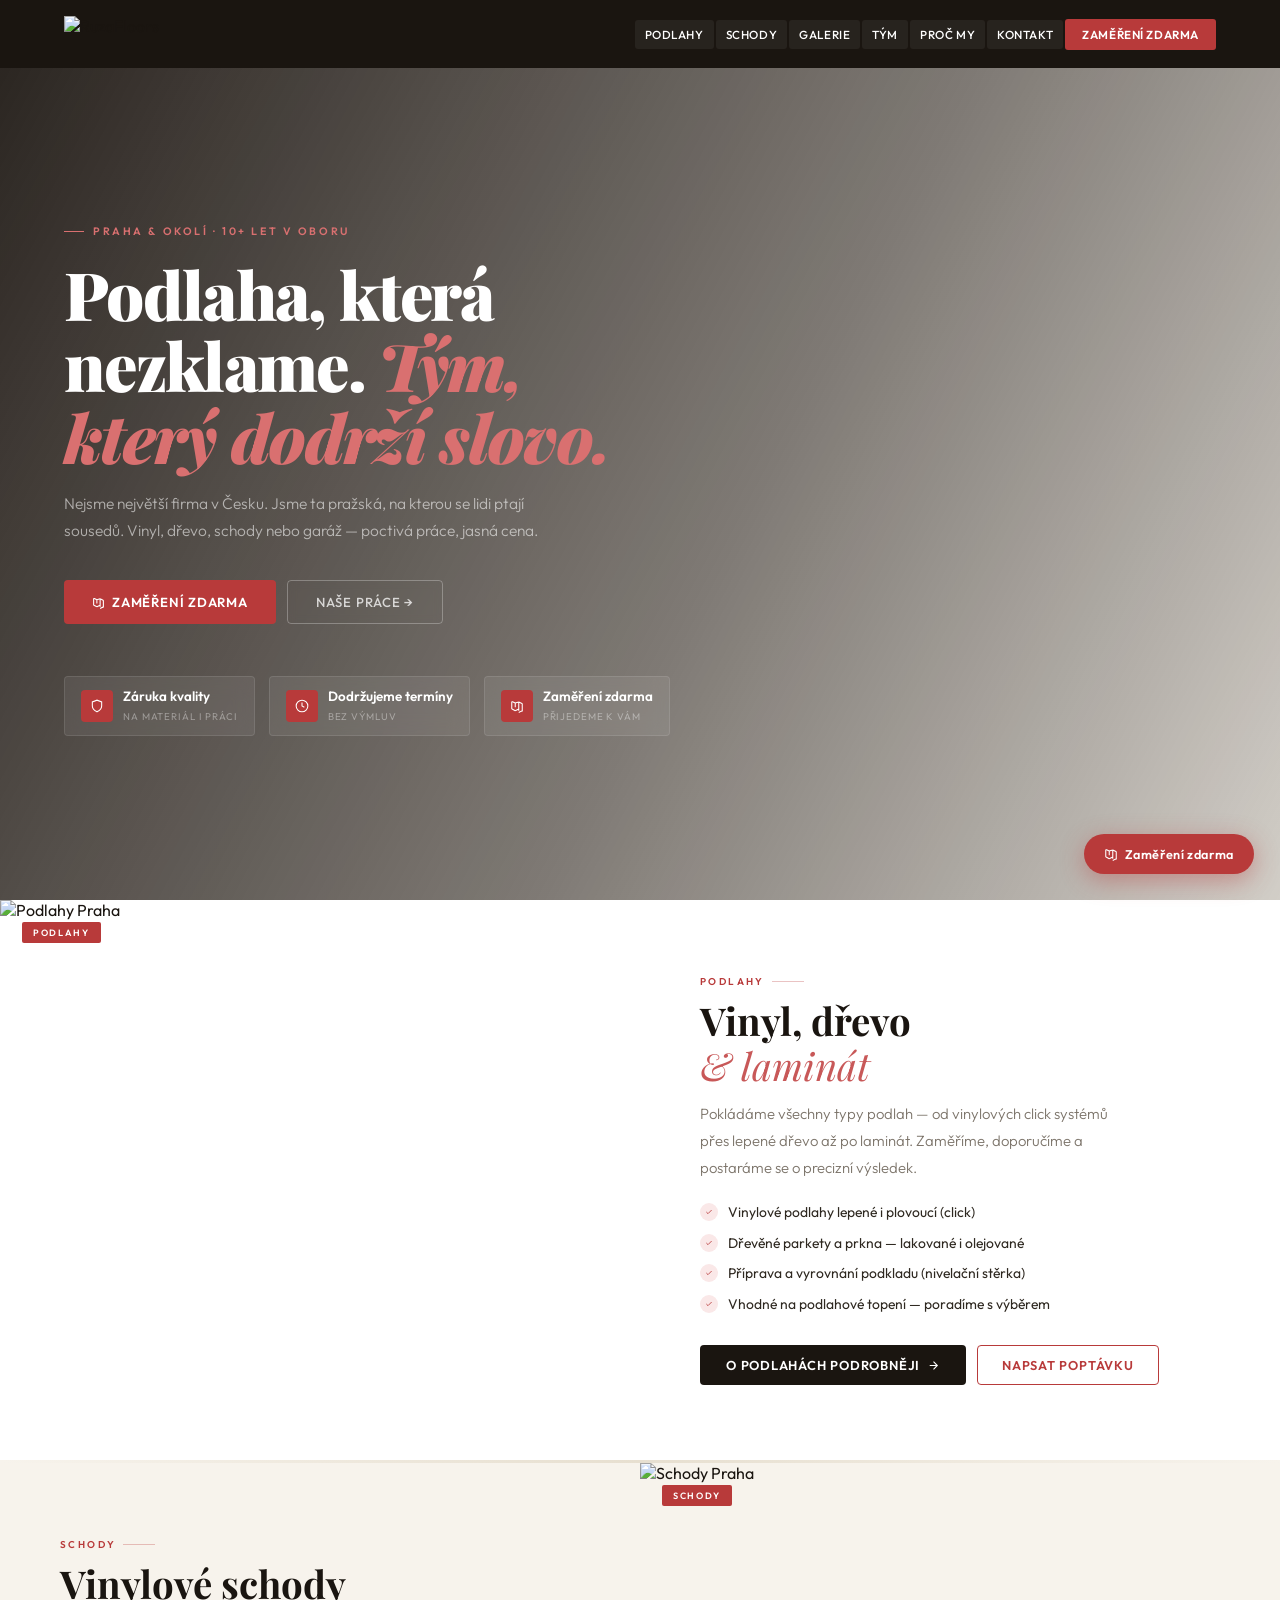
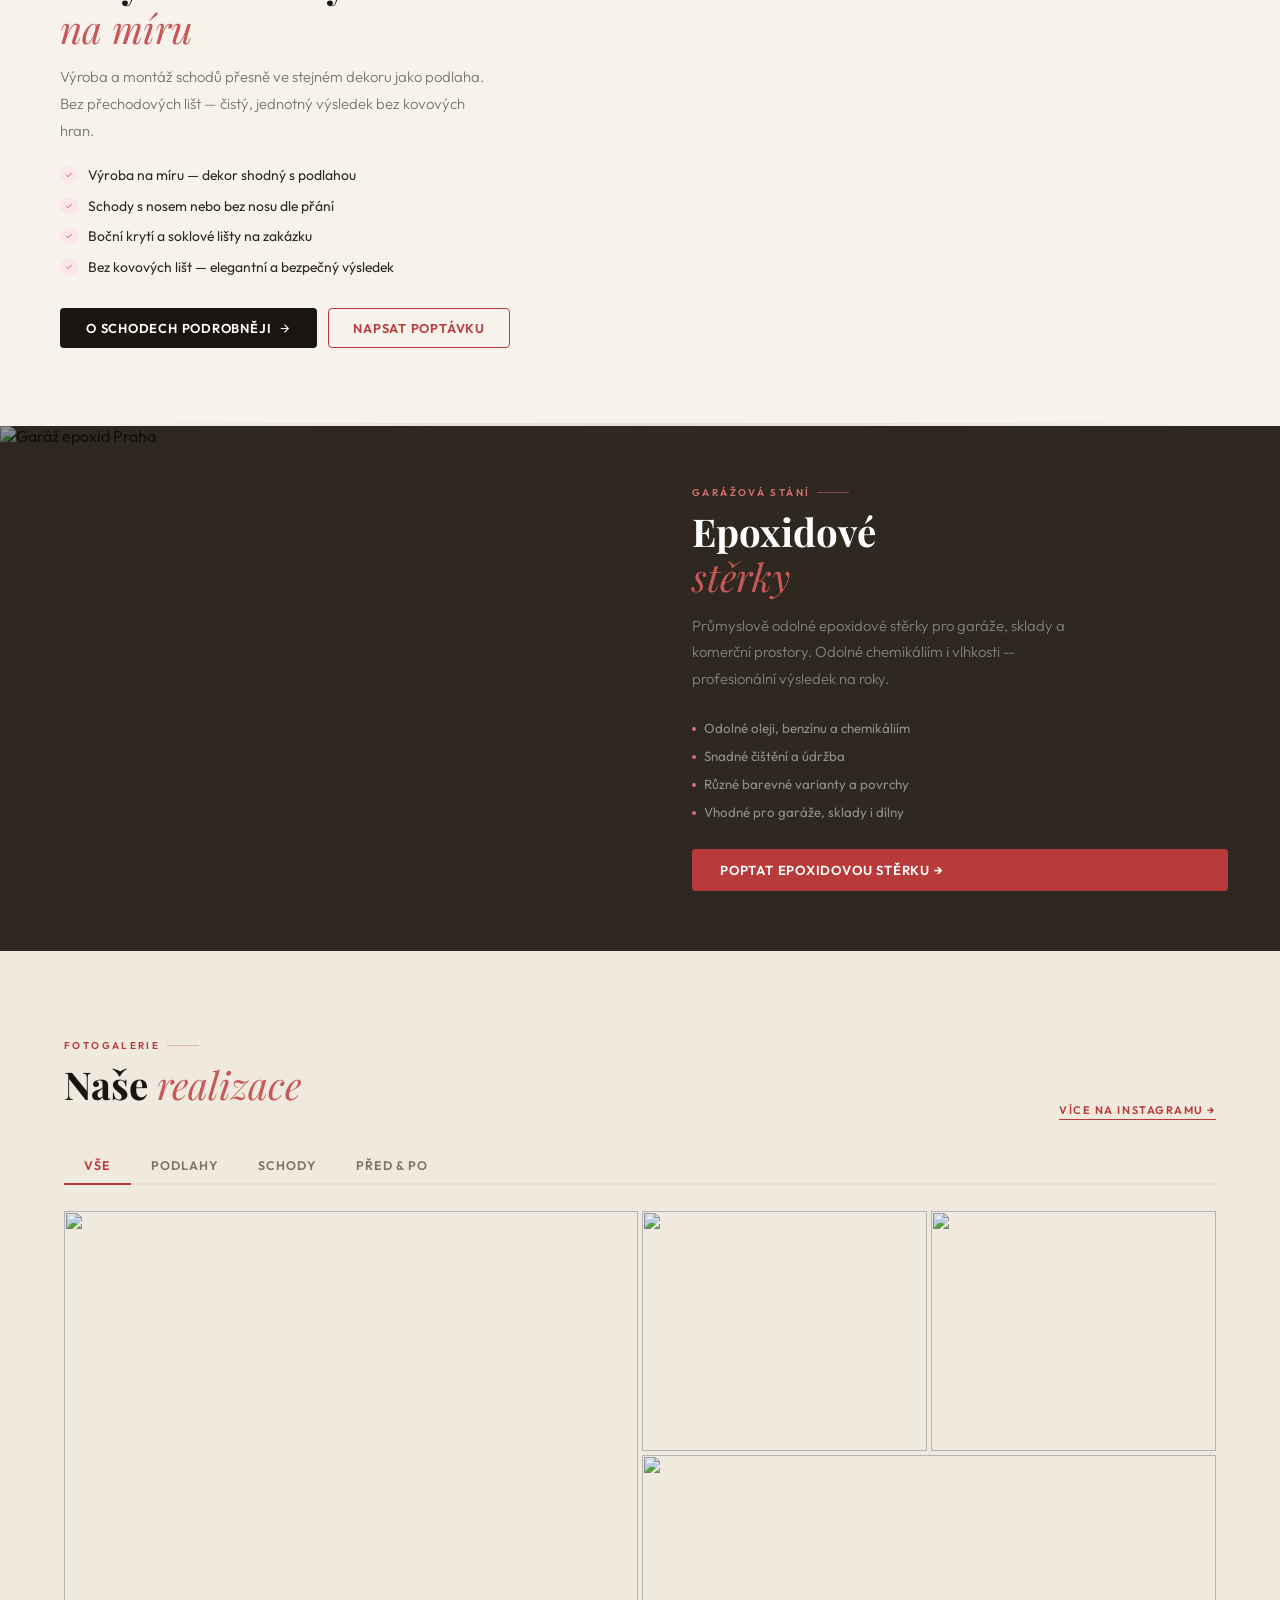
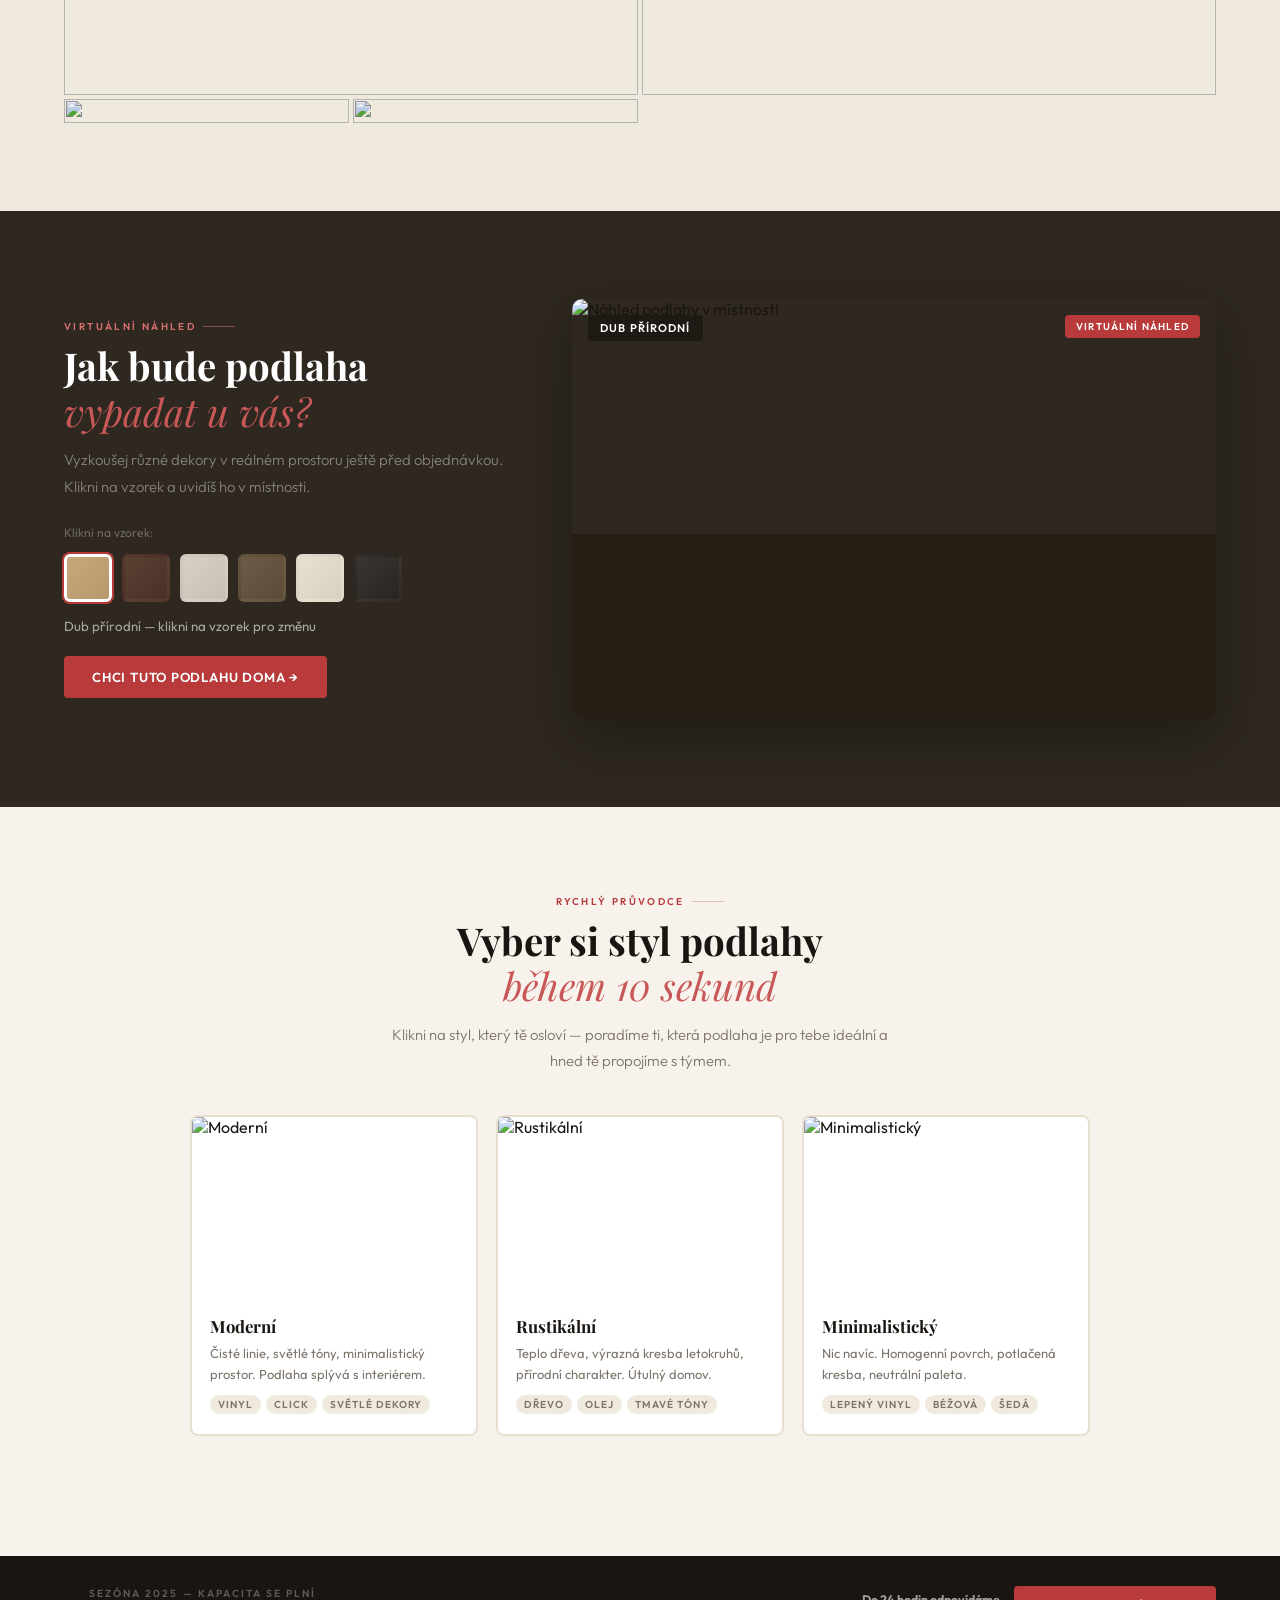
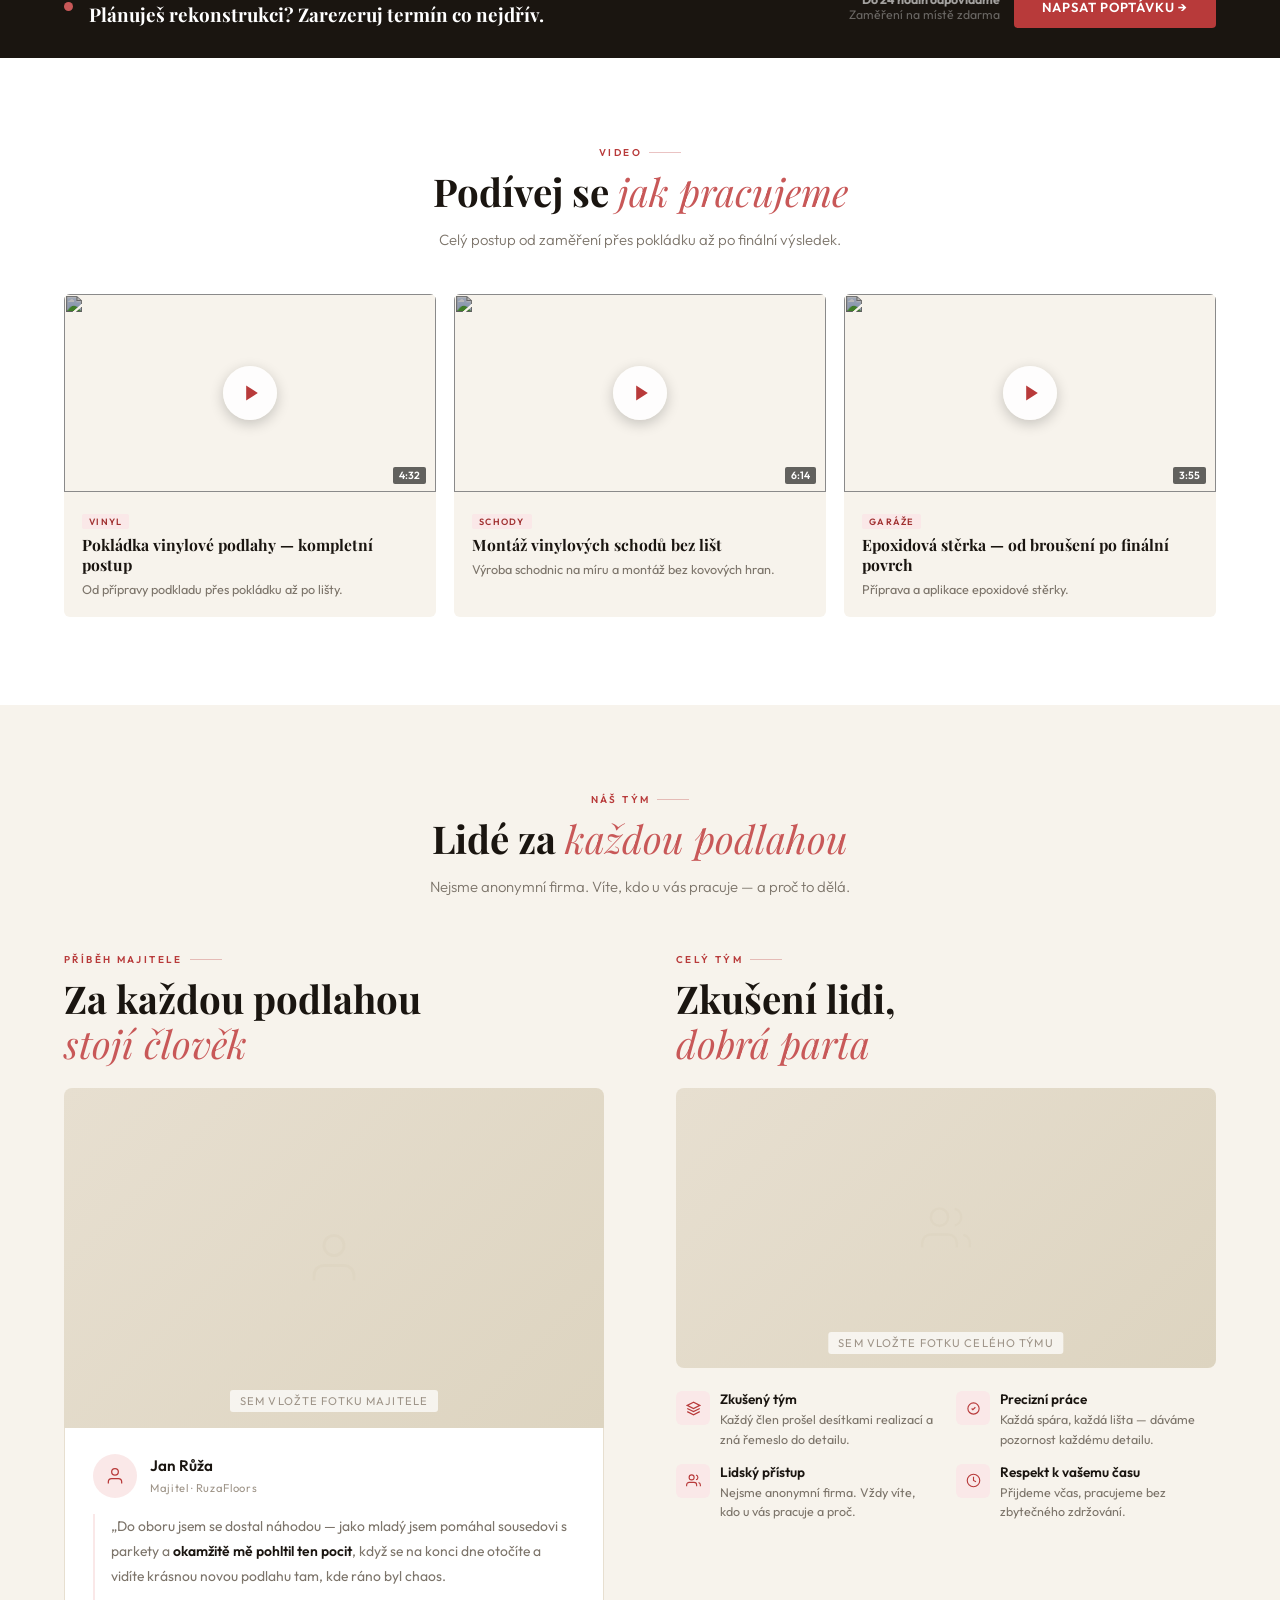
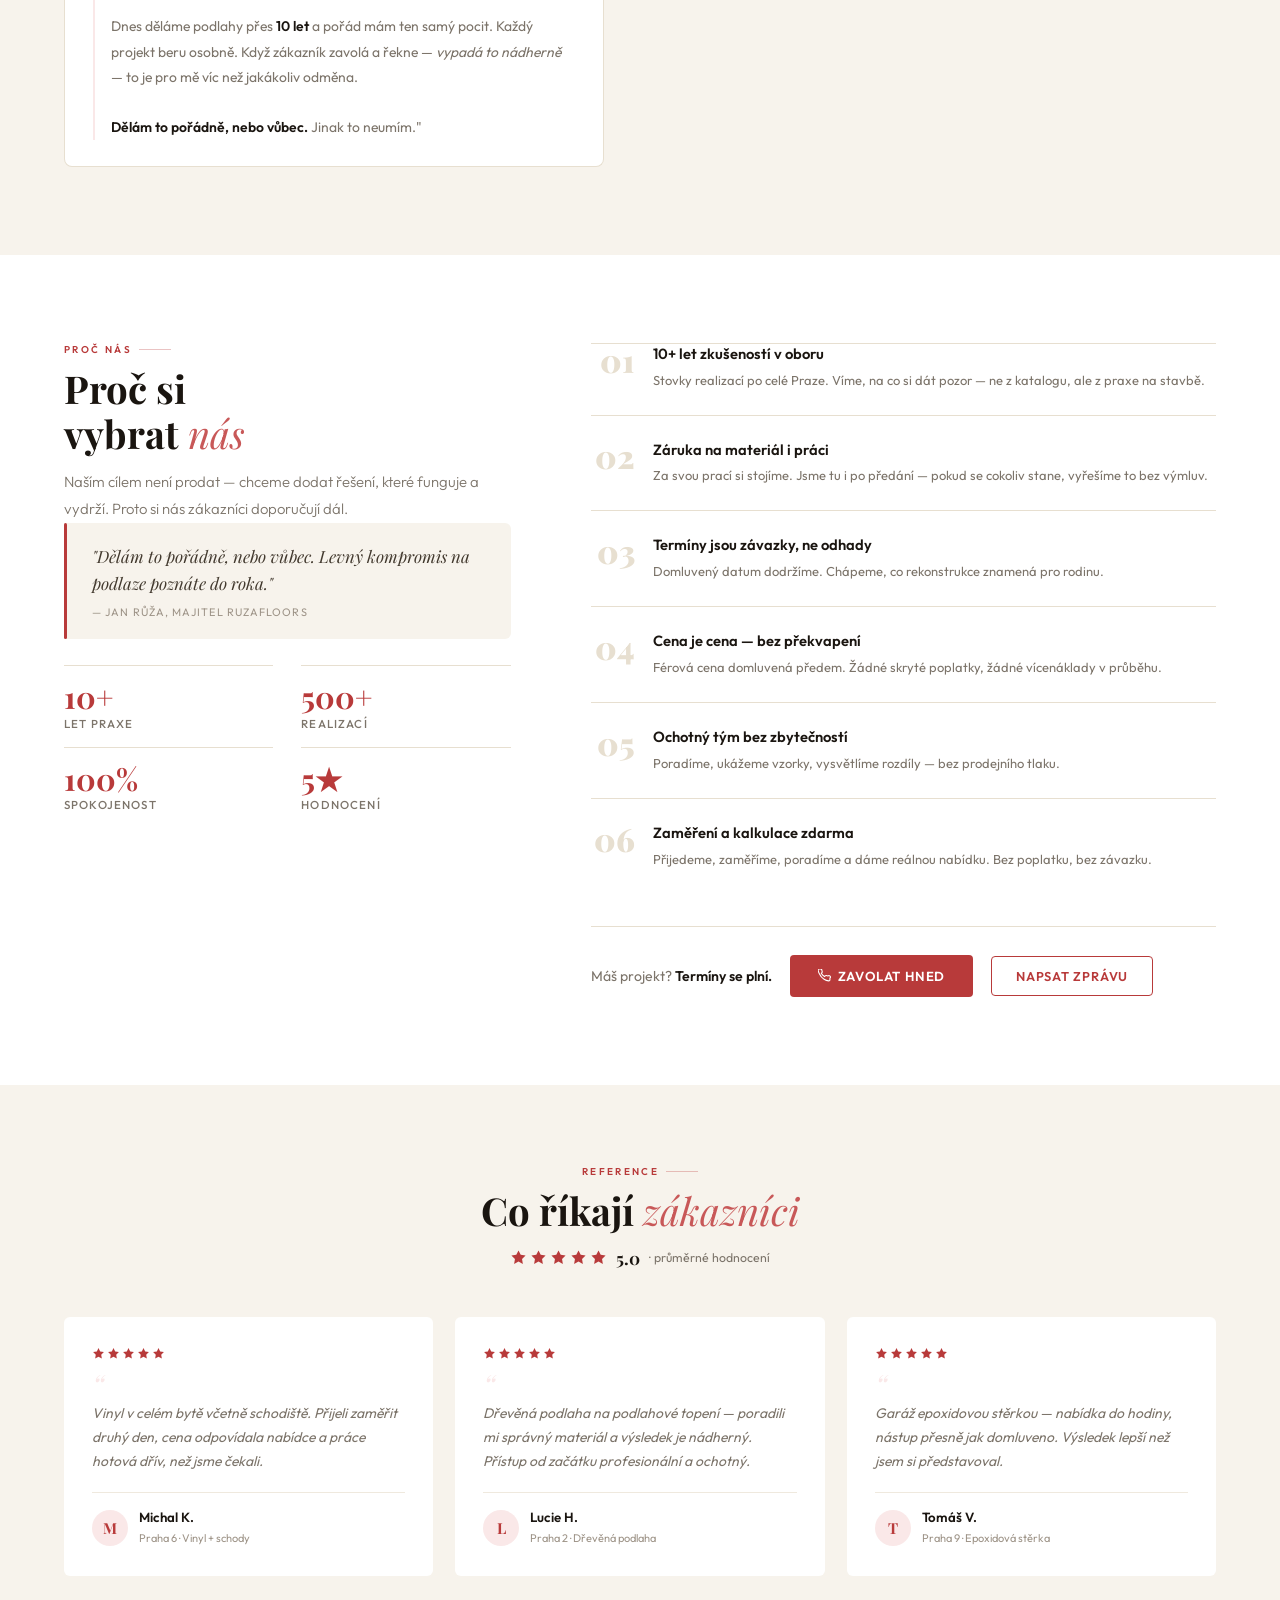
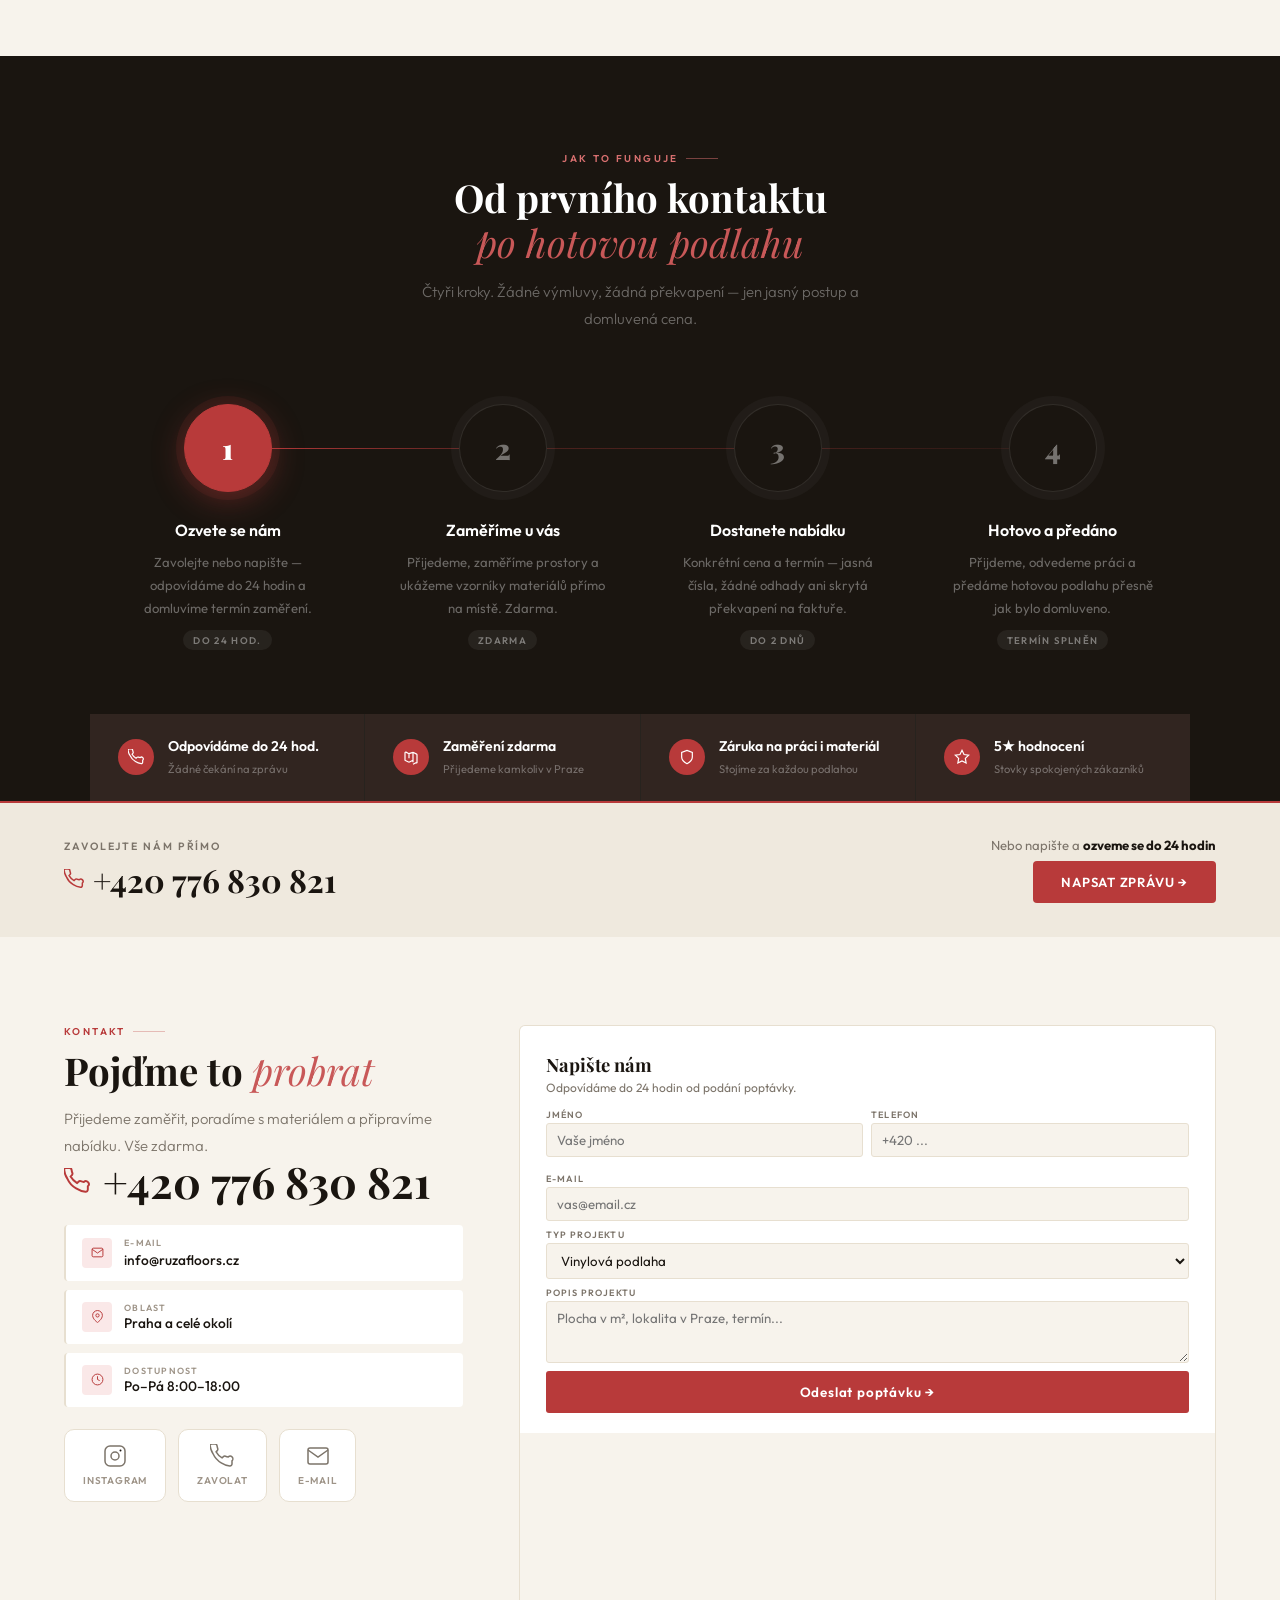
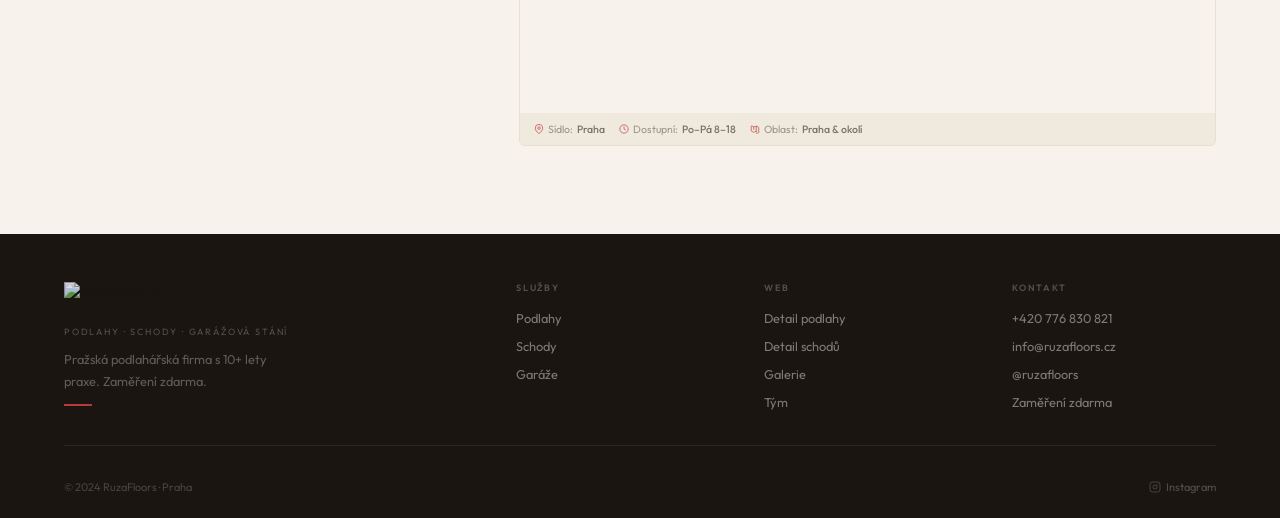
==== index.html @ cc654606 "Add files via upload" ====
<!DOCTYPE html>
<html lang="cs">

<head>
    <meta charset="UTF-8">
    <meta name="viewport" content="width=device-width, initial-scale=1.0">
    <title>RuzaFloors – Podlahy, Schody, Garáže Praha</title>
    <meta name="description"
        content="Profesionální pokládka podlah v Praze. Vinyl, dřevo, epoxid. 10+ let praxe, zaměření zdarma. +420 776 830 821">
    <meta name="robots" content="index, follow">
    <script
        type="application/ld+json">{"@context":"https://schema.org","@type":"LocalBusiness","name":"RuzaFloors","telephone":"+420776830821","email":"info@ruzafloors.cz","address":{"@type":"PostalAddress","addressLocality":"Praha","addressCountry":"CZ"},"url":"https://www.ruzafloors.cz"}</script>
    <link rel="preconnect" href="https://fonts.googleapis.com">
    <link rel="preconnect" href="https://fonts.gstatic.com" crossorigin>
    <link
        href="https://fonts.googleapis.com/css2?family=Playfair+Display:ital,wght@0,400;0,700;0,900;1,400&family=Outfit:wght@300;400;500;600&display=swap"
        rel="stylesheet">
    <link rel="stylesheet" href="style.css">
</head>

<body>
    <button class="fab" onclick="openM()"><svg viewBox="0 0 24 24">
            <path
                d="M9 20l-5.447-2.724A1 1 0 013 16.382V5.618a1 1 0 011.447-.894L9 7m0 13l6-3m-6-3V7m6 16l4.553-2.276A1 1 0 0021 19.382V8.618a1 1 0 00-.553-.894L15 5m0 15V5m0 0L9 7" />
        </svg>Zaměření zdarma</button>

    <!-- MODAL -->
    <div class="mo" id="mo" onclick="closeOut(event)">
        <div class="mbox">
            <div class="mh">
                <div>
                    <h2>Zaměření &amp; kalkulace <span>zdarma</span></h2>
                    <p>Zadej místnosti, vypočítej plochu a pošli nám poptávku.</p>
                </div><button class="mcl" onclick="closeM()"><svg viewBox="0 0 24 24">
                        <path d="M18 6L6 18M6 6l12 12" />
                    </svg></button>
            </div>
            <div class="mb">
                <div class="mclr">
                    <p>Kalkulace plochy</p><button class="addbtn" onclick="addRow()"><svg viewBox="0 0 24 24">
                            <path d="M12 5v14M5 12h14" />
                        </svg>Přidat místnost</button>
                </div>
                <table class="rtbl">
                    <thead>
                        <tr>
                            <th>Místnost</th>
                            <th style="width:82px">Délka (m)</th>
                            <th style="width:82px">Šířka (m)</th>
                            <th style="width:74px">Plocha</th>
                            <th style="width:96px">Typ</th>
                            <th style="width:32px"></th>
                        </tr>
                    </thead>
                    <tbody id="rb">
                        <tr>
                            <td><input type="text" placeholder="Obývák" oninput="rcalc()"></td>
                            <td><input type="number" placeholder="4.5" min="0" step="0.1" oninput="rcalc()"></td>
                            <td><input type="number" placeholder="3.8" min="0" step="0.1" oninput="rcalc()"></td>
                            <td class="rac">—</td>
                            <td><select oninput="rcalc()">
                                    <option>Vinyl</option>
                                    <option>Dřevo</option>
                                    <option>Laminát</option>
                                    <option>Epoxid</option>
                                </select></td>
                            <td><button class="dr" onclick="delRow(this)"><svg viewBox="0 0 24 24">
                                        <path d="M18 6L6 18M6 6l12 12" />
                                    </svg></button></td>
                        </tr>
                    </tbody>
                </table>
                <div class="cres">
                    <div class="cri">
                        <div class="crl">Celková plocha</div>
                        <div class="crv" id="ca">0 m²</div>
                        <div class="crs">součet</div>
                    </div>
                    <div class="cri">
                        <div class="crl">S rezervou 10%</div>
                        <div class="crv" id="ra">0 m²</div>
                        <div class="crs">doporučeno</div>
                    </div>
                    <div class="cri">
                        <div class="crl">Místností</div>
                        <div class="crv" id="rc">1</div>
                        <div class="crs">v kalkulaci</div>
                    </div>
                </div>
                <div class="mdiv"></div>
                <div class="mfg">
                    <div class="fg"><label>Jméno</label><input type="text" placeholder="Vaše jméno"></div>
                    <div class="fg"><label>Telefon</label><input type="tel" placeholder="+420 ..."></div>
                    <div class="fg"><label>E-mail</label><input type="email" placeholder="vas@email.cz"></div>
                    <div class="fg"><label>Termín</label><input type="text" placeholder="říjen 2025"></div>
                    <div class="fg full"><label>Poznámka</label><textarea
                            placeholder="Lokalita v Praze, popis projektu..."></textarea></div>
                </div>
                <button class="msub" onclick="subM(this)">Odeslat poptávku &amp; zamluvit zaměření →</button>
                <p class="mnote">Nezávazné · Zdarma · Do 24 hodin</p>
            </div>
        </div>
    </div>

    <!-- NAV -->
    <nav id="nav">
        <a class="logo" onclick="scrollTo(0,0)"><img
                src="https://www.ruzafloors.cz/wp-content/uploads/2023/12/logo_white_outline200xx60.png"
                alt="RuzaFloors" height="36"></a>
        <ul class="nl">
            <li><a onclick="sc('podlahy')">Podlahy</a></li>
            <li><a onclick="sc('schody')">Schody</a></li>
            <li><a onclick="sc('galerie')">Galerie</a></li>
            <li><a onclick="sc('tym')">Tým</a></li>
            <li><a onclick="sc('proc-my')">Proč my</a></li>
            <li><a onclick="sc('kontakt')">Kontakt</a></li>
            <li><a onclick="openM();return false" class="ncta">Zaměření zdarma</a></li>
        </ul>
        <button class="hbg" id="hbg" onclick="toggleNav()"><span></span><span></span><span></span></button>
    </nav>
    <div class="npanel" id="npanel">
        <ul>
            <li><a onclick="sc('podlahy');closeNav()">Podlahy</a></li>
            <li><a onclick="sc('schody');closeNav()">Schody</a></li>
            <li><a onclick="sc('garage');closeNav()">Garáže</a></li>
            <li><a onclick="sc('galerie');closeNav()">Galerie</a></li>
            <li><a onclick="sc('tym');closeNav()">Tým</a></li>
            <li><a onclick="sc('proc-my');closeNav()">Proč my</a></li>
            <li><a onclick="sc('kontakt');closeNav()">Kontakt</a></li>
        </ul>
        <a class="npanel-cta" onclick="openM();closeNav()">Zaměření zdarma →</a>
    </div>

    <!-- HERO -->
    <section class="hero" id="top">
        <div class="hbgi"></div>
        <div class="hov"></div>
        <div class="hc">
            <div class="heye">Praha &amp; okolí · 10+ let v oboru</div>
            <h1>Podlaha, která<br>nezklame. <em>Tým,</em><br><em>který dodrží slovo.</em></h1>
            <p class="hsub">Nejsme největší firma v Česku. Jsme ta pražská, na kterou se lidi ptají sousedů. Vinyl,
                dřevo, schody nebo garáž — poctivá práce, jasná cena.</p>
            <div class="hbtns">
                <button class="btnr" onclick="openM()"><svg viewBox="0 0 24 24">
                        <path
                            d="M9 20l-5.447-2.724A1 1 0 013 16.382V5.618a1 1 0 011.447-.894L9 7m0 13l6-3m-6-3V7m6 16l4.553-2.276A1 1 0 0021 19.382V8.618a1 1 0 00-.553-.894L15 5m0 15V5m0 0L9 7" />
                    </svg>Zaměření zdarma</button>
                <button class="btngw" onclick="sc('podlahy')">Naše práce →</button>
            </div>
        </div>
        <div class="hbadges">
            <div class="hbadge">
                <div class="hbadge-i"><svg viewBox="0 0 24 24">
                        <path d="M12 22s8-4 8-10V5l-8-3-8 3v7c0 6 8 10 8 10z" />
                    </svg></div>
                <div class="hbadge-t"><strong>Záruka kvality</strong><span>Na materiál i práci</span></div>
            </div>
            <div class="hbadge">
                <div class="hbadge-i"><svg viewBox="0 0 24 24">
                        <circle cx="12" cy="12" r="10" />
                        <polyline points="12 6 12 12 16 14" />
                    </svg></div>
                <div class="hbadge-t"><strong>Dodržujeme termíny</strong><span>Bez výmluv</span></div>
            </div>
            <div class="hbadge">
                <div class="hbadge-i"><svg viewBox="0 0 24 24">
                        <path
                            d="M9 20l-5.447-2.724A1 1 0 013 16.382V5.618a1 1 0 011.447-.894L9 7m0 13l6-3m-6-3V7m6 16l4.553-2.276A1 1 0 0021 19.382V8.618a1 1 0 00-.553-.894L15 5m0 15V5m0 0L9 7" />
                    </svg></div>
                <div class="hbadge-t"><strong>Zaměření zdarma</strong><span>Přijedeme k vám</span></div>
            </div>
        </div>
    </section>

    <!-- PODLAHY -->
    <section id="podlahy">
        <div class="bsplit rv">
            <div class="bsi"><img src="https://images.unsplash.com/photo-1600607687939-ce8a6c25118c?w=1200&q=85"
                    alt="Podlahy Praha" loading="lazy"><span class="bsb">Podlahy</span></div>
            <div class="bst">
                <div class="sl">Podlahy</div>
                <h2 class="sh">Vinyl, dřevo<br><em>&amp; laminát</em></h2>
                <p class="sp">Pokládáme všechny typy podlah — od vinylových click systémů přes lepené dřevo až po
                    laminát. Zaměříme, doporučíme a postaráme se o precizní výsledek.</p>
                <ul class="bscl">
                    <li><span class="bscd"><svg viewBox="0 0 24 24">
                                <polyline points="20 6 9 17 4 12" />
                            </svg></span>Vinylové podlahy lepené i plovoucí (click)</li>
                    <li><span class="bscd"><svg viewBox="0 0 24 24">
                                <polyline points="20 6 9 17 4 12" />
                            </svg></span>Dřevěné parkety a prkna — lakované i olejované</li>
                    <li><span class="bscd"><svg viewBox="0 0 24 24">
                                <polyline points="20 6 9 17 4 12" />
                            </svg></span>Příprava a vyrovnání podkladu (nivelační stěrka)</li>
                    <li><span class="bscd"><svg viewBox="0 0 24 24">
                                <polyline points="20 6 9 17 4 12" />
                            </svg></span>Vhodné na podlahové topení — poradíme s výběrem</li>
                </ul>
                <div class="bsbtns"><a href="podlahy.html" class="btni">O podlahách podrobněji<svg viewBox="0 0 24 24">
                            <path d="M5 12h14M12 5l7 7-7 7" />
                        </svg></a><button class="btnor" onclick="sc('kontakt')">Napsat poptávku</button></div>
            </div>
        </div>
    </section>
    <div class="svcsep"></div>

    <!-- SCHODY -->
    <section id="schody">
        <div class="bsplit flip rv">
            <div class="bsi"><img src="https://images.unsplash.com/photo-1558618666-fcd25c85cd64?w=1200&q=85"
                    alt="Schody Praha" loading="lazy"><span class="bsb">Schody</span></div>
            <div class="bst">
                <div class="sl">Schody</div>
                <h2 class="sh">Vinylové schody<br><em>na míru</em></h2>
                <p class="sp">Výroba a montáž schodů přesně ve stejném dekoru jako podlaha. Bez přechodových lišt —
                    čistý, jednotný výsledek bez kovových hran.</p>
                <ul class="bscl">
                    <li><span class="bscd"><svg viewBox="0 0 24 24">
                                <polyline points="20 6 9 17 4 12" />
                            </svg></span>Výroba na míru — dekor shodný s podlahou</li>
                    <li><span class="bscd"><svg viewBox="0 0 24 24">
                                <polyline points="20 6 9 17 4 12" />
                            </svg></span>Schody s nosem nebo bez nosu dle přání</li>
                    <li><span class="bscd"><svg viewBox="0 0 24 24">
                                <polyline points="20 6 9 17 4 12" />
                            </svg></span>Boční krytí a soklové lišty na zakázku</li>
                    <li><span class="bscd"><svg viewBox="0 0 24 24">
                                <polyline points="20 6 9 17 4 12" />
                            </svg></span>Bez kovových lišt — elegantní a bezpečný výsledek</li>
                </ul>
                <div class="bsbtns"><a href="schody.html" class="btni">O schodech podrobněji<svg viewBox="0 0 24 24">
                            <path d="M5 12h14M12 5l7 7-7 7" />
                        </svg></a><button class="btnor" onclick="sc('kontakt')">Napsat poptávku</button></div>
            </div>
        </div>
    </section>
    <div class="svcsep"></div>

    <!-- GARÁŽE -->
    <section id="garage">
        <div class="giinner rv">
            <div class="giimg"><img src="https://images.unsplash.com/photo-1632205000671-72ccc03e4561?w=1200&q=85"
                    alt="Garáž epoxid Praha" loading="lazy"></div>
            <div class="gitxt">
                <div class="sl">Garážová stání</div>
                <h2 class="sh">Epoxidové<br><em>stěrky</em></h2>
                <p class="sp">Průmyslově odolné epoxidové stěrky pro garáže, sklady a komerční prostory. Odolné
                    chemikáliím i vlhkosti — profesionální výsledek na roky.</p>
                <ul class="giperks">
                    <li>Odolné oleji, benzínu a chemikáliím</li>
                    <li>Snadné čištění a údržba</li>
                    <li>Různé barevné varianty a povrchy</li>
                    <li>Vhodné pro garáže, sklady i dílny</li>
                </ul>
                <button class="btnr" onclick="sc('kontakt')">Poptat epoxidovou stěrku →</button>
            </div>
        </div>
    </section>

    <!-- GALLERY WITH FILTERS + BEFORE/AFTER -->
    <section id="galerie">
        <div class="ghead rv">
            <div>
                <div class="sl">Fotogalerie</div>
                <h2 class="sh">Naše <em>realizace</em></h2>
            </div><a href="https://instagram.com/ruzafloors" target="_blank" class="iglink">Více na Instagramu →</a>
        </div>
        <div class="gtabs rv">
            <button class="gtab active" onclick="gTab('vse',this)">Vše</button>
            <button class="gtab" onclick="gTab('podlahy',this)">Podlahy</button>
            <button class="gtab" onclick="gTab('schody',this)">Schody</button>
            <button class="gtab" onclick="gTab('pred-po',this)">Před &amp; Po</button>
        </div>
        <div class="gsec active" id="g-vse">
            <div class="ggrid rv">
                <div class="gi"><img src="https://images.unsplash.com/photo-1618221118493-9cfa1a1c00da?w=1000&q=85"
                        alt="" loading="lazy">
                    <div class="giov"><span>Vinyl · Praha 6</span></div>
                </div>
                <div class="gi"><img src="https://images.unsplash.com/photo-1556909114-f6e7ad7d3136?w=600&q=80" alt=""
                        loading="lazy">
                    <div class="giov"><span>Dřevo · Praha 2</span></div>
                </div>
                <div class="gi"><img src="https://images.unsplash.com/photo-1565538810643-b5bdb714032a?w=600&q=80"
                        alt="" loading="lazy">
                    <div class="giov"><span>Schody · Praha 4</span></div>
                </div>
                <div class="gi"><img src="https://images.unsplash.com/photo-1583847268964-b28dc8f51f92?w=700&q=80"
                        alt="" loading="lazy">
                    <div class="giov"><span>Vinyl · Praha 5</span></div>
                </div>
                <div class="gi"><img src="https://images.unsplash.com/photo-1605774337664-7a846e9cdf60?w=600&q=80"
                        alt="" loading="lazy">
                    <div class="giov"><span>Dřevo olejované · Praha 1</span></div>
                </div>
                <div class="gi"><img src="https://images.unsplash.com/photo-1586105251261-72a756497a11?w=600&q=80"
                        alt="" loading="lazy">
                    <div class="giov"><span>Laminát · Praha 9</span></div>
                </div>
            </div>
        </div>
        <div class="gsec" id="g-podlahy">
            <div class="ggrid rv">
                <div class="gi"><img src="https://images.unsplash.com/photo-1618221118493-9cfa1a1c00da?w=1000&q=85"
                        alt="" loading="lazy">
                    <div class="giov"><span>Vinyl click · Praha 6</span></div>
                </div>
                <div class="gi"><img src="https://images.unsplash.com/photo-1605774337664-7a846e9cdf60?w=600&q=80"
                        alt="" loading="lazy">
                    <div class="giov"><span>Dřevo olejované · Praha 1</span></div>
                </div>
                <div class="gi"><img src="https://images.unsplash.com/photo-1583847268964-b28dc8f51f92?w=700&q=80"
                        alt="" loading="lazy">
                    <div class="giov"><span>Vinyl plovoucí · Praha 5</span></div>
                </div>
                <div class="gi"><img src="https://images.unsplash.com/photo-1556909114-f6e7ad7d3136?w=600&q=80" alt=""
                        loading="lazy">
                    <div class="giov"><span>Dřevěná prkna · Praha 2</span></div>
                </div>
                <div class="gi"><img src="https://images.unsplash.com/photo-1586105251261-72a756497a11?w=600&q=80"
                        alt="" loading="lazy">
                    <div class="giov"><span>Laminát AC5 · Praha 9</span></div>
                </div>
                <div class="gi"><img src="https://images.unsplash.com/photo-1600607687939-ce8a6c25118c?w=600&q=80"
                        alt="" loading="lazy">
                    <div class="giov"><span>Vinyl lepený · Praha 3</span></div>
                </div>
            </div>
        </div>
        <div class="gsec" id="g-schody">
            <div class="ggrid rv" style="grid-template-columns:repeat(3,1fr);grid-template-rows:280px 280px">
                <div class="gi" style="grid-column:span 2"><img
                        src="https://images.unsplash.com/photo-1558618666-fcd25c85cd64?w=1000&q=85" alt=""
                        loading="lazy">
                    <div class="giov"><span>Schody bez lišt · Praha 4</span></div>
                </div>
                <div class="gi"><img src="https://images.unsplash.com/photo-1565538810643-b5bdb714032a?w=600&q=80"
                        alt="" loading="lazy">
                    <div class="giov"><span>Schody s nosem · Praha 7</span></div>
                </div>
                <div class="gi"><img src="https://images.unsplash.com/photo-1583847268964-b28dc8f51f92?w=600&q=80"
                        alt="" loading="lazy">
                    <div class="giov"><span>Schody + podlaha · Praha 3</span></div>
                </div>
                <div class="gi" style="grid-column:span 2"><img
                        src="https://images.unsplash.com/photo-1605774337664-7a846e9cdf60?w=900&q=80" alt=""
                        loading="lazy">
                    <div class="giov"><span>Dřevěné schodiště · Praha 8</span></div>
                </div>
            </div>
        </div>
        <div class="gsec" id="g-pred-po">
            <p style="font-size:.82rem;color:var(--st);margin-bottom:20px">← Potáhni slider pro porovnání před a po
                rekonstrukci</p>
            <div class="bagrid rv">
                <div class="bacard">
                    <div class="bacardinner" id="ba1">
                        <div class="babefore"><img
                                src="https://images.unsplash.com/photo-1570129477492-45c003edd2be?w=600&q=80" alt="Před"
                                loading="lazy"></div>
                        <div class="baafter" id="ba1a"><img
                                src="https://images.unsplash.com/photo-1618221118493-9cfa1a1c00da?w=600&q=85" alt="Po"
                                loading="lazy"></div>
                        <div class="bahandle" id="ba1h"></div>
                        <div class="bapilb">Před</div>
                        <div class="bapila">Po</div>
                    </div>
                    <div class="bacardtxt">
                        <h4>Obývací pokoj · Praha 6</h4>
                        <p>Starý koberec → Vinyl click</p>
                    </div>
                </div>
                <div class="bacard">
                    <div class="bacardinner" id="ba2">
                        <div class="babefore"><img
                                src="https://images.unsplash.com/photo-1584622650111-993a426fbf0a?w=600&q=80" alt="Před"
                                loading="lazy"></div>
                        <div class="baafter" id="ba2a"><img
                                src="https://images.unsplash.com/photo-1558618666-fcd25c85cd64?w=600&q=85" alt="Po"
                                loading="lazy"></div>
                        <div class="bahandle" id="ba2h"></div>
                        <div class="bapilb">Před</div>
                        <div class="bapila">Po</div>
                    </div>
                    <div class="bacardtxt">
                        <h4>Schodiště · Praha 4</h4>
                        <p>Staré dlaždice → Vinylové schody</p>
                    </div>
                </div>
                <div class="bacard">
                    <div class="bacardinner" id="ba3">
                        <div class="babefore"><img
                                src="https://images.unsplash.com/photo-1575517111839-3a3843ee7f5d?w=600&q=80" alt="Před"
                                loading="lazy"></div>
                        <div class="baafter" id="ba3a"><img
                                src="https://images.unsplash.com/photo-1605774337664-7a846e9cdf60?w=600&q=85" alt="Po"
                                loading="lazy"></div>
                        <div class="bahandle" id="ba3h"></div>
                        <div class="bapilb">Před</div>
                        <div class="bapila">Po</div>
                    </div>
                    <div class="bacardtxt">
                        <h4>Chodba &amp; kuchyně · Praha 2</h4>
                        <p>Starý laminát → Dřevěná olejovaná prkna</p>
                    </div>
                </div>
            </div>
        </div>
    </section>

    <!-- AR FLOOR PREVIEW -->
    <section id="ar">
        <div class="arlayout rv">
            <div class="artxt">
                <div class="sl">Virtuální náhled</div>
                <h2 class="sh" style="color:#fff">Jak bude podlaha<br><em>vypadat u vás?</em></h2>
                <p class="sp">Vyzkoušej různé dekory v reálném prostoru ještě před objednávkou. Klikni na vzorek a
                    uvidíš ho v místnosti.</p>
                <p class="arnote" style="margin-bottom:14px">Klikni na vzorek:</p>
                <div class="arswatches">
                    <div class="arsw active" data-color="#C8A87A" data-name="Dub přírodní" onclick="setFloor(this)"
                        title="Dub přírodní" style="background:linear-gradient(135deg,#C8A87A,#B8986A)"></div>
                    <div class="arsw" data-color="#5C4033" data-name="Tmavý ořech" onclick="setFloor(this)"
                        title="Tmavý ořech" style="background:linear-gradient(135deg,#5C4033,#4A3028)"></div>
                    <div class="arsw" data-color="#D8D0C4" data-name="Světlý beton" onclick="setFloor(this)"
                        title="Světlý beton" style="background:linear-gradient(135deg,#D8D0C4,#C8C0B4)"></div>
                    <div class="arsw" data-color="#6B5B47" data-name="Rustik dub" onclick="setFloor(this)"
                        title="Rustik dub" style="background:linear-gradient(135deg,#6B5B47,#5B4B37)"></div>
                    <div class="arsw" data-color="#E8E0D0" data-name="Bílý jasan" onclick="setFloor(this)"
                        title="Bílý jasan" style="background:linear-gradient(135deg,#E8E0D0,#D8D0C0)"></div>
                    <div class="arsw" data-color="#3A3530" data-name="Antracit" onclick="setFloor(this)"
                        title="Antracit" style="background:linear-gradient(135deg,#3A3530,#2A2520)"></div>
                </div>
                <p class="arnote" id="arname" style="color:rgba(255,255,255,.6);font-size:.83rem;margin-bottom:22px">Dub
                    přírodní — klikni na vzorek pro změnu</p>
                <button class="btnr" onclick="openM()">Chci tuto podlahu doma →</button>
            </div>
            <div class="arcanvas rv d1">
                <img class="arroom" src="https://images.unsplash.com/photo-1618221118493-9cfa1a1c00da?w=900&q=85"
                    alt="Náhled podlahy v místnosti">
                <div class="arovl" id="arovl" style="background:#C8A87A"></div>
                <div class="arlbl" id="arlbl">Dub přírodní</div>
                <div class="arbadge">Virtuální náhled</div>
            </div>
        </div>
    </section>

    <!-- STYLE QUIZ (před kontaktem) -->
    <section id="quiz">
        <div class="qwrap">
            <div class="qhead rv">
                <div class="sl" style="justify-content:center">Rychlý průvodce</div>
                <h2 class="sh">Vyber si styl podlahy<br><em>během 10 sekund</em></h2>
                <p class="sp">Klikni na styl, který tě osloví — poradíme ti, která podlaha je pro tebe ideální a hned tě
                    propojíme s týmem.</p>
            </div>
            <div class="qcards rv">
                <div class="qcard" data-style="moderni" onclick="selectStyle(this)">
                    <div class="qcimg"><img
                            src="https://images.unsplash.com/photo-1600607687939-ce8a6c25118c?w=600&q=80" alt="Moderní"
                            loading="lazy">
                        <div class="qcheck"><svg viewBox="0 0 24 24">
                                <polyline points="20 6 9 17 4 12" />
                            </svg></div>
                    </div>
                    <div class="qcbody">
                        <h4>Moderní</h4>
                        <p>Čisté linie, světlé tóny, minimalistický prostor. Podlaha splývá s interiérem.</p>
                        <div class="qctags"><span class="qctag">Vinyl</span><span class="qctag">Click</span><span
                                class="qctag">Světlé dekory</span></div>
                    </div>
                </div>
                <div class="qcard" data-style="rustikal" onclick="selectStyle(this)">
                    <div class="qcimg"><img
                            src="https://images.unsplash.com/photo-1605774337664-7a846e9cdf60?w=600&q=80"
                            alt="Rustikální" loading="lazy">
                        <div class="qcheck"><svg viewBox="0 0 24 24">
                                <polyline points="20 6 9 17 4 12" />
                            </svg></div>
                    </div>
                    <div class="qcbody">
                        <h4>Rustikální</h4>
                        <p>Teplo dřeva, výrazná kresba letokruhů, přírodní charakter. Útulný domov.</p>
                        <div class="qctags"><span class="qctag">Dřevo</span><span class="qctag">Olej</span><span
                                class="qctag">Tmavé tóny</span></div>
                    </div>
                </div>
                <div class="qcard" data-style="minimalista" onclick="selectStyle(this)">
                    <div class="qcimg"><img
                            src="https://images.unsplash.com/photo-1618221118493-9cfa1a1c00da?w=600&q=80"
                            alt="Minimalistický" loading="lazy">
                        <div class="qcheck"><svg viewBox="0 0 24 24">
                                <polyline points="20 6 9 17 4 12" />
                            </svg></div>
                    </div>
                    <div class="qcbody">
                        <h4>Minimalistický</h4>
                        <p>Nic navíc. Homogenní povrch, potlačená kresba, neutrální paleta.</p>
                        <div class="qctags"><span class="qctag">Lepený vinyl</span><span
                                class="qctag">Béžová</span><span class="qctag">Šedá</span></div>
                    </div>
                </div>
            </div>
            <div class="qresult" id="qresult">
                <div class="qrtag" id="qtag">—</div>
                <h3 id="qtitle">Tohle je ideální řešení pro vás</h3>
                <p id="qdesc">Vyberte styl výše.</p>
                <button class="btnr" onclick="sc('kontakt')" style="margin:0 auto;display:inline-flex">Chci tuto podlahu
                    → kontaktujte nás</button>
            </div>
        </div>
    </section>

    <!-- URGENCY -->
    <div class="uband rv">
        <div class="ubl">
            <div class="ubdot"></div>
            <div class="ubt">
                <p>Sezóna 2025 — kapacita se plní</p><strong>Plánuješ rekonstrukci? Zarezeruj termín co
                    nejdřív.</strong>
            </div>
        </div>
        <div class="ubr">
            <div class="ubnote"><strong>Do 24 hodin odpovídáme</strong>Zaměření na místě zdarma</div><button
                class="btnr" onclick="sc('kontakt')">Napsat poptávku →</button>
        </div>
    </div>

    <!-- VIDEOS -->
    <section id="videa">
        <div class="vhead rv">
            <div class="sl" style="justify-content:center">Video</div>
            <h2 class="sh">Podívej se <em>jak pracujeme</em></h2>
            <p class="sp">Celý postup od zaměření přes pokládku až po finální výsledek.</p>
        </div>
        <div class="vgrid">
            <div class="vcard rv">
                <div class="vthumb" onclick="window.open('https://www.youtube.com/watch?v=dQw4w9WgXcQ','_blank')"><img
                        src="https://images.unsplash.com/photo-1600607687939-ce8a6c25118c?w=700&q=85" alt=""
                        loading="lazy">
                    <div class="pwrap">
                        <div class="pcircle"><svg viewBox="0 0 24 24">
                                <polygon points="5,3 19,12 5,21" />
                            </svg></div>
                    </div>
                    <div class="vdur">4:32</div>
                </div>
                <div class="vcbody">
                    <div class="vctag">Vinyl</div>
                    <h4>Pokládka vinylové podlahy — kompletní postup</h4>
                    <p>Od přípravy podkladu přes pokládku až po lišty.</p>
                </div>
            </div>
            <div class="vcard rv d1">
                <div class="vthumb" onclick="window.open('https://www.youtube.com/watch?v=dQw4w9WgXcQ','_blank')"><img
                        src="https://images.unsplash.com/photo-1558618666-fcd25c85cd64?w=700&q=85" alt=""
                        loading="lazy">
                    <div class="pwrap">
                        <div class="pcircle"><svg viewBox="0 0 24 24">
                                <polygon points="5,3 19,12 5,21" />
                            </svg></div>
                    </div>
                    <div class="vdur">6:14</div>
                </div>
                <div class="vcbody">
                    <div class="vctag">Schody</div>
                    <h4>Montáž vinylových schodů bez lišt</h4>
                    <p>Výroba schodnic na míru a montáž bez kovových hran.</p>
                </div>
            </div>
            <div class="vcard rv d2">
                <div class="vthumb" onclick="window.open('https://www.youtube.com/watch?v=dQw4w9WgXcQ','_blank')"><img
                        src="https://images.unsplash.com/photo-1632205000671-72ccc03e4561?w=700&q=85" alt=""
                        loading="lazy">
                    <div class="pwrap">
                        <div class="pcircle"><svg viewBox="0 0 24 24">
                                <polygon points="5,3 19,12 5,21" />
                            </svg></div>
                    </div>
                    <div class="vdur">3:55</div>
                </div>
                <div class="vcbody">
                    <div class="vctag">Garáže</div>
                    <h4>Epoxidová stěrka — od broušení po finální povrch</h4>
                    <p>Příprava a aplikace epoxidové stěrky.</p>
                </div>
            </div>
        </div>
    </section>

    <!-- TÝM -->
    <section id="tym">
        <div style="text-align:center;margin-bottom:52px" class="rv">
            <div class="sl" style="justify-content:center">Náš tým</div>
            <h2 class="sh">Lidé za <em>každou podlahou</em></h2>
            <p class="sp" style="max-width:500px;margin:0 auto">Nejsme anonymní firma. Víte, kdo u vás pracuje — a proč
                to dělá.</p>
        </div>
        <div class="teamgrid">
            <div class="rv">
                <div class="sl">Příběh majitele</div>
                <h2 class="sh" style="margin-bottom:22px">Za každou podlahou<br><em>stojí člověk</em></h2>
                <div class="ownercard">
                    <div class="ownerphoto"><svg viewBox="0 0 24 24">
                            <path d="M20 21v-2a4 4 0 00-4-4H8a4 4 0 00-4 4v2" />
                            <circle cx="12" cy="7" r="4" />
                        </svg></div>
                    <div class="ownerbio">
                        <div class="ownertop">
                            <div class="ownerav"><svg viewBox="0 0 24 24">
                                    <path d="M20 21v-2a4 4 0 00-4-4H8a4 4 0 00-4 4v2" />
                                    <circle cx="12" cy="7" r="4" />
                                </svg></div>
                            <div class="ownernm"><strong>Jan Růža</strong><span>Majitel · RuzaFloors</span></div>
                        </div>
                        <p class="ownerstory">„Do oboru jsem se dostal náhodou — jako mladý jsem pomáhal sousedovi s
                            parkety a <strong>okamžitě mě pohltil ten pocit</strong>, když se na konci dne otočíte a
                            vidíte krásnou novou podlahu tam, kde ráno byl chaos.<br><br>Dnes děláme podlahy přes
                            <strong>10 let</strong> a pořád mám ten samý pocit. Každý projekt beru osobně. Když zákazník
                            zavolá a řekne — <em>vypadá to nádherně</em> — to je pro mě víc než jakákoliv
                            odměna.<br><br><strong>Dělám to pořádně, nebo vůbec.</strong> Jinak to neumím."</p>
                    </div>
                </div>
            </div>
            <div class="rv d1">
                <div class="sl">Celý tým</div>
                <h2 class="sh" style="margin-bottom:22px">Zkušení lidi,<br><em>dobrá parta</em></h2>
                <div class="teamphoto"><svg viewBox="0 0 24 24">
                        <path d="M17 21v-2a4 4 0 00-4-4H5a4 4 0 00-4 4v2" />
                        <circle cx="9" cy="7" r="4" />
                        <path d="M23 21v-2a4 4 0 00-3-3.87M16 3.13a4 4 0 010 7.75" />
                    </svg></div>
                <div class="teamvals">
                    <div class="tv">
                        <div class="tvi"><svg viewBox="0 0 24 24">
                                <path d="M12 2L2 7l10 5 10-5-10-5zM2 17l10 5 10-5M2 12l10 5 10-5" />
                            </svg></div>
                        <div class="tvt">
                            <h5>Zkušený tým</h5>
                            <p>Každý člen prošel desítkami realizací a zná řemeslo do detailu.</p>
                        </div>
                    </div>
                    <div class="tv">
                        <div class="tvi"><svg viewBox="0 0 24 24">
                                <path d="M9 12l2 2 4-4m6 2a9 9 0 11-18 0 9 9 0 0118 0z" />
                            </svg></div>
                        <div class="tvt">
                            <h5>Precizní práce</h5>
                            <p>Každá spára, každá lišta — dáváme pozornost každému detailu.</p>
                        </div>
                    </div>
                    <div class="tv">
                        <div class="tvi"><svg viewBox="0 0 24 24">
                                <path d="M17 21v-2a4 4 0 00-4-4H5a4 4 0 00-4 4v2" />
                                <circle cx="9" cy="7" r="4" />
                                <path d="M23 21v-2a4 4 0 00-3-3.87M16 3.13a4 4 0 010 7.75" />
                            </svg></div>
                        <div class="tvt">
                            <h5>Lidský přístup</h5>
                            <p>Nejsme anonymní firma. Vždy víte, kdo u vás pracuje a proč.</p>
                        </div>
                    </div>
                    <div class="tv">
                        <div class="tvi"><svg viewBox="0 0 24 24">
                                <circle cx="12" cy="12" r="10" />
                                <polyline points="12 6 12 12 16 14" />
                            </svg></div>
                        <div class="tvt">
                            <h5>Respekt k vašemu času</h5>
                            <p>Přijdeme včas, pracujeme bez zbytečného zdržování.</p>
                        </div>
                    </div>
                </div>
            </div>
        </div>
    </section>

    <!-- PROČ MY -->
    <section id="proc-my">
        <div class="whylayout">
            <div class="rv">
                <div class="sl">Proč nás</div>
                <h2 class="sh">Proč si<br>vybrat <em>nás</em></h2>
                <p class="sp">Naším cílem není prodat — chceme dodat řešení, které funguje a vydrží. Proto si nás
                    zákazníci doporučují dál.</p>
                <div class="whypq">
                    <p>"Dělám to pořádně, nebo vůbec. Levný kompromis na podlaze poznáte do roka."</p><cite>— Jan Růža,
                        majitel RuzaFloors</cite>
                </div>
                <div class="whynums">
                    <div class="wni"><strong>10+</strong>
                        <p>let praxe</p>
                    </div>
                    <div class="wni"><strong>500+</strong>
                        <p>realizací</p>
                    </div>
                    <div class="wni"><strong>100%</strong>
                        <p>spokojenost</p>
                    </div>
                    <div class="wni"><strong>5★</strong>
                        <p>hodnocení</p>
                    </div>
                </div>
            </div>
            <div class="whylist rv d1">
                <div class="wi">
                    <div class="winum">01</div>
                    <div>
                        <h4>10+ let zkušeností v oboru</h4>
                        <p>Stovky realizací po celé Praze. Víme, na co si dát pozor — ne z katalogu, ale z praxe na
                            stavbě.</p>
                    </div>
                </div>
                <div class="wi">
                    <div class="winum">02</div>
                    <div>
                        <h4>Záruka na materiál i práci</h4>
                        <p>Za svou prací si stojíme. Jsme tu i po předání — pokud se cokoliv stane, vyřešíme to bez
                            výmluv.</p>
                    </div>
                </div>
                <div class="wi">
                    <div class="winum">03</div>
                    <div>
                        <h4>Termíny jsou závazky, ne odhady</h4>
                        <p>Domluvený datum dodržíme. Chápeme, co rekonstrukce znamená pro rodinu.</p>
                    </div>
                </div>
                <div class="wi">
                    <div class="winum">04</div>
                    <div>
                        <h4>Cena je cena — bez překvapení</h4>
                        <p>Férová cena domluvená předem. Žádné skryté poplatky, žádné vícenáklady v průběhu.</p>
                    </div>
                </div>
                <div class="wi">
                    <div class="winum">05</div>
                    <div>
                        <h4>Ochotný tým bez zbytečností</h4>
                        <p>Poradíme, ukážeme vzorky, vysvětlíme rozdíly — bez prodejního tlaku.</p>
                    </div>
                </div>
                <div class="wi" style="border-bottom:none">
                    <div class="winum">06</div>
                    <div>
                        <h4>Zaměření a kalkulace zdarma</h4>
                        <p>Přijedeme, zaměříme, poradíme a dáme reálnou nabídku. Bez poplatku, bez závazku.</p>
                    </div>
                </div>
                <div class="whycta">
                    <p>Máš projekt? <strong>Termíny se plní.</strong></p><a href="tel:+420776830821" class="btnr"><svg
                            viewBox="0 0 24 24">
                            <path
                                d="M22 16.92v3a2 2 0 01-2.18 2 19.79 19.79 0 01-8.63-3.07A19.5 19.5 0 013.07 9.8a19.79 19.79 0 01-3.07-8.67A2 2 0 012 0h3a2 2 0 012 1.72c.127.96.361 1.903.7 2.81a2 2 0 01-.45 2.11L6.09 7.91a16 16 0 006 6l1.27-1.27a2 2 0 012.11-.45c.907.339 1.85.573 2.81.7A2 2 0 0122 16.92z" />
                        </svg>Zavolat hned</a><button class="btnor" onclick="sc('kontakt')">Napsat zprávu</button>
                </div>
            </div>
        </div>
    </section>

    <!-- RECENZE -->
    <section id="reviews">
        <div class="revhead rv">
            <div class="sl" style="justify-content:center">Reference</div>
            <h2 class="sh">Co říkají <em>zákazníci</em></h2>
            <div class="revratrow">
                <div class="revstars-big"><svg viewBox="0 0 24 24">
                        <polygon
                            points="12 2 15.09 8.26 22 9.27 17 14.14 18.18 21.02 12 17.77 5.82 21.02 7 14.14 2 9.27 8.91 8.26 12 2" />
                    </svg><svg viewBox="0 0 24 24">
                        <polygon
                            points="12 2 15.09 8.26 22 9.27 17 14.14 18.18 21.02 12 17.77 5.82 21.02 7 14.14 2 9.27 8.91 8.26 12 2" />
                    </svg><svg viewBox="0 0 24 24">
                        <polygon
                            points="12 2 15.09 8.26 22 9.27 17 14.14 18.18 21.02 12 17.77 5.82 21.02 7 14.14 2 9.27 8.91 8.26 12 2" />
                    </svg><svg viewBox="0 0 24 24">
                        <polygon
                            points="12 2 15.09 8.26 22 9.27 17 14.14 18.18 21.02 12 17.77 5.82 21.02 7 14.14 2 9.27 8.91 8.26 12 2" />
                    </svg><svg viewBox="0 0 24 24">
                        <polygon
                            points="12 2 15.09 8.26 22 9.27 17 14.14 18.18 21.02 12 17.77 5.82 21.02 7 14.14 2 9.27 8.91 8.26 12 2" />
                    </svg></div><span class="revratnum">5.0</span><span class="revratcnt">· průměrné hodnocení</span>
            </div>
        </div>
        <div class="revgrid">
            <div class="revcard rv">
                <div class="revstars"><svg viewBox="0 0 24 24">
                        <polygon
                            points="12 2 15.09 8.26 22 9.27 17 14.14 18.18 21.02 12 17.77 5.82 21.02 7 14.14 2 9.27 8.91 8.26 12 2" />
                    </svg><svg viewBox="0 0 24 24">
                        <polygon
                            points="12 2 15.09 8.26 22 9.27 17 14.14 18.18 21.02 12 17.77 5.82 21.02 7 14.14 2 9.27 8.91 8.26 12 2" />
                    </svg><svg viewBox="0 0 24 24">
                        <polygon
                            points="12 2 15.09 8.26 22 9.27 17 14.14 18.18 21.02 12 17.77 5.82 21.02 7 14.14 2 9.27 8.91 8.26 12 2" />
                    </svg><svg viewBox="0 0 24 24">
                        <polygon
                            points="12 2 15.09 8.26 22 9.27 17 14.14 18.18 21.02 12 17.77 5.82 21.02 7 14.14 2 9.27 8.91 8.26 12 2" />
                    </svg><svg viewBox="0 0 24 24">
                        <polygon
                            points="12 2 15.09 8.26 22 9.27 17 14.14 18.18 21.02 12 17.77 5.82 21.02 7 14.14 2 9.27 8.91 8.26 12 2" />
                    </svg></div>
                <p class="revq">Vinyl v celém bytě včetně schodiště. Přijeli zaměřit druhý den, cena odpovídala nabídce
                    a práce hotová dřív, než jsme čekali.</p>
                <div class="revauthor">
                    <div class="revav">M</div>
                    <div class="revinfo"><strong>Michal K.</strong><span>Praha 6 · Vinyl + schody</span></div>
                </div>
            </div>
            <div class="revcard rv d1">
                <div class="revstars"><svg viewBox="0 0 24 24">
                        <polygon
                            points="12 2 15.09 8.26 22 9.27 17 14.14 18.18 21.02 12 17.77 5.82 21.02 7 14.14 2 9.27 8.91 8.26 12 2" />
                    </svg><svg viewBox="0 0 24 24">
                        <polygon
                            points="12 2 15.09 8.26 22 9.27 17 14.14 18.18 21.02 12 17.77 5.82 21.02 7 14.14 2 9.27 8.91 8.26 12 2" />
                    </svg><svg viewBox="0 0 24 24">
                        <polygon
                            points="12 2 15.09 8.26 22 9.27 17 14.14 18.18 21.02 12 17.77 5.82 21.02 7 14.14 2 9.27 8.91 8.26 12 2" />
                    </svg><svg viewBox="0 0 24 24">
                        <polygon
                            points="12 2 15.09 8.26 22 9.27 17 14.14 18.18 21.02 12 17.77 5.82 21.02 7 14.14 2 9.27 8.91 8.26 12 2" />
                    </svg><svg viewBox="0 0 24 24">
                        <polygon
                            points="12 2 15.09 8.26 22 9.27 17 14.14 18.18 21.02 12 17.77 5.82 21.02 7 14.14 2 9.27 8.91 8.26 12 2" />
                    </svg></div>
                <p class="revq">Dřevěná podlaha na podlahové topení — poradili mi správný materiál a výsledek je
                    nádherný. Přístup od začátku profesionální a ochotný.</p>
                <div class="revauthor">
                    <div class="revav">L</div>
                    <div class="revinfo"><strong>Lucie H.</strong><span>Praha 2 · Dřevěná podlaha</span></div>
                </div>
            </div>
            <div class="revcard rv d2">
                <div class="revstars"><svg viewBox="0 0 24 24">
                        <polygon
                            points="12 2 15.09 8.26 22 9.27 17 14.14 18.18 21.02 12 17.77 5.82 21.02 7 14.14 2 9.27 8.91 8.26 12 2" />
                    </svg><svg viewBox="0 0 24 24">
                        <polygon
                            points="12 2 15.09 8.26 22 9.27 17 14.14 18.18 21.02 12 17.77 5.82 21.02 7 14.14 2 9.27 8.91 8.26 12 2" />
                    </svg><svg viewBox="0 0 24 24">
                        <polygon
                            points="12 2 15.09 8.26 22 9.27 17 14.14 18.18 21.02 12 17.77 5.82 21.02 7 14.14 2 9.27 8.91 8.26 12 2" />
                    </svg><svg viewBox="0 0 24 24">
                        <polygon
                            points="12 2 15.09 8.26 22 9.27 17 14.14 18.18 21.02 12 17.77 5.82 21.02 7 14.14 2 9.27 8.91 8.26 12 2" />
                    </svg><svg viewBox="0 0 24 24">
                        <polygon
                            points="12 2 15.09 8.26 22 9.27 17 14.14 18.18 21.02 12 17.77 5.82 21.02 7 14.14 2 9.27 8.91 8.26 12 2" />
                    </svg></div>
                <p class="revq">Garáž epoxidovou stěrkou — nabídka do hodiny, nástup přesně jak domluveno. Výsledek
                    lepší než jsem si představoval.</p>
                <div class="revauthor">
                    <div class="revav">T</div>
                    <div class="revinfo"><strong>Tomáš V.</strong><span>Praha 9 · Epoxidová stěrka</span></div>
                </div>
            </div>
        </div>
    </section>

    <!-- JAK TO FUNGUJE — PREMIUM -->
    <section id="hiw">
        <div class="hiwinner">
            <div class="hiwhead rv">
                <div class="sl">Jak to funguje</div>
                <h2 class="sh">Od prvního kontaktu<br><em>po hotovou podlahu</em></h2>
                <p class="sp">Čtyři kroky. Žádné výmluvy, žádná překvapení — jen jasný postup a domluvená cena.</p>
            </div>
            <div class="hiwtrack rv">
                <div class="hiwsteps">
                    <div class="hiwstep">
                        <div class="hiwtop">
                            <div class="hiwcircle">1</div>
                        </div>
                        <div class="hiwstep-body">
                            <h4>Ozvete se nám</h4>
                            <p>Zavolejte nebo napište — odpovídáme do 24 hodin a domluvíme termín zaměření.</p>
                            <span class="hiw-dur">Do 24 hod.</span>
                        </div>
                    </div>
                    <div class="hiwstep">
                        <div class="hiwtop">
                            <div class="hiwcircle">2</div>
                        </div>
                        <div class="hiwstep-body">
                            <h4>Zaměříme u vás</h4>
                            <p>Přijedeme, zaměříme prostory a ukážeme vzorníky materiálů přímo na místě. Zdarma.</p>
                            <span class="hiw-dur">Zdarma</span>
                        </div>
                    </div>
                    <div class="hiwstep">
                        <div class="hiwtop">
                            <div class="hiwcircle">3</div>
                        </div>
                        <div class="hiwstep-body">
                            <h4>Dostanete nabídku</h4>
                            <p>Konkrétní cena a termín — jasná čísla, žádné odhady ani skrytá překvapení na faktuře.</p>
                            <span class="hiw-dur">Do 2 dnů</span>
                        </div>
                    </div>
                    <div class="hiwstep">
                        <div class="hiwtop">
                            <div class="hiwcircle">4</div>
                        </div>
                        <div class="hiwstep-body">
                            <h4>Hotovo a předáno</h4>
                            <p>Přijdeme, odvedeme práci a předáme hotovou podlahu přesně jak bylo domluveno.</p>
                            <span class="hiw-dur">Termín splněn</span>
                        </div>
                    </div>
                </div>
            </div>
            <div class="hiwbar rv">
                <div class="hiwbar-item">
                    <div class="hiwbar-ico"><svg viewBox="0 0 24 24">
                            <path
                                d="M22 16.92v3a2 2 0 01-2.18 2 19.79 19.79 0 01-8.63-3.07A19.5 19.5 0 013.07 9.8a19.79 19.79 0 01-3.07-8.67A2 2 0 012 0h3a2 2 0 012 1.72c.127.96.361 1.903.7 2.81a2 2 0 01-.45 2.11L6.09 7.91a16 16 0 006 6l1.27-1.27a2 2 0 012.11-.45c.907.339 1.85.573 2.81.7A2 2 0 0122 16.92z" />
                        </svg></div>
                    <div class="hiwbar-t"><strong>Odpovídáme do 24 hod.</strong><span>Žádné čekání na zprávu</span>
                    </div>
                </div>
                <div class="hiwbar-item">
                    <div class="hiwbar-ico"><svg viewBox="0 0 24 24">
                            <path
                                d="M9 20l-5.447-2.724A1 1 0 013 16.382V5.618a1 1 0 011.447-.894L9 7m0 13l6-3m-6-3V7m6 16l4.553-2.276A1 1 0 0021 19.382V8.618a1 1 0 00-.553-.894L15 5m0 15V5m0 0L9 7" />
                        </svg></div>
                    <div class="hiwbar-t"><strong>Zaměření zdarma</strong><span>Přijedeme kamkoliv v Praze</span></div>
                </div>
                <div class="hiwbar-item">
                    <div class="hiwbar-ico"><svg viewBox="0 0 24 24">
                            <path d="M12 22s8-4 8-10V5l-8-3-8 3v7c0 6 8 10 8 10z" />
                        </svg></div>
                    <div class="hiwbar-t"><strong>Záruka na práci i materiál</strong><span>Stojíme za každou
                            podlahou</span></div>
                </div>
                <div class="hiwbar-item">
                    <div class="hiwbar-ico"><svg viewBox="0 0 24 24">
                            <polygon
                                points="12 2 15.09 8.26 22 9.27 17 14.14 18.18 21.02 12 17.77 5.82 21.02 7 14.14 2 9.27 8.91 8.26 12 2" />
                        </svg></div>
                    <div class="hiwbar-t"><strong>5★ hodnocení</strong><span>Stovky spokojených zákazníků</span></div>
                </div>
            </div>
        </div>
    </section>

    <!-- PHONE BAND -->
    <div class="phband rv">
        <div class="phl">
            <p>Zavolejte nám přímo</p><a href="tel:+420776830821"><svg viewBox="0 0 24 24">
                    <path
                        d="M22 16.92v3a2 2 0 01-2.18 2 19.79 19.79 0 01-8.63-3.07A19.5 19.5 0 013.07 9.8a19.79 19.79 0 01-3.07-8.67A2 2 0 012 0h3a2 2 0 012 1.72c.127.96.361 1.903.7 2.81a2 2 0 01-.45 2.11L6.09 7.91a16 16 0 006 6l1.27-1.27a2 2 0 012.11-.45c.907.339 1.85.573 2.81.7A2 2 0 0122 16.92z" />
                </svg>+420 776 830 821</a>
        </div>
        <div class="phr">
            <p>Nebo napište a <strong>ozveme se do 24 hodin</strong></p><button class="btnr"
                onclick="sc('kontakt')">Napsat zprávu →</button>
        </div>
    </div>

    <!-- KONTAKT -->
    <section id="kontakt">
        <div class="clayout">
            <div class="rv">
                <div class="sl">Kontakt</div>
                <h2 class="sh">Pojďme to <em>probrat</em></h2>
                <p class="sp">Přijedeme zaměřit, poradíme s materiálem a připravíme nabídku. Vše zdarma.</p>
                <div class="cphone"><svg viewBox="0 0 24 24">
                        <path
                            d="M22 16.92v3a2 2 0 01-2.18 2 19.79 19.79 0 01-8.63-3.07A19.5 19.5 0 013.07 9.8a19.79 19.79 0 01-3.07-8.67A2 2 0 012 0h3a2 2 0 012 1.72c.127.96.361 1.903.7 2.81a2 2 0 01-.45 2.11L6.09 7.91a16 16 0 006 6l1.27-1.27a2 2 0 012.11-.45c.907.339 1.85.573 2.81.7A2 2 0 0122 16.92z" />
                    </svg><a href="tel:+420776830821">+420 776 830 821</a></div>
                <div class="ccards">
                    <div class="cc">
                        <div class="cci"><svg viewBox="0 0 24 24">
                                <path d="M4 4h16c1.1 0 2 .9 2 2v12c0 1.1-.9 2-2 2H4c-1.1 0-2-.9-2-2V6c0-1.1.9-2 2-2z" />
                                <polyline points="22,6 12,13 2,6" />
                            </svg></div>
                        <div class="ccb"><span>E-mail</span><a href="mailto:info@ruzafloors.cz">info@ruzafloors.cz</a>
                        </div>
                    </div>
                    <div class="cc">
                        <div class="cci"><svg viewBox="0 0 24 24">
                                <path d="M21 10c0 7-9 13-9 13s-9-6-9-13a9 9 0 0118 0z" />
                                <circle cx="12" cy="10" r="3" />
                            </svg></div>
                        <div class="ccb"><span>Oblast</span>
                            <p>Praha a celé okolí</p>
                        </div>
                    </div>
                    <div class="cc">
                        <div class="cci"><svg viewBox="0 0 24 24">
                                <circle cx="12" cy="12" r="10" />
                                <polyline points="12 6 12 12 16 14" />
                            </svg></div>
                        <div class="ccb"><span>Dostupnost</span>
                            <p>Po–Pá 8:00–18:00</p>
                        </div>
                    </div>
                </div>
                <div class="csoc">
                    <a href="https://instagram.com/ruzafloors" target="_blank" class="csbtn" title="Instagram"><svg
                            viewBox="0 0 24 24">
                            <rect x="2" y="2" width="20" height="20" rx="5" />
                            <circle cx="12" cy="12" r="4" />
                            <circle cx="17.5" cy="6.5" r="1" fill="currentColor" stroke="none" />
                        </svg><span>Instagram</span></a>
                    <a href="tel:+420776830821" class="csbtn" title="Zavolat"><svg viewBox="0 0 24 24">
                            <path
                                d="M22 16.92v3a2 2 0 01-2.18 2 19.79 19.79 0 01-8.63-3.07A19.5 19.5 0 013.07 9.8a19.79 19.79 0 01-3.07-8.67A2 2 0 012 0h3a2 2 0 012 1.72c.127.96.361 1.903.7 2.81a2 2 0 01-.45 2.11L6.09 7.91a16 16 0 006 6l1.27-1.27a2 2 0 012.11-.45c.907.339 1.85.573 2.81.7A2 2 0 0122 16.92z" />
                        </svg><span>Zavolat</span></a>
                    <a href="mailto:info@ruzafloors.cz" class="csbtn" title="Email"><svg viewBox="0 0 24 24">
                            <path d="M4 4h16c1.1 0 2 .9 2 2v12c0 1.1-.9 2-2 2H4c-1.1 0-2-.9-2-2V6c0-1.1.9-2 2-2z" />
                            <polyline points="22,6 12,13 2,6" />
                        </svg><span>E-mail</span></a>
                </div>
            </div>
            <div class="cright rv d1">
                <div class="cfbox">
                    <h3>Napište nám</h3>
                    <p>Odpovídáme do 24 hodin od podání poptávky.</p>
                    <div class="fgr">
                        <div class="fgi"><label>Jméno</label><input type="text" placeholder="Vaše jméno"></div>
                        <div class="fgi"><label>Telefon</label><input type="tel" placeholder="+420 ..."></div>
                    </div>
                    <div class="fgi"><label>E-mail</label><input type="email" placeholder="vas@email.cz"></div>
                    <div class="fgi"><label>Typ projektu</label><select>
                            <option>Vinylová podlaha</option>
                            <option>Dřevěná podlaha</option>
                            <option>Vinylové schody</option>
                            <option>Garážové stání (epoxid)</option>
                            <option>Nevím, potřebuji poradit</option>
                        </select></div>
                    <div class="fgi"><label>Popis projektu</label><textarea
                            placeholder="Plocha v m², lokalita v Praze, termín..."></textarea></div>
                    <button class="fsub" onclick="subF(this)">Odeslat poptávku →</button>
                </div>
                <div class="cmapwrap">
                    <div class="mapframe">
                        <iframe
                            src="https://www.google.com/maps/embed?pb=!1m18!1m12!1m3!1d20963.87!2d14.4212!3d50.0755!2m3!1f0!2f0!3f0!3m2!1i1024!2i768!4f13.1!3m3!1m2!1s0x470b939c0970798b%3A0x400af0f6614b1b0!2zUHJhaGEsIMSMZXNrbw!5e0!3m2!1scs!2scz!4v1710000000000!5m2!1scs!2scz"
                            allowfullscreen="" loading="lazy" referrerpolicy="no-referrer-when-downgrade"
                            title="RuzaFloors Praha"></iframe>
                    </div>
                    <div class="mappills">
                        <div class="mpill"><svg viewBox="0 0 24 24">
                                <path d="M21 10c0 7-9 13-9 13s-9-6-9-13a9 9 0 0118 0z" />
                                <circle cx="12" cy="10" r="3" />
                            </svg><span>Sídlo:</span><strong>Praha</strong></div>
                        <div class="mpill"><svg viewBox="0 0 24 24">
                                <circle cx="12" cy="12" r="10" />
                                <polyline points="12 6 12 12 16 14" />
                            </svg><span>Dostupní:</span><strong>Po–Pá 8–18</strong></div>
                        <div class="mpill"><svg viewBox="0 0 24 24">
                                <path
                                    d="M9 20l-5.447-2.724A1 1 0 013 16.382V5.618a1 1 0 011.447-.894L9 7m0 13l6-3m-6-3V7m6 16l4.553-2.276A1 1 0 0021 19.382V8.618a1 1 0 00-.553-.894L15 5m0 15V5m0 0L9 7" />
                            </svg><span>Oblast:</span><strong>Praha &amp; okolí</strong></div>
                    </div>
                </div>
            </div>
        </div>
    </section>

    <!-- FOOTER -->
    <footer>
        <div class="ft">
            <div><img src="https://www.ruzafloors.cz/wp-content/uploads/2023/12/logo_white_outline200xx60.png"
                    alt="RuzaFloors" style="height:34px;width:auto;display:block;margin-bottom:10px;opacity:.85"><span
                    class="fsubt">Podlahy · Schody · Garážová stání</span>
                <p class="fbp">Pražská podlahářská firma s 10+ lety praxe. Zaměření zdarma.</p>
                <div class="frl"></div>
            </div>
            <div class="fc">
                <h5>Služby</h5>
                <ul>
                    <li><a onclick="sc('podlahy')">Podlahy</a></li>
                    <li><a onclick="sc('schody')">Schody</a></li>
                    <li><a onclick="sc('garage')">Garáže</a></li>
                </ul>
            </div>
            <div class="fc">
                <h5>Web</h5>
                <ul>
                    <li><a href="podlahy.html">Detail podlahy</a></li>
                    <li><a href="schody.html">Detail schodů</a></li>
                    <li><a onclick="sc('galerie')">Galerie</a></li>
                    <li><a onclick="sc('tym')">Tým</a></li>
                </ul>
            </div>
            <div class="fc">
                <h5>Kontakt</h5>
                <ul>
                    <li><a href="tel:+420776830821">+420 776 830 821</a></li>
                    <li><a href="mailto:info@ruzafloors.cz">info@ruzafloors.cz</a></li>
                    <li><a href="https://instagram.com/ruzafloors" target="_blank">@ruzafloors</a></li>
                    <li><a onclick="openM()">Zaměření zdarma</a></li>
                </ul>
            </div>
        </div>
        <div class="fbot">
            <p>© 2024 RuzaFloors · Praha</p><a href="https://instagram.com/ruzafloors" target="_blank" class="fig"><svg
                    viewBox="0 0 24 24">
                    <rect x="2" y="2" width="20" height="20" rx="5" />
                    <circle cx="12" cy="12" r="4" />
                    <circle cx="17.5" cy="6.5" r="1" fill="currentColor" stroke="none" />
                </svg>Instagram</a>
        </div>
    </footer>

    <script>
        /* NAV */
        function sc(id) { const el = document.getElementById(id); if (!el) return; const y = el.getBoundingClientRect().top + window.pageYOffset - document.getElementById('nav').offsetHeight; window.scrollTo({ top: y, behavior: 'smooth' }) }
        function toggleNav() { document.getElementById('hbg').classList.toggle('open'); document.getElementById('npanel').classList.toggle('open') }
        function closeNav() { document.getElementById('hbg').classList.remove('open'); document.getElementById('npanel').classList.remove('open') }
        const SECS = ['podlahy', 'schody', 'garage', 'galerie', 'tym', 'proc-my', 'kontakt'];
        window.addEventListener('scroll', () => { const h = document.getElementById('nav').offsetHeight + 10; let cur = ''; SECS.forEach(id => { const el = document.getElementById(id); if (el && el.getBoundingClientRect().top <= h) cur = id }); document.querySelectorAll('.nl a').forEach(a => { a.classList.remove('active'); if (a.getAttribute('onclick') && a.getAttribute('onclick').includes(cur)) a.classList.add('active') }) }, { passive: true });

        /* REVEAL */
        const ro = new IntersectionObserver(e => e.forEach(x => { if (x.isIntersecting) { x.target.classList.add('vis'); ro.unobserve(x.target) } }), { threshold: .08 });
        document.querySelectorAll('.rv').forEach(el => ro.observe(el));

        /* MODAL */
        function openM() { document.getElementById('mo').classList.add('open'); document.body.style.overflow = 'hidden'; closeNav() }
        function closeM() { document.getElementById('mo').classList.remove('open'); document.body.style.overflow = '' }
        function closeOut(e) { if (e.target === document.getElementById('mo')) closeM() }
        document.addEventListener('keydown', e => { if (e.key === 'Escape') closeM() });

        /* CALCULATOR */
        function addRow() { const t = document.getElementById('rb'); const tr = document.createElement('tr'); tr.innerHTML = `<td><input type="text" placeholder="Místnost" oninput="rcalc()"></td><td><input type="number" placeholder="0.0" min="0" step="0.1" oninput="rcalc()"></td><td><input type="number" placeholder="0.0" min="0" step="0.1" oninput="rcalc()"></td><td class="rac">—</td><td><select oninput="rcalc()"><option>Vinyl</option><option>Dřevo</option><option>Laminát</option><option>Epoxid</option></select></td><td><button class="dr" onclick="delRow(this)"><svg viewBox="0 0 24 24"><path d="M18 6L6 18M6 6l12 12"/></svg></button></td>`; t.appendChild(tr); rcalc() }
        function delRow(b) { if (document.querySelectorAll('#rb tr').length > 1) { b.closest('tr').remove(); rcalc() } }
        function rcalc() { let tot = 0; document.querySelectorAll('#rb tr').forEach(r => { const n = r.querySelectorAll('input[type=number]'); const a = (parseFloat(n[0]?.value) || 0) * (parseFloat(n[1]?.value) || 0); const c = r.querySelector('.rac'); if (c) c.textContent = a > 0 ? a.toFixed(2) + ' m²' : '—'; tot += a }); document.getElementById('ca').textContent = tot.toFixed(2) + ' m²'; document.getElementById('ra').textContent = (tot * 1.1).toFixed(2) + ' m²'; document.getElementById('rc').textContent = document.querySelectorAll('#rb tr').length }

        /* FORMS */
        function subM(b) { b.textContent = '✓ Odesláno! Brzy se ozveme.'; b.style.background = '#2a7a4f'; setTimeout(() => { b.textContent = 'Odeslat poptávku & zamluvit zaměření →'; b.style.background = '' }, 5000) }
        function subF(b) { b.textContent = '✓ Odesláno!'; b.style.background = '#2a7a4f'; setTimeout(() => { b.textContent = 'Odeslat poptávku →'; b.style.background = '' }, 5000) }

        /* GALLERY TABS */
        function gTab(name, btn) {
            document.querySelectorAll('.gsec').forEach(s => s.classList.remove('active'));
            document.querySelectorAll('.gtab').forEach(b => b.classList.remove('active'));
            document.getElementById('g-' + name)?.classList.add('active');
            btn.classList.add('active');
        }

        /* STYLE QUIZ */
        const QD = {
            moderni: { tag: 'Doporučujeme: Vinyl Click', title: 'Moderní vinyl je váš styl', desc: 'Světlé plovoucí vinyl podlahy click systémem — rychlá montáž, nízká údržba, přesná imitace přírodních materiálů. Dub arktický nebo Jasan světlý.' },
            rustikal: { tag: 'Doporučujeme: Dřevo olejované', title: 'Rustikální dřevo — váš domov bude hřejivý', desc: 'Třívrstvá dřevěná prkna s olejovaným povrchem a přiznanou kresbou. Masivní výraz, pocit přírody v bytě. Dub rustik nebo Americký ořech.' },
            minimalista: { tag: 'Doporučujeme: Lepený vinyl', title: 'Minimalistický lepený vinyl — čistota interiéru', desc: 'Lepený vinyl bez výrazné kresby. Homogenní povrch, béžové nebo šedé tóny. Ideální pro čisté interiéry s podlahovým topením.' }
        };
        function selectStyle(card) {
            document.querySelectorAll('.qcard').forEach(c => c.classList.remove('sel'));
            card.classList.add('sel');
            const d = QD[card.dataset.style];
            document.getElementById('qtag').textContent = d.tag;
            document.getElementById('qtitle').textContent = d.title;
            document.getElementById('qdesc').textContent = d.desc;
            const r = document.getElementById('qresult');
            r.classList.add('show');
            setTimeout(() => r.scrollIntoView({ behavior: 'smooth', block: 'nearest' }), 100);
        }

        /* AR FLOOR */
        function setFloor(el) {
            document.querySelectorAll('.arsw').forEach(s => s.classList.remove('active'));
            el.classList.add('active');
            document.getElementById('arovl').style.background = el.dataset.color;
            document.getElementById('arlbl').textContent = el.dataset.name;
            document.getElementById('arname').textContent = el.dataset.name + ' — klikni na vzorek pro změnu';
        }

        /* BEFORE/AFTER SLIDERS */
        function initBA(id) {
            const c = document.getElementById(id);
            if (!c) return;
            const after = document.getElementById(id + 'a');
            const handle = document.getElementById(id + 'h');
            let drag = false;
            function setPos(pct) { const p = Math.max(5, Math.min(95, pct)); after.style.clipPath = `inset(0 ${100 - p}% 0 0)`; handle.style.left = p + '%' }
            setPos(50);
            const getX = e => e.touches ? e.touches[0].clientX : e.clientX;
            handle.addEventListener('mousedown', e => { drag = true; e.preventDefault() });
            handle.addEventListener('touchstart', () => drag = true, { passive: true });
            document.addEventListener('mousemove', e => { if (!drag) return; const r = c.getBoundingClientRect(); setPos(((getX(e) - r.left) / r.width) * 100) });
            document.addEventListener('touchmove', e => { if (!drag) return; const r = c.getBoundingClientRect(); setPos(((getX(e) - r.left) / r.width) * 100) }, { passive: true });
            document.addEventListener('mouseup', () => drag = false);
            document.addEventListener('touchend', () => drag = false);
        }
        ['ba1', 'ba2', 'ba3'].forEach(initBA);
    </script>
</body>

</html>
---- style.css ----
*,
*::before,
*::after {
    box-sizing: border-box;
    margin: 0;
    padding: 0
}

html {
    scroll-behavior: smooth
}

:root {
    --ink: #1A1510;
    --ink2: #2E2820;
    --ink3: #42392E;
    --bg: #F7F3EC;
    --bg2: #EFE9DE;
    --bg3: #E7DFD0;
    --bg4: #DDD4C0;
    --w: #FFFFFF;
    --off: #FDFAF6;
    --red: #B83A3A;
    --rl: #C85858;
    --rxl: #D97070;
    --rp: #FAE8E8;
    --rm: #A03030;
    --st: #7C746A;
    --st2: #9E9488;
    --t: .28s ease;
    --nh: 68px;
}

body {
    font-family: 'Outfit', sans-serif;
    background: var(--bg);
    color: var(--ink);
    overflow-x: hidden
}

a {
    color: inherit;
    text-decoration: none
}

img {
    display: block;
    max-width: 100%;
    height: auto
}

/* FLOAT */
.fab {
    position: fixed;
    bottom: 26px;
    right: 26px;
    z-index: 900;
    background: var(--red);
    color: #fff;
    padding: 12px 20px;
    border-radius: 50px;
    font-size: .79rem;
    font-weight: 600;
    letter-spacing: .05em;
    box-shadow: 0 6px 24px rgba(184, 58, 58, .42);
    display: flex;
    align-items: center;
    gap: 7px;
    cursor: pointer;
    border: none;
    font-family: 'Outfit', sans-serif;
    transition: all var(--t);
    animation: fabp 3s ease-in-out infinite
}

.fab:hover {
    background: var(--rm);
    transform: translateY(-2px)
}

@keyframes fabp {

    0%,
    100% {
        box-shadow: 0 6px 24px rgba(184, 58, 58, .42)
    }

    60% {
        box-shadow: 0 6px 24px rgba(184, 58, 58, .6), 0 0 0 8px rgba(184, 58, 58, .09)
    }
}

.fab svg {
    width: 14px;
    height: 14px;
    stroke: currentColor;
    fill: none;
    stroke-width: 1.8;
    flex-shrink: 0
}

/* MODAL */
.mo {
    position: fixed;
    inset: 0;
    z-index: 2000;
    background: rgba(26, 21, 16, .6);
    backdrop-filter: blur(8px);
    display: none;
    align-items: center;
    justify-content: center;
    padding: 16px
}

.mo.open {
    display: flex
}

.mbox {
    background: var(--w);
    border-radius: 10px;
    max-width: 700px;
    width: 100%;
    max-height: 92vh;
    overflow-y: auto;
    box-shadow: 0 24px 80px rgba(0, 0, 0, .18);
    animation: mIn .3s cubic-bezier(.34, 1.56, .64, 1)
}

@keyframes mIn {
    from {
        opacity: 0;
        transform: translateY(20px) scale(.97)
    }

    to {
        opacity: 1;
        transform: none
    }
}

.mh {
    padding: 28px 32px 18px;
    border-bottom: 1px solid var(--bg3);
    display: flex;
    justify-content: space-between;
    align-items: flex-start;
    gap: 12px
}

.mh h2 {
    font-family: 'Playfair Display', serif;
    font-size: 1.5rem;
    font-weight: 700;
    color: var(--ink);
    line-height: 1.2
}

.mh h2 span {
    color: var(--red)
}

.mh p {
    font-size: .81rem;
    color: var(--st);
    margin-top: 4px
}

.mcl {
    background: none;
    border: none;
    cursor: pointer;
    width: 30px;
    height: 30px;
    border-radius: 50%;
    display: flex;
    align-items: center;
    justify-content: center;
    transition: background var(--t);
    flex-shrink: 0
}

.mcl:hover {
    background: var(--bg2)
}

.mcl svg {
    width: 14px;
    height: 14px;
    stroke: var(--st);
    fill: none;
    stroke-width: 2
}

.mb {
    padding: 20px 32px 30px
}

.mclr {
    margin-bottom: 8px;
    display: flex;
    justify-content: space-between;
    align-items: center;
    flex-wrap: wrap;
    gap: 6px
}

.mclr p {
    font-size: .65rem;
    font-weight: 600;
    text-transform: uppercase;
    letter-spacing: .14em;
    color: var(--ink)
}

.addbtn {
    background: none;
    border: 1.5px dashed var(--bg3);
    border-radius: 3px;
    padding: 6px 12px;
    font-size: .78rem;
    color: var(--st);
    cursor: pointer;
    font-family: 'Outfit', sans-serif;
    font-weight: 500;
    display: flex;
    align-items: center;
    gap: 5px;
    transition: all var(--t)
}

.addbtn:hover {
    border-color: var(--red);
    color: var(--red)
}

.addbtn svg {
    width: 11px;
    height: 11px;
    stroke: currentColor;
    fill: none;
    stroke-width: 2
}

.rtbl {
    width: 100%;
    border-collapse: collapse;
    margin-bottom: 12px;
    font-size: .84rem
}

.rtbl thead th {
    font-size: .59rem;
    font-weight: 600;
    letter-spacing: .14em;
    text-transform: uppercase;
    color: var(--st);
    padding: 5px 6px;
    text-align: left;
    border-bottom: 2px solid var(--bg3)
}

.rtbl tbody tr {
    border-bottom: 1px solid var(--bg2)
}

.rtbl tbody td {
    padding: 7px 5px;
    vertical-align: middle
}

.rtbl input,
.rtbl select {
    width: 100%;
    border: 1.5px solid var(--bg3);
    border-radius: 3px;
    padding: 6px 7px;
    font-size: .81rem;
    font-family: 'Outfit', sans-serif;
    color: var(--ink);
    background: var(--bg);
    outline: none;
    transition: border-color var(--t)
}

.rtbl input:focus,
.rtbl select:focus {
    border-color: var(--red)
}

.rac {
    font-weight: 600;
    color: var(--ink);
    font-size: .83rem;
    white-space: nowrap
}

.dr {
    background: none;
    border: none;
    cursor: pointer;
    width: 22px;
    height: 22px;
    border-radius: 3px;
    display: flex;
    align-items: center;
    justify-content: center;
    transition: background var(--t)
}

.dr:hover {
    background: var(--rp)
}

.dr svg {
    width: 10px;
    height: 10px;
    stroke: var(--rl);
    fill: none;
    stroke-width: 2
}

.cres {
    background: var(--rp);
    border-radius: 5px;
    padding: 14px 18px;
    display: flex;
    flex-wrap: wrap;
    gap: 0
}

.cri {
    flex: 1;
    min-width: 85px;
    text-align: center;
    padding: 0 8px;
    border-right: 1px solid rgba(184, 58, 58, .18)
}

.cri:last-child {
    border-right: none
}

.crl {
    font-size: .57rem;
    font-weight: 600;
    letter-spacing: .14em;
    text-transform: uppercase;
    color: var(--rm);
    margin-bottom: 2px
}

.crv {
    font-family: 'Playfair Display', serif;
    font-size: 1.45rem;
    font-weight: 700;
    color: var(--red);
    line-height: 1
}

.crs {
    font-size: .64rem;
    color: var(--rm);
    margin-top: 2px
}

.mdiv {
    height: 1px;
    background: var(--bg3);
    margin: 16px 0
}

.mfg {
    display: grid;
    grid-template-columns: 1fr 1fr;
    gap: 10px
}

.fg {
    display: flex;
    flex-direction: column;
    gap: 3px
}

.fg.full {
    grid-column: span 2
}

.fg label {
    font-size: .61rem;
    font-weight: 600;
    letter-spacing: .12em;
    text-transform: uppercase;
    color: var(--st)
}

.fg input,
.fg textarea {
    border: 1.5px solid var(--bg3);
    border-radius: 3px;
    padding: 8px 10px;
    font-size: .83rem;
    font-family: 'Outfit', sans-serif;
    color: var(--ink);
    background: var(--bg);
    outline: none;
    transition: border-color var(--t)
}

.fg input:focus,
.fg textarea:focus {
    border-color: var(--red);
    background: var(--w)
}

.fg textarea {
    min-height: 72px;
    resize: vertical
}

.msub {
    margin-top: 12px;
    width: 100%;
    background: var(--red);
    color: #fff;
    border: none;
    padding: 13px;
    border-radius: 4px;
    font-size: .83rem;
    font-weight: 600;
    letter-spacing: .06em;
    font-family: 'Outfit', sans-serif;
    cursor: pointer;
    transition: all var(--t)
}

.msub:hover {
    background: var(--rm);
    transform: translateY(-1px)
}

.mnote {
    font-size: .69rem;
    color: var(--st2);
    text-align: center;
    margin-top: 8px
}

/* NAV */
nav {
    position: fixed;
    top: 0;
    left: 0;
    right: 0;
    z-index: 800;
    height: var(--nh);
    padding: 0 5%;
    display: flex;
    align-items: center;
    justify-content: space-between;
    background: var(--ink)
}

.logo {
    display: flex;
    align-items: center;
    cursor: pointer;
    flex-shrink: 0
}

.logo img {
    height: 36px;
    width: auto
}

.nl {
    list-style: none;
    display: flex;
    align-items: center;
    gap: 2px
}

.nl a {
    font-size: .73rem;
    font-weight: 500;
    letter-spacing: .05em;
    color: rgba(255, 255, 255, .56);
    text-transform: uppercase;
    padding: 7px 10px;
    border-radius: 3px;
    transition: all var(--t);
    display: block;
    cursor: pointer
}

.nl a:hover,
.nl a.active {
    color: #fff;
    background: rgba(255, 255, 255, .06)
}

.ncta {
    background: var(--red) !important;
    color: #fff !important;
    padding: 8px 17px !important;
    font-weight: 600 !important
}

.ncta:hover {
    background: var(--rm) !important
}

.hbg {
    display: none;
    flex-direction: column;
    gap: 5px;
    cursor: pointer;
    background: none;
    border: none;
    padding: 5px
}

.hbg span {
    width: 21px;
    height: 2px;
    background: #fff;
    border-radius: 2px;
    display: block;
    transition: all .3s
}

.hbg.open span:nth-child(1) {
    transform: translateY(7px) rotate(45deg)
}

.hbg.open span:nth-child(2) {
    opacity: 0;
    transform: scaleX(0)
}

.hbg.open span:nth-child(3) {
    transform: translateY(-7px) rotate(-45deg)
}

.npanel {
    display: none;
    position: fixed;
    top: var(--nh);
    left: 0;
    right: 0;
    z-index: 799;
    background: var(--ink2);
    border-bottom: 2px solid var(--red);
    padding: 8px 5% 18px
}

.npanel.open {
    display: block
}

.npanel ul {
    list-style: none;
    display: flex;
    flex-direction: column;
    gap: 0;
    margin-top: 6px
}

.npanel ul li a {
    display: block;
    padding: 12px 6px;
    font-size: .87rem;
    font-weight: 500;
    color: rgba(255, 255, 255, .66);
    border-bottom: 1px solid rgba(255, 255, 255, .05);
    transition: color var(--t);
    cursor: pointer
}

.npanel ul li a:hover {
    color: #fff
}

.npanel-cta {
    margin-top: 10px;
    display: block;
    background: var(--red);
    color: #fff;
    text-align: center;
    padding: 13px;
    border-radius: 4px;
    font-size: .85rem;
    font-weight: 600;
    letter-spacing: .06em;
    cursor: pointer
}

/* HERO */
.hero {
    position: relative;
    min-height: 100vh;
    display: flex;
    flex-direction: column;
    justify-content: center;
    padding: calc(var(--nh) + 56px) 5% 72px;
    overflow: hidden
}

.hbgi {
    position: absolute;
    inset: 0;
    z-index: 0;
    background: url('https://images.unsplash.com/photo-1631889993959-41b4e9c6e3c5?w=1920&q=85') center/cover no-repeat;
    transform: scale(1.06);
    animation: zo 12s ease-out forwards
}

@keyframes zo {
    to {
        transform: scale(1)
    }
}

.hov {
    position: absolute;
    inset: 0;
    z-index: 1;
    background: linear-gradient(118deg, rgba(18, 12, 8, .9) 0%, rgba(18, 12, 8, .52) 58%, rgba(18, 12, 8, .16) 100%)
}

.hc {
    position: relative;
    z-index: 2;
    max-width: 680px
}

.heye {
    display: inline-flex;
    align-items: center;
    gap: 9px;
    font-size: .67rem;
    font-weight: 600;
    letter-spacing: .24em;
    text-transform: uppercase;
    color: var(--rxl);
    margin-bottom: 20px
}

.heye::before {
    content: '';
    width: 20px;
    height: 1px;
    background: var(--rxl)
}

.hero h1 {
    font-family: 'Playfair Display', serif;
    font-size: clamp(2.4rem, 5.2vw, 4.6rem);
    font-weight: 900;
    color: #fff;
    line-height: 1.07;
    margin-bottom: 18px;
    letter-spacing: -.025em
}

.hero h1 em {
    font-style: italic;
    color: var(--rxl)
}

.hsub {
    font-size: .97rem;
    color: rgba(255, 255, 255, .57);
    line-height: 1.76;
    max-width: 490px;
    margin-bottom: 36px;
    font-weight: 300
}

.hbtns {
    display: flex;
    gap: 11px;
    flex-wrap: wrap
}

.btnr {
    background: var(--red);
    color: #fff;
    padding: 13px 28px;
    border-radius: 4px;
    font-size: .82rem;
    font-weight: 600;
    letter-spacing: .06em;
    text-transform: uppercase;
    border: none;
    cursor: pointer;
    font-family: 'Outfit', sans-serif;
    transition: all var(--t);
    display: inline-flex;
    align-items: center;
    gap: 7px
}

.btnr:hover {
    background: var(--rm);
    transform: translateY(-2px)
}

.btnr svg {
    width: 13px;
    height: 13px;
    stroke: currentColor;
    fill: none;
    stroke-width: 2
}

.btngw {
    border: 1.5px solid rgba(255, 255, 255, .28);
    color: rgba(255, 255, 255, .75);
    padding: 13px 28px;
    border-radius: 4px;
    font-size: .82rem;
    font-weight: 500;
    letter-spacing: .06em;
    text-transform: uppercase;
    transition: all var(--t);
    display: inline-flex;
    align-items: center;
    gap: 7px;
    backdrop-filter: blur(4px);
    cursor: pointer;
    background: none;
    font-family: 'Outfit', sans-serif
}

.btngw:hover {
    border-color: rgba(255, 255, 255, .6);
    color: #fff
}

.hbadges {
    position: relative;
    z-index: 2;
    margin-top: 52px;
    display: flex;
    gap: 14px;
    flex-wrap: wrap
}

.hbadge {
    background: rgba(255, 255, 255, .07);
    border: 1px solid rgba(255, 255, 255, .1);
    backdrop-filter: blur(10px);
    border-radius: 4px;
    padding: 11px 16px;
    display: flex;
    align-items: center;
    gap: 10px
}

.hbadge-i {
    width: 32px;
    height: 32px;
    background: var(--red);
    border-radius: 4px;
    display: flex;
    align-items: center;
    justify-content: center;
    flex-shrink: 0
}

.hbadge-i svg {
    width: 14px;
    height: 14px;
    stroke: #fff;
    fill: none;
    stroke-width: 1.8
}

.hbadge-t strong {
    font-size: .84rem;
    color: #fff;
    font-weight: 600;
    display: block;
    line-height: 1.2
}

.hbadge-t span {
    font-size: .61rem;
    color: rgba(255, 255, 255, .38);
    text-transform: uppercase;
    letter-spacing: .09em
}

/* HELPERS */
.sw {
    padding: 88px 5%
}

.sl {
    font-size: .62rem;
    font-weight: 600;
    letter-spacing: .24em;
    text-transform: uppercase;
    color: var(--red);
    display: flex;
    align-items: center;
    gap: 7px;
    margin-bottom: 10px
}

.sl::after {
    content: '';
    width: 32px;
    height: 1px;
    background: var(--red);
    opacity: .3
}

.sh {
    font-family: 'Playfair Display', serif;
    font-size: clamp(1.65rem, 3vw, 2.55rem);
    font-weight: 700;
    line-height: 1.18;
    color: var(--ink);
    margin-bottom: 13px
}

.sh em {
    font-style: italic;
    font-weight: 400;
    color: var(--rl)
}

.sp {
    font-size: .93rem;
    color: var(--st);
    line-height: 1.8;
    font-weight: 300
}

.btni {
    background: var(--ink);
    color: #fff;
    padding: 12px 26px;
    border-radius: 4px;
    font-size: .81rem;
    font-weight: 600;
    letter-spacing: .06em;
    text-transform: uppercase;
    transition: all var(--t);
    display: inline-flex;
    align-items: center;
    gap: 7px
}

.btni:hover {
    background: var(--ink2);
    transform: translateY(-1px)
}

.btni svg {
    width: 13px;
    height: 13px;
    stroke: currentColor;
    fill: none;
    stroke-width: 2
}

.btnor {
    border: 1.5px solid var(--red);
    color: var(--red);
    padding: 11px 24px;
    border-radius: 4px;
    font-size: .8rem;
    font-weight: 600;
    letter-spacing: .06em;
    text-transform: uppercase;
    transition: all var(--t);
    display: inline-flex;
    align-items: center;
    gap: 6px;
    background: none;
    cursor: pointer;
    font-family: 'Outfit', sans-serif
}

.btnor:hover {
    background: var(--red);
    color: #fff
}

/* SERVICES */
#podlahy {
    background: var(--w)
}

#schody {
    background: var(--bg)
}

#garage {
    background: var(--ink2)
}

.bsplit {
    display: grid;
    grid-template-columns: 1fr 1fr;
    min-height: 560px
}

.bsplit.flip .bsi {
    order: 2
}

.bsplit.flip .bst {
    order: 1
}

.bsi {
    position: relative;
    overflow: hidden
}

.bsi img {
    width: 100%;
    height: 100%;
    object-fit: cover;
    min-height: 460px;
    transition: transform .8s cubic-bezier(.4, 0, .2, 1)
}

.bsi:hover img {
    transform: scale(1.04)
}

.bsb {
    position: absolute;
    top: 22px;
    left: 22px;
    background: var(--red);
    color: #fff;
    font-size: .57rem;
    font-weight: 600;
    letter-spacing: .18em;
    text-transform: uppercase;
    padding: 5px 11px;
    border-radius: 2px
}

.bst {
    display: flex;
    flex-direction: column;
    justify-content: center;
    padding: 68px 60px
}

.bst .sp {
    margin-bottom: 20px;
    max-width: 430px
}

.bscl {
    list-style: none;
    display: flex;
    flex-direction: column;
    gap: 10px;
    margin-bottom: 30px
}

.bscl li {
    display: flex;
    align-items: flex-start;
    gap: 10px;
    font-size: .87rem;
    color: var(--ink2);
    line-height: 1.5
}

.bscd {
    width: 18px;
    height: 18px;
    background: var(--rp);
    border-radius: 50%;
    display: flex;
    align-items: center;
    justify-content: center;
    flex-shrink: 0;
    margin-top: 1px
}

.bscd svg {
    width: 8px;
    height: 8px;
    stroke: var(--red);
    fill: none;
    stroke-width: 2.5
}

.bsbtns {
    display: flex;
    gap: 11px;
    align-items: center;
    flex-wrap: wrap
}

.svcsep {
    height: 3px;
    background: linear-gradient(90deg, transparent, var(--bg3), transparent)
}

.giinner {
    display: grid;
    grid-template-columns: 1fr 1fr;
    min-height: 480px
}

.giimg {
    overflow: hidden
}

.giimg img {
    width: 100%;
    height: 100%;
    object-fit: cover;
    min-height: 380px;
    filter: brightness(.6);
    transition: filter .5s, transform .7s
}

.giimg:hover img {
    filter: brightness(.5);
    transform: scale(1.03)
}

.gitxt {
    padding: 60px 52px;
    display: flex;
    flex-direction: column;
    justify-content: center
}

.gitxt .sl {
    color: var(--rxl)
}

.gitxt .sl::after {
    background: var(--rxl);
    opacity: .5
}

.gitxt .sh {
    color: #fff
}

.gitxt .sp {
    color: rgba(255, 255, 255, .42);
    margin-bottom: 26px;
    max-width: 390px
}

.giperks {
    list-style: none;
    display: flex;
    flex-direction: column;
    gap: 8px;
    margin-bottom: 26px
}

.giperks li {
    font-size: .83rem;
    color: rgba(255, 255, 255, .48);
    display: flex;
    align-items: flex-start;
    gap: 8px;
    line-height: 1.5
}

.giperks li::before {
    content: '';
    width: 4px;
    height: 4px;
    background: var(--rxl);
    border-radius: 50%;
    flex-shrink: 0;
    margin-top: 8px
}

/* GALLERY */
#galerie {
    background: var(--bg2);
    padding: 88px 5%
}

.ghead {
    display: flex;
    justify-content: space-between;
    align-items: flex-end;
    flex-wrap: wrap;
    gap: 14px;
    margin-bottom: 28px
}

.iglink {
    font-size: .69rem;
    font-weight: 600;
    color: var(--red);
    letter-spacing: .14em;
    text-transform: uppercase;
    border-bottom: 1.5px solid var(--red);
    padding-bottom: 2px;
    transition: opacity var(--t)
}

.iglink:hover {
    opacity: .65
}

.gtabs {
    display: flex;
    gap: 0;
    margin-bottom: 26px;
    border-bottom: 2px solid var(--bg3)
}

.gtab {
    background: none;
    border: none;
    padding: 10px 20px;
    font-size: .78rem;
    font-weight: 600;
    letter-spacing: .08em;
    text-transform: uppercase;
    color: var(--st);
    cursor: pointer;
    font-family: 'Outfit', sans-serif;
    transition: all var(--t);
    position: relative
}

.gtab::after {
    content: '';
    position: absolute;
    bottom: -2px;
    left: 0;
    right: 0;
    height: 2px;
    background: var(--red);
    transform: scaleX(0);
    transition: transform .28s
}

.gtab:hover {
    color: var(--ink)
}

.gtab.active {
    color: var(--red)
}

.gtab.active::after {
    transform: scaleX(1)
}

.gsec {
    display: none
}

.gsec.active {
    display: block
}

.ggrid {
    display: grid;
    grid-template-columns: repeat(4, 1fr);
    grid-template-rows: 240px 240px;
    gap: 4px
}

.gi {
    overflow: hidden;
    position: relative;
    cursor: pointer
}

.gi:nth-child(1) {
    grid-column: span 2;
    grid-row: span 2
}

.gi:nth-child(4) {
    grid-column: span 2
}

.gi img {
    width: 100%;
    height: 100%;
    object-fit: cover;
    transition: transform .65s cubic-bezier(.4, 0, .2, 1), filter .4s;
    filter: brightness(.94)
}

.gi:hover img {
    transform: scale(1.06);
    filter: brightness(.72)
}

.giov {
    position: absolute;
    inset: 0;
    opacity: 0;
    background: rgba(20, 10, 6, .45);
    display: flex;
    align-items: flex-end;
    padding: 18px;
    transition: opacity .38s
}

.gi:hover .giov {
    opacity: 1
}

.giov span {
    font-family: 'Playfair Display', serif;
    font-size: .9rem;
    font-style: italic;
    color: #fff;
    letter-spacing: .05em;
    line-height: 1.3
}

/* Before/After */
.bagrid {
    display: grid;
    grid-template-columns: repeat(3, 1fr);
    gap: 16px
}

.bacard {
    border-radius: 8px;
    overflow: hidden;
    background: var(--w);
    box-shadow: 0 3px 18px rgba(0, 0, 0, .08)
}

.bacardinner {
    position: relative;
    height: 260px;
    overflow: hidden;
    cursor: col-resize;
    user-select: none
}

.babefore,
.baafter {
    position: absolute;
    inset: 0
}

.babefore img,
.baafter img {
    width: 100%;
    height: 100%;
    object-fit: cover
}

.baafter {
    clip-path: inset(0 50% 0 0)
}

.bahandle {
    position: absolute;
    top: 0;
    bottom: 0;
    left: 50%;
    width: 3px;
    background: rgba(255, 255, 255, .9);
    cursor: col-resize;
    transform: translateX(-50%);
    z-index: 10;
    display: flex;
    align-items: center;
    justify-content: center
}

.bahandle::after {
    content: '';
    width: 32px;
    height: 32px;
    background: #fff;
    border-radius: 50%;
    box-shadow: 0 2px 10px rgba(0, 0, 0, .25);
    position: absolute;
    top: 50%;
    left: 50%;
    transform: translate(-50%, -50%)
}

.bapilb,
.bapila {
    position: absolute;
    bottom: 10px;
    font-size: .62rem;
    font-weight: 600;
    letter-spacing: .12em;
    text-transform: uppercase;
    padding: 4px 9px;
    border-radius: 3px;
    z-index: 5
}

.bapilb {
    left: 10px;
    background: rgba(26, 21, 16, .6);
    color: #fff
}

.bapila {
    right: 10px;
    background: var(--red);
    color: #fff
}

.bacardtxt {
    padding: 14px 16px
}

.bacardtxt h4 {
    font-size: .9rem;
    font-weight: 600;
    color: var(--ink);
    margin-bottom: 3px
}

.bacardtxt p {
    font-size: .78rem;
    color: var(--st)
}

/* AR */
#ar {
    background: var(--ink2);
    padding: 88px 5%
}

.arlayout {
    display: grid;
    grid-template-columns: 1fr 1.45fr;
    gap: 64px;
    align-items: center
}

.artxt .sl {
    color: var(--rxl)
}

.artxt .sl::after {
    background: var(--rxl);
    opacity: .5
}

.artxt .sh {
    color: #fff
}

.artxt .sp {
    color: rgba(255, 255, 255, .42);
    margin-bottom: 24px
}

.arswatches {
    display: flex;
    flex-wrap: wrap;
    gap: 10px;
    margin-bottom: 16px
}

.arsw {
    width: 48px;
    height: 48px;
    border-radius: 6px;
    cursor: pointer;
    border: 3px solid transparent;
    transition: all .25s
}

.arsw.active {
    border-color: #fff;
    box-shadow: 0 0 0 2px var(--red)
}

.arnote {
    font-size: .76rem;
    color: rgba(255, 255, 255, .3)
}

.arcanvas {
    position: relative;
    border-radius: 10px;
    overflow: hidden;
    box-shadow: 0 20px 60px rgba(0, 0, 0, .3)
}

.arroom {
    width: 100%;
    height: 420px;
    object-fit: cover;
    display: block
}

.arovl {
    position: absolute;
    bottom: 0;
    left: 0;
    right: 0;
    height: 44%;
    transition: all .45s ease;
    opacity: .7;
    mix-blend-mode: multiply
}

.arlbl {
    position: absolute;
    top: 16px;
    left: 16px;
    background: rgba(26, 21, 16, .72);
    backdrop-filter: blur(6px);
    color: #fff;
    font-size: .7rem;
    font-weight: 600;
    letter-spacing: .1em;
    text-transform: uppercase;
    padding: 6px 12px;
    border-radius: 4px
}

.arbadge {
    position: absolute;
    top: 16px;
    right: 16px;
    background: var(--red);
    color: #fff;
    font-size: .62rem;
    font-weight: 600;
    letter-spacing: .12em;
    text-transform: uppercase;
    padding: 5px 11px;
    border-radius: 4px
}

/* QUIZ */
#quiz {
    background: var(--bg);
    padding: 88px 5%
}

.qwrap {
    max-width: 900px;
    margin: 0 auto
}

.qhead {
    text-align: center;
    margin-bottom: 40px
}

.qhead .sl {
    justify-content: center
}

.qhead .sp {
    max-width: 500px;
    margin: 0 auto
}

.qcards {
    display: grid;
    grid-template-columns: repeat(3, 1fr);
    gap: 18px;
    margin-bottom: 32px
}

.qcard {
    border: 2px solid var(--bg3);
    border-radius: 8px;
    overflow: hidden;
    cursor: pointer;
    transition: all .3s;
    background: var(--w);
    position: relative
}

.qcard:hover {
    border-color: var(--rl);
    transform: translateY(-3px);
    box-shadow: 0 12px 32px rgba(0, 0, 0, .1)
}

.qcard.sel {
    border-color: var(--red);
    box-shadow: 0 0 0 3px rgba(184, 58, 58, .15)
}

.qcard.sel .qcheck {
    opacity: 1;
    transform: scale(1)
}

.qcimg {
    height: 180px;
    overflow: hidden;
    position: relative
}

.qcimg img {
    width: 100%;
    height: 100%;
    object-fit: cover;
    transition: transform .5s
}

.qcard:hover .qcimg img {
    transform: scale(1.06)
}

.qcheck {
    position: absolute;
    top: 12px;
    right: 12px;
    width: 28px;
    height: 28px;
    background: var(--red);
    border-radius: 50%;
    display: flex;
    align-items: center;
    justify-content: center;
    opacity: 0;
    transform: scale(.6);
    transition: all .28s
}

.qcheck svg {
    width: 14px;
    height: 14px;
    stroke: #fff;
    fill: none;
    stroke-width: 2.5
}

.qcbody {
    padding: 18px 18px 20px
}

.qcbody h4 {
    font-family: 'Playfair Display', serif;
    font-size: 1.05rem;
    font-weight: 700;
    color: var(--ink);
    margin-bottom: 6px
}

.qcbody p {
    font-size: .81rem;
    color: var(--st);
    line-height: 1.6
}

.qctags {
    display: flex;
    flex-wrap: wrap;
    gap: 5px;
    margin-top: 10px
}

.qctag {
    font-size: .63rem;
    font-weight: 600;
    letter-spacing: .1em;
    text-transform: uppercase;
    background: var(--bg2);
    color: var(--st);
    padding: 3px 8px;
    border-radius: 12px
}

.qresult {
    display: none;
    background: var(--w);
    border-radius: 8px;
    border: 2px solid var(--red);
    padding: 28px 32px;
    text-align: center;
    animation: fup .4s ease
}

@keyframes fup {
    from {
        opacity: 0;
        transform: translateY(12px)
    }

    to {
        opacity: 1;
        transform: none
    }
}

.qresult.show {
    display: block
}

.qresult h3 {
    font-family: 'Playfair Display', serif;
    font-size: 1.3rem;
    font-weight: 700;
    color: var(--ink);
    margin-bottom: 8px
}

.qresult p {
    font-size: .9rem;
    color: var(--st);
    margin-bottom: 18px
}

.qrtag {
    display: inline-block;
    background: var(--rp);
    color: var(--rm);
    font-size: .68rem;
    font-weight: 600;
    letter-spacing: .12em;
    text-transform: uppercase;
    padding: 4px 12px;
    border-radius: 12px;
    margin-bottom: 14px
}

/* URGENCY */
.uband {
    background: var(--ink);
    padding: 30px 5%;
    display: flex;
    align-items: center;
    justify-content: space-between;
    flex-wrap: wrap;
    gap: 20px
}

.ubdot {
    width: 9px;
    height: 9px;
    background: var(--rl);
    border-radius: 50%;
    flex-shrink: 0;
    animation: blink 1.9s ease-in-out infinite
}

@keyframes blink {

    0%,
    100% {
        opacity: 1;
        transform: scale(1)
    }

    55% {
        opacity: .3;
        transform: scale(.65)
    }
}

.ubl {
    display: flex;
    align-items: center;
    gap: 16px
}

.ubt p {
    font-size: .64rem;
    font-weight: 600;
    letter-spacing: .2em;
    text-transform: uppercase;
    color: rgba(255, 255, 255, .3);
    margin-bottom: 3px
}

.ubt strong {
    font-family: 'Playfair Display', serif;
    font-size: clamp(.93rem, 1.7vw, 1.18rem);
    font-weight: 700;
    color: #fff;
    line-height: 1.25
}

.ubr {
    display: flex;
    align-items: center;
    gap: 14px;
    flex-wrap: wrap
}

.ubnote {
    font-size: .77rem;
    color: rgba(255, 255, 255, .35);
    text-align: right
}

.ubnote strong {
    color: rgba(255, 255, 255, .6);
    display: block
}

/* VIDEOS */
#videa {
    background: var(--w);
    padding: 88px 5%
}

.vhead {
    text-align: center;
    margin-bottom: 40px
}

.vhead .sp {
    max-width: 510px;
    margin: 0 auto;
    margin-top: 4px
}

.vgrid {
    display: grid;
    grid-template-columns: repeat(3, 1fr);
    gap: 18px
}

.vcard {
    background: var(--bg);
    border-radius: 6px;
    overflow: hidden;
    transition: transform var(--t), box-shadow var(--t)
}

.vcard:hover {
    transform: translateY(-4px);
    box-shadow: 0 16px 44px rgba(0, 0, 0, .1)
}

.vthumb {
    position: relative;
    height: 198px;
    overflow: hidden;
    cursor: pointer
}

.vthumb img {
    width: 100%;
    height: 100%;
    object-fit: cover;
    filter: brightness(.72);
    transition: filter .4s, transform .5s
}

.vcard:hover .vthumb img {
    filter: brightness(.55);
    transform: scale(1.04)
}

.pwrap {
    position: absolute;
    inset: 0;
    display: flex;
    align-items: center;
    justify-content: center
}

.pcircle {
    width: 54px;
    height: 54px;
    background: rgba(255, 255, 255, .88);
    border-radius: 50%;
    display: flex;
    align-items: center;
    justify-content: center;
    transition: transform var(--t), background var(--t);
    box-shadow: 0 4px 14px rgba(0, 0, 0, .2)
}

.vcard:hover .pcircle {
    transform: scale(1.1);
    background: #fff
}

.pcircle svg {
    width: 20px;
    height: 20px;
    fill: var(--red);
    margin-left: 3px
}

.vdur {
    position: absolute;
    bottom: 8px;
    right: 10px;
    background: rgba(0, 0, 0, .6);
    color: #fff;
    font-size: .65rem;
    font-weight: 600;
    padding: 2px 6px;
    border-radius: 2px
}

.vcbody {
    padding: 17px 18px
}

.vctag {
    display: inline-block;
    background: var(--rp);
    color: var(--rm);
    font-size: .57rem;
    font-weight: 600;
    letter-spacing: .14em;
    text-transform: uppercase;
    padding: 2px 7px;
    border-radius: 2px;
    margin-bottom: 6px
}

.vcbody h4 {
    font-family: 'Playfair Display', serif;
    font-size: .98rem;
    font-weight: 700;
    color: var(--ink);
    margin-bottom: 4px;
    line-height: 1.3
}

.vcbody p {
    font-size: .79rem;
    color: var(--st);
    line-height: 1.6
}

/* TEAM */
#tym {
    background: var(--bg);
    padding: 88px 5%
}

.teamgrid {
    display: grid;
    grid-template-columns: 1fr 1fr;
    gap: 72px;
    align-items: start
}

/* owner */
.ownercard {}

.ownerphoto {
    width: 100%;
    height: 340px;
    background: linear-gradient(135deg, var(--bg3), var(--bg4));
    border-radius: 8px 8px 0 0;
    display: flex;
    align-items: center;
    justify-content: center;
    flex-direction: column;
    gap: 12px;
    position: relative;
    overflow: hidden
}

.ownerphoto::before {
    content: 'Sem vložte fotku majitele';
    position: absolute;
    bottom: 16px;
    left: 50%;
    transform: translateX(-50%);
    font-size: .7rem;
    color: var(--st2);
    letter-spacing: .1em;
    text-transform: uppercase;
    white-space: nowrap;
    background: rgba(255, 255, 255, .72);
    padding: 4px 10px;
    border-radius: 3px
}

.ownerphoto svg {
    width: 60px;
    height: 60px;
    stroke: var(--bg4);
    fill: none;
    stroke-width: 1.2;
    opacity: .55
}

.ownerbio {
    background: var(--w);
    border-radius: 0 0 8px 8px;
    padding: 26px 28px;
    border: 1.5px solid var(--bg3);
    border-top: none
}

.ownertop {
    display: flex;
    align-items: center;
    gap: 13px;
    margin-bottom: 16px
}

.ownerav {
    width: 44px;
    height: 44px;
    background: var(--rp);
    border-radius: 50%;
    display: flex;
    align-items: center;
    justify-content: center;
    flex-shrink: 0
}

.ownerav svg {
    width: 20px;
    height: 20px;
    stroke: var(--red);
    fill: none;
    stroke-width: 1.5
}

.ownernm strong {
    display: block;
    font-size: .95rem;
    font-weight: 600;
    color: var(--ink);
    line-height: 1.3
}

.ownernm span {
    font-size: .7rem;
    color: var(--st2);
    letter-spacing: .06em
}

.ownerstory {
    font-size: .87rem;
    color: var(--st);
    line-height: 1.8;
    border-left: 2.5px solid var(--rp);
    padding-left: 16px
}

.ownerstory strong {
    color: var(--ink);
    font-weight: 600
}

/* team right */
.teamphoto {
    width: 100%;
    height: 280px;
    background: linear-gradient(135deg, var(--bg3), var(--bg4));
    border-radius: 8px;
    display: flex;
    align-items: center;
    justify-content: center;
    flex-direction: column;
    gap: 10px;
    position: relative;
    overflow: hidden
}

.teamphoto::before {
    content: 'Sem vložte fotku celého týmu';
    position: absolute;
    bottom: 14px;
    left: 50%;
    transform: translateX(-50%);
    font-size: .7rem;
    color: var(--st2);
    letter-spacing: .1em;
    text-transform: uppercase;
    white-space: nowrap;
    background: rgba(255, 255, 255, .72);
    padding: 4px 10px;
    border-radius: 3px
}

.teamphoto svg {
    width: 52px;
    height: 52px;
    stroke: var(--bg4);
    fill: none;
    stroke-width: 1.2;
    opacity: .55
}

.teamvals {
    display: grid;
    grid-template-columns: 1fr 1fr;
    gap: 14px 20px;
    margin-top: 22px
}

.tv {
    display: flex;
    align-items: flex-start;
    gap: 10px
}

.tvi {
    width: 34px;
    height: 34px;
    background: var(--rp);
    border-radius: 6px;
    display: flex;
    align-items: center;
    justify-content: center;
    flex-shrink: 0;
    margin-top: 1px
}

.tvi svg {
    width: 15px;
    height: 15px;
    stroke: var(--red);
    fill: none;
    stroke-width: 1.8
}

.tvt h5 {
    font-size: .85rem;
    font-weight: 600;
    color: var(--ink);
    margin-bottom: 2px
}

.tvt p {
    font-size: .78rem;
    color: var(--st);
    line-height: 1.55
}

/* WHY */
#proc-my {
    background: var(--w);
    padding: 88px 5%
}

.whylayout {
    display: grid;
    grid-template-columns: 1fr 1.4fr;
    gap: 80px;
    align-items: start
}

.whyleft .sh {
    margin-bottom: 16px
}

.whyleft .sp {
    color: var(--st);
    margin-bottom: 24px;
    max-width: 350px
}

.whypq {
    position: relative;
    padding: 20px 22px 20px 28px;
    margin-bottom: 26px;
    background: var(--bg);
    border-radius: 0 6px 6px 0
}

.whypq::before {
    content: '';
    position: absolute;
    left: 0;
    top: 0;
    bottom: 0;
    width: 3px;
    background: var(--red);
    border-radius: 2px
}

.whypq p {
    font-family: 'Playfair Display', serif;
    font-size: 1.05rem;
    font-style: italic;
    color: var(--ink3);
    line-height: 1.62
}

.whypq cite {
    display: block;
    margin-top: 8px;
    font-size: .68rem;
    font-style: normal;
    color: var(--st2);
    letter-spacing: .1em;
    text-transform: uppercase
}

.whynums {
    display: grid;
    grid-template-columns: 1fr 1fr;
    gap: 0 28px
}

.wni {
    border-top: 1px solid var(--bg3);
    padding: 16px 0
}

.wni strong {
    font-family: 'Playfair Display', serif;
    font-size: 1.9rem;
    font-weight: 700;
    color: var(--red);
    display: block;
    line-height: 1;
    margin-bottom: 3px
}

.wni p {
    font-size: .72rem;
    color: var(--st);
    text-transform: uppercase;
    letter-spacing: .1em;
    font-weight: 500
}

.whylist {
    display: flex;
    flex-direction: column
}

.wi {
    display: grid;
    grid-template-columns: 44px 1fr;
    gap: 0 18px;
    align-items: start;
    padding: 24px 0;
    border-bottom: 1px solid var(--bg3)
}

.wi:first-child {
    padding-top: 0;
    border-top: 1px solid var(--bg3)
}

.wi:hover .winum {
    color: var(--rp)
}

.winum {
    font-family: 'Playfair Display', serif;
    font-size: 2rem;
    font-weight: 900;
    color: var(--bg3);
    line-height: 1;
    text-align: right;
    transition: color var(--t)
}

.wi h4 {
    font-size: .92rem;
    font-weight: 600;
    color: var(--ink);
    margin-bottom: 5px;
    line-height: 1.35
}

.wi p {
    font-size: .81rem;
    color: var(--st);
    line-height: 1.7
}

.whycta {
    display: flex;
    align-items: center;
    gap: 18px;
    flex-wrap: wrap;
    margin-top: 32px;
    padding-top: 28px;
    border-top: 1px solid var(--bg3)
}

.whycta p {
    font-size: .88rem;
    color: var(--st)
}

.whycta p strong {
    color: var(--ink);
    font-weight: 600
}

/* REVIEWS */
#reviews {
    background: var(--bg);
    padding: 80px 5%
}

.revhead {
    text-align: center;
    margin-bottom: 48px
}

.revratrow {
    display: flex;
    align-items: center;
    justify-content: center;
    gap: 9px;
    margin-top: 10px
}

.revstars-big {
    display: flex;
    gap: 3px
}

.revstars-big svg {
    width: 17px;
    height: 17px;
    fill: var(--red)
}

.revratnum {
    font-family: 'Playfair Display', serif;
    font-size: 1.08rem;
    font-weight: 700;
    color: var(--ink)
}

.revratcnt {
    font-size: .77rem;
    color: var(--st)
}

.revgrid {
    display: grid;
    grid-template-columns: repeat(3, 1fr);
    gap: 22px
}

.revcard {
    padding: 30px 28px;
    background: var(--w);
    border-radius: 6px;
    display: flex;
    flex-direction: column;
    transition: transform var(--t), box-shadow var(--t)
}

.revcard:hover {
    transform: translateY(-3px);
    box-shadow: 0 12px 36px rgba(0, 0, 0, .08)
}

.revstars {
    display: flex;
    gap: 2px;
    margin-bottom: 14px
}

.revstars svg {
    width: 13px;
    height: 13px;
    fill: var(--red)
}

.revq {
    font-size: .87rem;
    color: var(--st);
    line-height: 1.72;
    font-style: italic;
    flex: 1;
    margin-bottom: 18px
}

.revq::before {
    content: '\201C';
    font-family: 'Playfair Display', serif;
    font-size: 1.9rem;
    color: var(--rp);
    display: block;
    line-height: .75;
    margin-bottom: 5px
}

.revauthor {
    display: flex;
    align-items: center;
    gap: 11px;
    border-top: 1px solid var(--bg2);
    padding-top: 16px
}

.revav {
    width: 36px;
    height: 36px;
    background: var(--rp);
    border-radius: 50%;
    display: flex;
    align-items: center;
    justify-content: center;
    font-family: 'Playfair Display', serif;
    font-size: .95rem;
    font-weight: 700;
    color: var(--red);
    flex-shrink: 0
}

.revinfo strong {
    display: block;
    font-size: .83rem;
    font-weight: 600;
    color: var(--ink);
    line-height: 1.3
}

.revinfo span {
    font-size: .69rem;
    color: var(--st2)
}

/* HIW PREMIUM */
#hiw {
    background: var(--ink);
    padding: 96px 5% 0
}

.hiwinner {
    max-width: 1100px;
    margin: 0 auto
}

.hiwhead {
    text-align: center;
    margin-bottom: 72px
}

.hiwhead .sl {
    color: var(--rxl);
    justify-content: center
}

.hiwhead .sl::after {
    background: var(--rxl);
    opacity: .5
}

.hiwhead .sh {
    color: #fff
}

.hiwhead .sp {
    color: rgba(255, 255, 255, .36);
    max-width: 440px;
    margin: 0 auto
}

/* connector line above steps */
.hiwtrack {
    position: relative;
    margin-bottom: 0
}

.hiwtrack::before {
    content: '';
    position: absolute;
    top: 44px;
    left: calc(12.5% + 22px);
    right: calc(12.5% + 22px);
    height: 1px;
    background: linear-gradient(90deg, var(--red), rgba(184, 58, 58, .3), rgba(184, 58, 58, .3), rgba(184, 58, 58, .1));
    z-index: 0
}

.hiwsteps {
    display: grid;
    grid-template-columns: repeat(4, 1fr);
    gap: 0;
    position: relative;
    z-index: 1
}

.hiwstep {
    background: transparent;
    padding: 0 24px 0;
    position: relative;
    overflow: visible;
    transition: none
}

.hiwstep:hover {
    background: transparent
}

.hiwtop {
    display: flex;
    flex-direction: column;
    align-items: center;
    margin-bottom: 28px;
    position: relative
}

.hiwcircle {
    width: 88px;
    height: 88px;
    border-radius: 50%;
    display: flex;
    align-items: center;
    justify-content: center;
    font-family: 'Playfair Display', serif;
    font-size: 1.8rem;
    font-weight: 900;
    flex-shrink: 0;
    position: relative;
    transition: all .35s;
    border: 1.5px solid rgba(255, 255, 255, .1);
    color: rgba(255, 255, 255, .4);
    background: var(--ink);
    box-shadow: 0 0 0 8px rgba(255, 255, 255, .03)
}

.hiwstep:nth-child(1) .hiwcircle {
    background: var(--red);
    color: #fff;
    border-color: var(--red);
    box-shadow: 0 8px 32px rgba(184, 58, 58, .4), 0 0 0 8px rgba(184, 58, 58, .1)
}

.hiwstep:hover .hiwcircle {
    border-color: rgba(184, 58, 58, .5);
    color: rgba(255, 255, 255, .7)
}

.hiwstep:nth-child(1):hover .hiwcircle {
    box-shadow: 0 12px 40px rgba(184, 58, 58, .5), 0 0 0 10px rgba(184, 58, 58, .12)
}

.hiwico {
    display: none
}

.hiwghost {
    display: none
}

.hiwstep-body {
    text-align: center;
    padding: 0 8px
}

.hiwstep h4 {
    font-size: 1rem;
    font-weight: 600;
    color: #fff;
    margin-bottom: 10px;
    line-height: 1.3
}

.hiwstep p {
    font-size: .82rem;
    color: rgba(255, 255, 255, .36);
    line-height: 1.75
}

.hiwstep::after {
    display: none
}

/* duration badge */
.hiw-dur {
    display: inline-block;
    font-size: .6rem;
    font-weight: 600;
    letter-spacing: .14em;
    text-transform: uppercase;
    background: rgba(255, 255, 255, .06);
    color: rgba(255, 255, 255, .4);
    padding: 4px 10px;
    border-radius: 12px;
    margin-top: 10px
}

/* bottom stat bar */
.hiwbar {
    display: grid;
    grid-template-columns: repeat(4, 1fr);
    gap: 1px;
    background: rgba(255, 255, 255, .06);
    margin-top: 64px
}

.hiwbar-item {
    background: rgba(184, 58, 58, .07);
    padding: 24px 28px;
    display: flex;
    align-items: center;
    gap: 14px;
    transition: background .3s
}

.hiwbar-item:hover {
    background: rgba(184, 58, 58, .15)
}

.hiwbar-ico {
    width: 36px;
    height: 36px;
    background: var(--red);
    border-radius: 50%;
    display: flex;
    align-items: center;
    justify-content: center;
    flex-shrink: 0
}

.hiwbar-ico svg {
    width: 16px;
    height: 16px;
    stroke: #fff;
    fill: none;
    stroke-width: 1.8
}

.hiwbar-t strong {
    display: block;
    font-size: .88rem;
    color: #fff;
    font-weight: 600;
    margin-bottom: 2px;
    line-height: 1.2
}

.hiwbar-t span {
    font-size: .7rem;
    color: rgba(255, 255, 255, .34)
}

/* PHONE BAND */
.phband {
    background: var(--bg2);
    border-top: 2px solid var(--red);
    padding: 34px 5%;
    display: flex;
    align-items: center;
    justify-content: space-between;
    flex-wrap: wrap;
    gap: 20px
}

.phl p {
    font-size: .66rem;
    font-weight: 600;
    letter-spacing: .18em;
    text-transform: uppercase;
    color: var(--st);
    margin-bottom: 5px
}

.phl a {
    font-family: 'Playfair Display', serif;
    font-size: clamp(1.4rem, 2.8vw, 2rem);
    font-weight: 700;
    color: var(--ink);
    display: flex;
    align-items: center;
    gap: 9px;
    transition: color var(--t)
}

.phl a:hover {
    color: var(--red)
}

.phl a svg {
    width: 20px;
    height: 20px;
    stroke: var(--red);
    fill: none;
    stroke-width: 1.8
}

.phr {
    display: flex;
    flex-direction: column;
    align-items: flex-end;
    gap: 8px
}

.phr p {
    font-size: .82rem;
    color: var(--st);
    text-align: right
}

.phr p strong {
    color: var(--ink)
}

/* CONTACT */
#kontakt {
    background: var(--bg);
    padding: 88px 5%
}

.clayout {
    display: grid;
    grid-template-columns: 1fr 1.75fr;
    gap: 56px;
    align-items: start
}

.cleft .sl::after {
    opacity: .3
}

.cleft .sh {
    margin-bottom: 8px
}

.cleft .sp {
    margin-bottom: 18px;
    max-width: 330px;
    font-size: .9rem
}

.cphone {
    display: flex;
    align-items: center;
    gap: 13px;
    margin-bottom: 22px
}

.cphone a {
    font-family: 'Playfair Display', serif;
    font-size: clamp(1.9rem, 3.4vw, 2.7rem);
    font-weight: 700;
    color: var(--ink);
    transition: color var(--t);
    line-height: 1
}

.cphone a:hover {
    color: var(--red)
}

.cphone svg {
    width: 26px;
    height: 26px;
    stroke: var(--red);
    fill: none;
    stroke-width: 1.8;
    flex-shrink: 0
}

.ccards {
    display: flex;
    flex-direction: column;
    gap: 9px;
    margin-bottom: 22px
}

.cc {
    background: var(--w);
    border-radius: 4px;
    padding: 12px 16px;
    display: flex;
    align-items: center;
    gap: 12px;
    border-left: 2.5px solid var(--bg3);
    transition: border-color var(--t), box-shadow var(--t)
}

.cc:hover {
    border-color: var(--red);
    box-shadow: 0 2px 14px rgba(0, 0, 0, .07)
}

.cci {
    width: 30px;
    height: 30px;
    background: var(--rp);
    border-radius: 4px;
    display: flex;
    align-items: center;
    justify-content: center;
    flex-shrink: 0
}

.cci svg {
    width: 13px;
    height: 13px;
    stroke: var(--red);
    fill: none;
    stroke-width: 1.8
}

.ccb span {
    font-size: .56rem;
    font-weight: 600;
    letter-spacing: .14em;
    text-transform: uppercase;
    color: var(--st2);
    display: block;
    margin-bottom: 1px
}

.ccb a,
.ccb p {
    font-size: .86rem;
    color: var(--ink);
    font-weight: 500;
    transition: color var(--t)
}

.ccb a:hover {
    color: var(--red)
}

/* bigger social buttons with labels */
.csoc {
    display: flex;
    gap: 12px;
    flex-wrap: wrap
}

.csbtn {
    display: flex;
    flex-direction: column;
    align-items: center;
    gap: 6px;
    padding: 14px 18px;
    background: var(--w);
    border-radius: 10px;
    transition: all var(--t);
    border: 1.5px solid var(--bg3);
    min-width: 72px;
    cursor: pointer
}

.csbtn:hover {
    background: var(--rp);
    border-color: rgba(184, 58, 58, .3);
    transform: translateY(-2px)
}

.csbtn svg {
    width: 24px;
    height: 24px;
    stroke: var(--st);
    fill: none;
    stroke-width: 1.5;
    transition: stroke var(--t)
}

.csbtn span {
    font-size: .62rem;
    font-weight: 600;
    letter-spacing: .08em;
    text-transform: uppercase;
    color: var(--st2);
    transition: color var(--t)
}

.csbtn:hover svg {
    stroke: var(--red)
}

.csbtn:hover span {
    color: var(--red)
}

/* right: form + map */
.cright {
    display: flex;
    flex-direction: column;
    gap: 0
}

.cfbox {
    background: var(--w);
    border-radius: 6px 6px 0 0;
    padding: 26px 26px 20px;
    border: 1.5px solid var(--bg3);
    border-bottom: none
}

.cfbox h3 {
    font-family: 'Playfair Display', serif;
    font-size: 1.15rem;
    font-weight: 700;
    color: var(--ink);
    margin-bottom: 3px
}

.cfbox>p {
    font-size: .75rem;
    color: var(--st);
    margin-bottom: 14px
}

.fgr {
    display: grid;
    grid-template-columns: 1fr 1fr;
    gap: 8px;
    margin-bottom: 8px
}

.fgi {
    display: flex;
    flex-direction: column;
    gap: 3px;
    margin-bottom: 8px
}

.fgi label {
    font-size: .57rem;
    font-weight: 600;
    letter-spacing: .12em;
    text-transform: uppercase;
    color: var(--st)
}

.fgi input,
.fgi textarea,
.fgi select {
    border: 1.5px solid var(--bg3);
    border-radius: 3px;
    padding: 8px 10px;
    font-size: .83rem;
    font-family: 'Outfit', sans-serif;
    color: var(--ink);
    background: var(--bg);
    outline: none;
    transition: border-color var(--t)
}

.fgi input:focus,
.fgi textarea:focus,
.fgi select:focus {
    border-color: var(--red);
    background: var(--w)
}

.fgi textarea {
    min-height: 62px;
    resize: vertical
}

.fsub {
    width: 100%;
    background: var(--red);
    color: #fff;
    border: none;
    padding: 13px;
    border-radius: 3px;
    font-size: .84rem;
    font-weight: 600;
    letter-spacing: .06em;
    font-family: 'Outfit', sans-serif;
    cursor: pointer;
    transition: all var(--t)
}

.fsub:hover {
    background: var(--rm);
    transform: translateY(-1px)
}

.cmapwrap {
    border-radius: 0 0 6px 6px;
    overflow: hidden;
    border: 1.5px solid var(--bg3);
    border-top: none
}

.mapframe {
    height: 280px;
    overflow: hidden
}

.mapframe iframe {
    width: 100%;
    height: 100%;
    border: 0;
    display: block;
    filter: grayscale(.15) contrast(1.05)
}

.mappills {
    background: var(--bg2);
    padding: 9px 14px;
    display: flex;
    gap: 14px;
    flex-wrap: wrap
}

.mpill {
    display: flex;
    align-items: center;
    gap: 4px
}

.mpill svg {
    width: 10px;
    height: 10px;
    stroke: var(--rl);
    fill: none;
    stroke-width: 2;
    flex-shrink: 0
}

.mpill span {
    font-size: .66rem;
    color: var(--st2)
}

.mpill strong {
    font-size: .66rem;
    color: var(--st);
    font-weight: 500
}

/* FOOTER */
footer {
    background: var(--ink);
    padding: 48px 5% 24px
}

.ft {
    display: grid;
    grid-template-columns: 2fr 1fr 1fr 1fr;
    gap: 44px;
    margin-bottom: 34px;
    padding-bottom: 34px;
    border-bottom: 1px solid rgba(255, 255, 255, .07)
}

.fsubt {
    font-size: .57rem;
    letter-spacing: .2em;
    text-transform: uppercase;
    color: rgba(255, 255, 255, .26);
    display: block;
    margin-bottom: 12px
}

.fbp {
    font-size: .8rem;
    color: rgba(255, 255, 255, .3);
    line-height: 1.7;
    max-width: 240px;
    margin-top: 4px
}

.frl {
    width: 28px;
    height: 2px;
    background: var(--red);
    margin-top: 12px
}

.fc h5 {
    font-size: .57rem;
    font-weight: 600;
    letter-spacing: .2em;
    text-transform: uppercase;
    color: rgba(255, 255, 255, .25);
    margin-bottom: 14px
}

.fc ul {
    list-style: none;
    display: flex;
    flex-direction: column;
    gap: 8px
}

.fc ul li a {
    font-size: .8rem;
    color: rgba(255, 255, 255, .43);
    transition: color var(--t);
    cursor: pointer
}

.fc ul li a:hover {
    color: var(--rxl)
}

.fbot {
    display: flex;
    justify-content: space-between;
    align-items: center;
    flex-wrap: wrap;
    gap: 7px
}

.fbot p {
    font-size: .69rem;
    color: rgba(255, 255, 255, .2)
}

.fig {
    display: flex;
    align-items: center;
    gap: 5px;
    font-size: .69rem;
    color: rgba(255, 255, 255, .25);
    transition: color var(--t)
}

.fig:hover {
    color: var(--rxl)
}

.fig svg {
    width: 12px;
    height: 12px;
    stroke: currentColor;
    fill: none;
    stroke-width: 1.5
}

/* REVEAL */
.rv {
    opacity: 0;
    transform: translateY(22px);
    transition: opacity .6s ease, transform .6s ease
}

.rv.vis {
    opacity: 1;
    transform: none
}

.d1 {
    transition-delay: .1s
}

.d2 {
    transition-delay: .2s
}

.d3 {
    transition-delay: .3s
}

/* RESPONSIVE */
@media(max-width:1100px) {
    .ft {
        grid-template-columns: 1fr 1fr;
        gap: 28px
    }

    .whylayout {
        grid-template-columns: 1fr;
        gap: 44px
    }

    .whynums {
        display: none
    }

    .arlayout {
        grid-template-columns: 1fr;
        gap: 40px
    }

    .teamgrid {
        grid-template-columns: 1fr;
        gap: 40px
    }

    .clayout {
        grid-template-columns: 1fr
    }

    .hiwsteps {
        grid-template-columns: 1fr 1fr;
        gap: 1px
    }

    .bagrid {
        grid-template-columns: 1fr 1fr
    }
}

@media(max-width:860px) {
    .nl {
        display: none
    }

    .hbg {
        display: flex
    }

    .hbadges {
        display: none
    }

    .bsplit,
    .bsplit.flip {
        grid-template-columns: 1fr
    }

    .bsplit.flip .bsi,
    .bsplit.flip .bst {
        order: unset
    }

    .bsi img {
        min-height: 260px
    }

    .bst {
        padding: 38px 24px
    }

    .giinner {
        grid-template-columns: 1fr
    }

    .giimg img {
        min-height: 260px
    }

    .gitxt {
        padding: 38px 24px
    }

    .ggrid {
        grid-template-columns: 1fr 1fr;
        grid-template-rows: 200px 200px 200px
    }

    .gi:nth-child(1) {
        grid-column: span 2;
        grid-row: span 1
    }

    .gi:nth-child(4) {
        grid-column: span 1
    }

    .vgrid {
        grid-template-columns: 1fr 1fr
    }

    .qcards {
        grid-template-columns: 1fr 1fr
    }

    .revgrid {
        grid-template-columns: 1fr 1fr
    }

    .ft {
        grid-template-columns: 1fr 1fr
    }

    .mfg {
        grid-template-columns: 1fr
    }

    .fg.full {
        grid-column: span 1
    }

    .phband {
        flex-direction: column;
        align-items: flex-start
    }

    .phr {
        align-items: flex-start
    }

    .phr p {
        text-align: left
    }

    .uband {
        flex-direction: column;
        align-items: flex-start
    }

    .hiwsteps {
        grid-template-columns: 1fr 1fr
    }

    .bagrid {
        grid-template-columns: 1fr
    }
}

@media(max-width:600px) {
    .ggrid {
        grid-template-columns: 1fr 1fr;
        grid-template-rows: 170px 170px 170px 170px
    }

    .gi:nth-child(1) {
        grid-column: span 2;
        grid-row: span 1
    }

    .gi:nth-child(4) {
        grid-column: span 2
    }

    .vgrid {
        grid-template-columns: 1fr
    }

    .qcards {
        grid-template-columns: 1fr
    }

    .revgrid {
        grid-template-columns: 1fr
    }

    .ft {
        grid-template-columns: 1fr
    }

    .fgr {
        grid-template-columns: 1fr
    }

    .hiwsteps {
        grid-template-columns: 1fr
    }

    .wi {
        grid-template-columns: 1fr;
        gap: 8px
    }

    .winum {
        display: none
    }

    .mh {
        padding: 20px 20px 15px
    }

    .mb {
        padding: 16px 20px 26px
    }
}
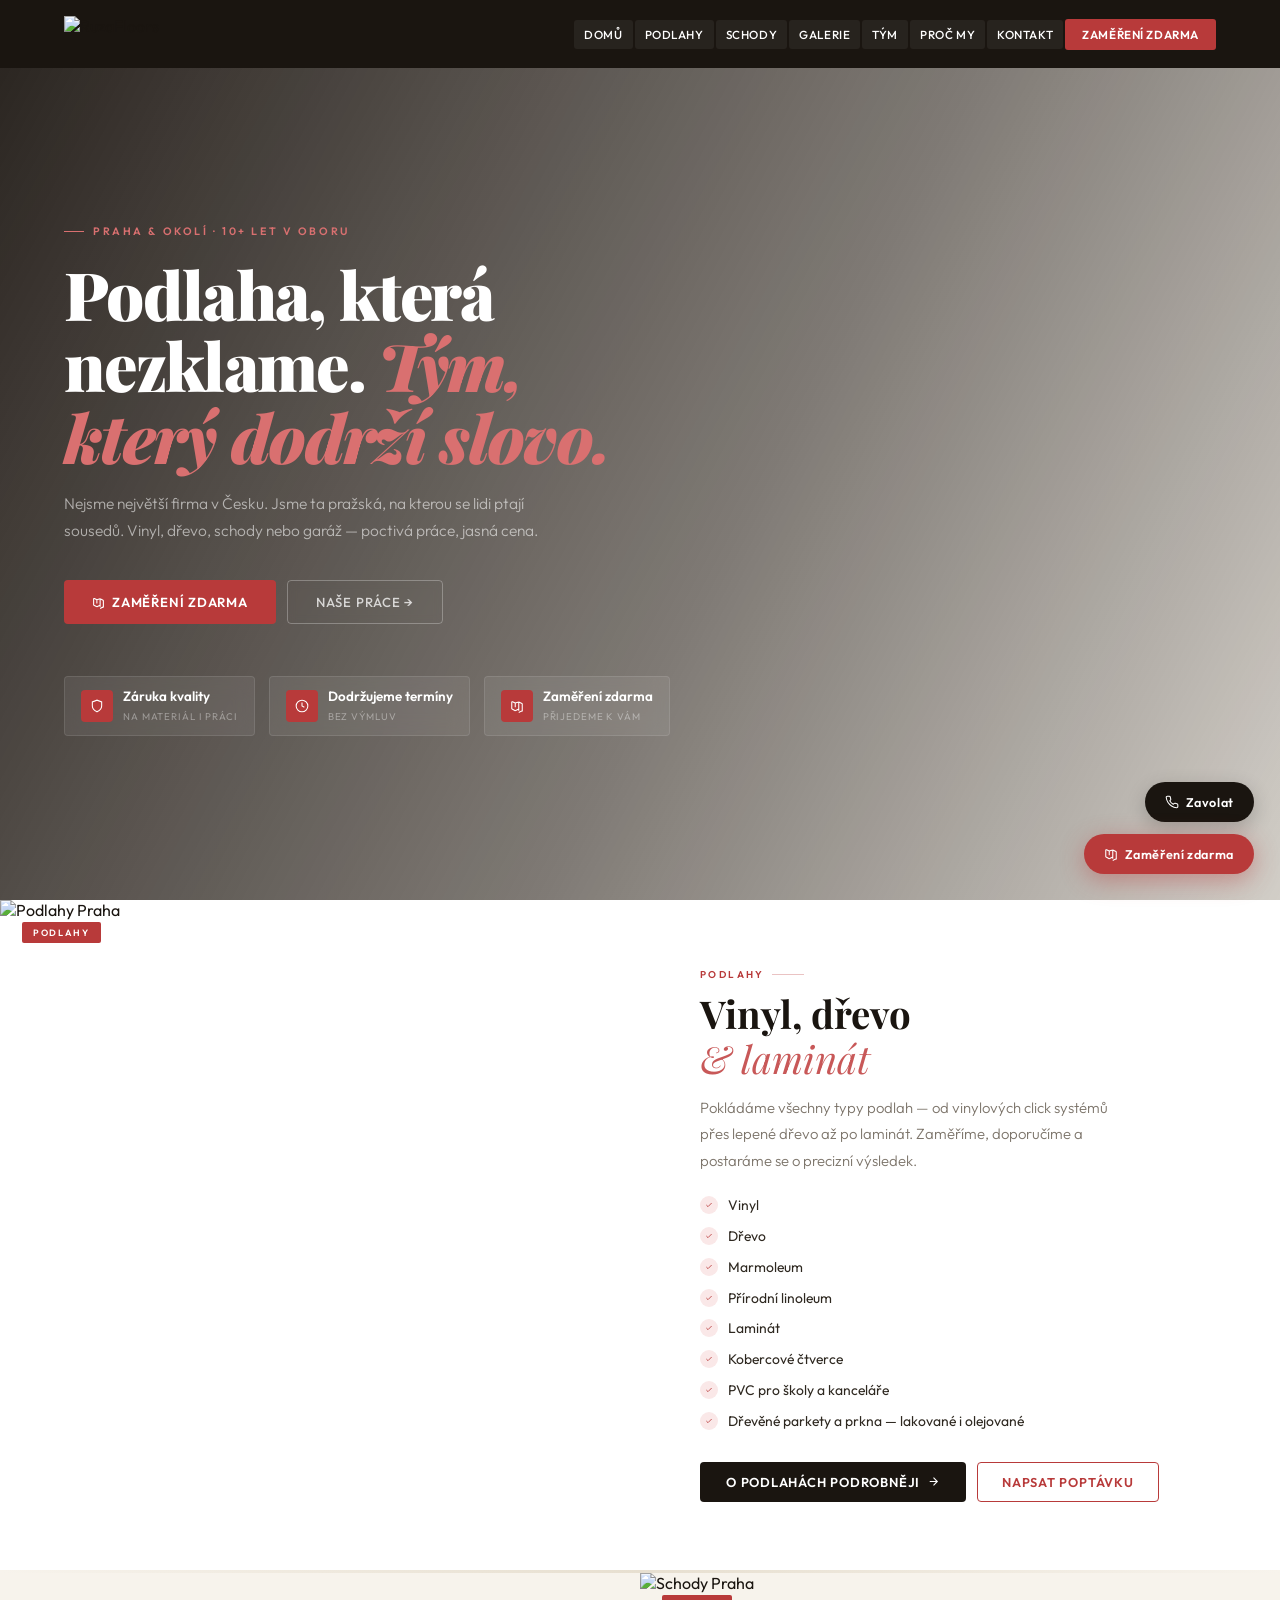
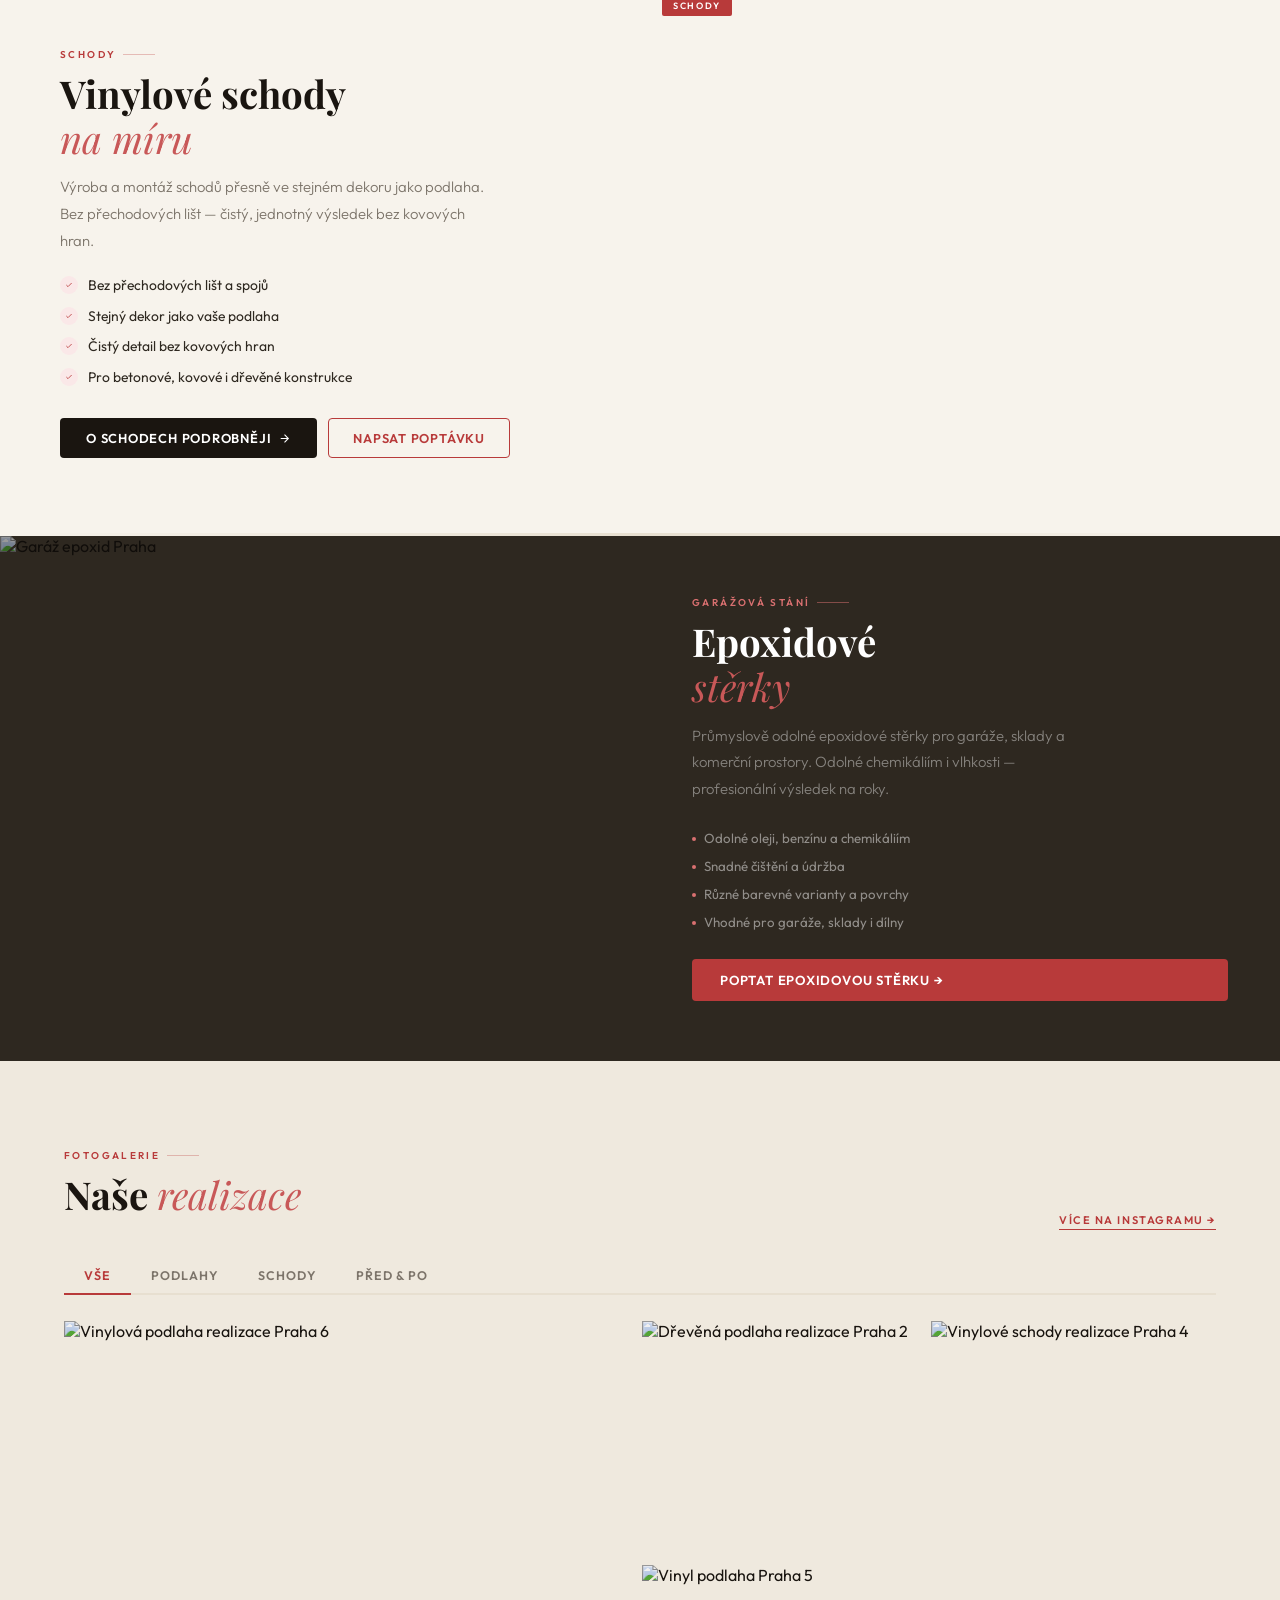
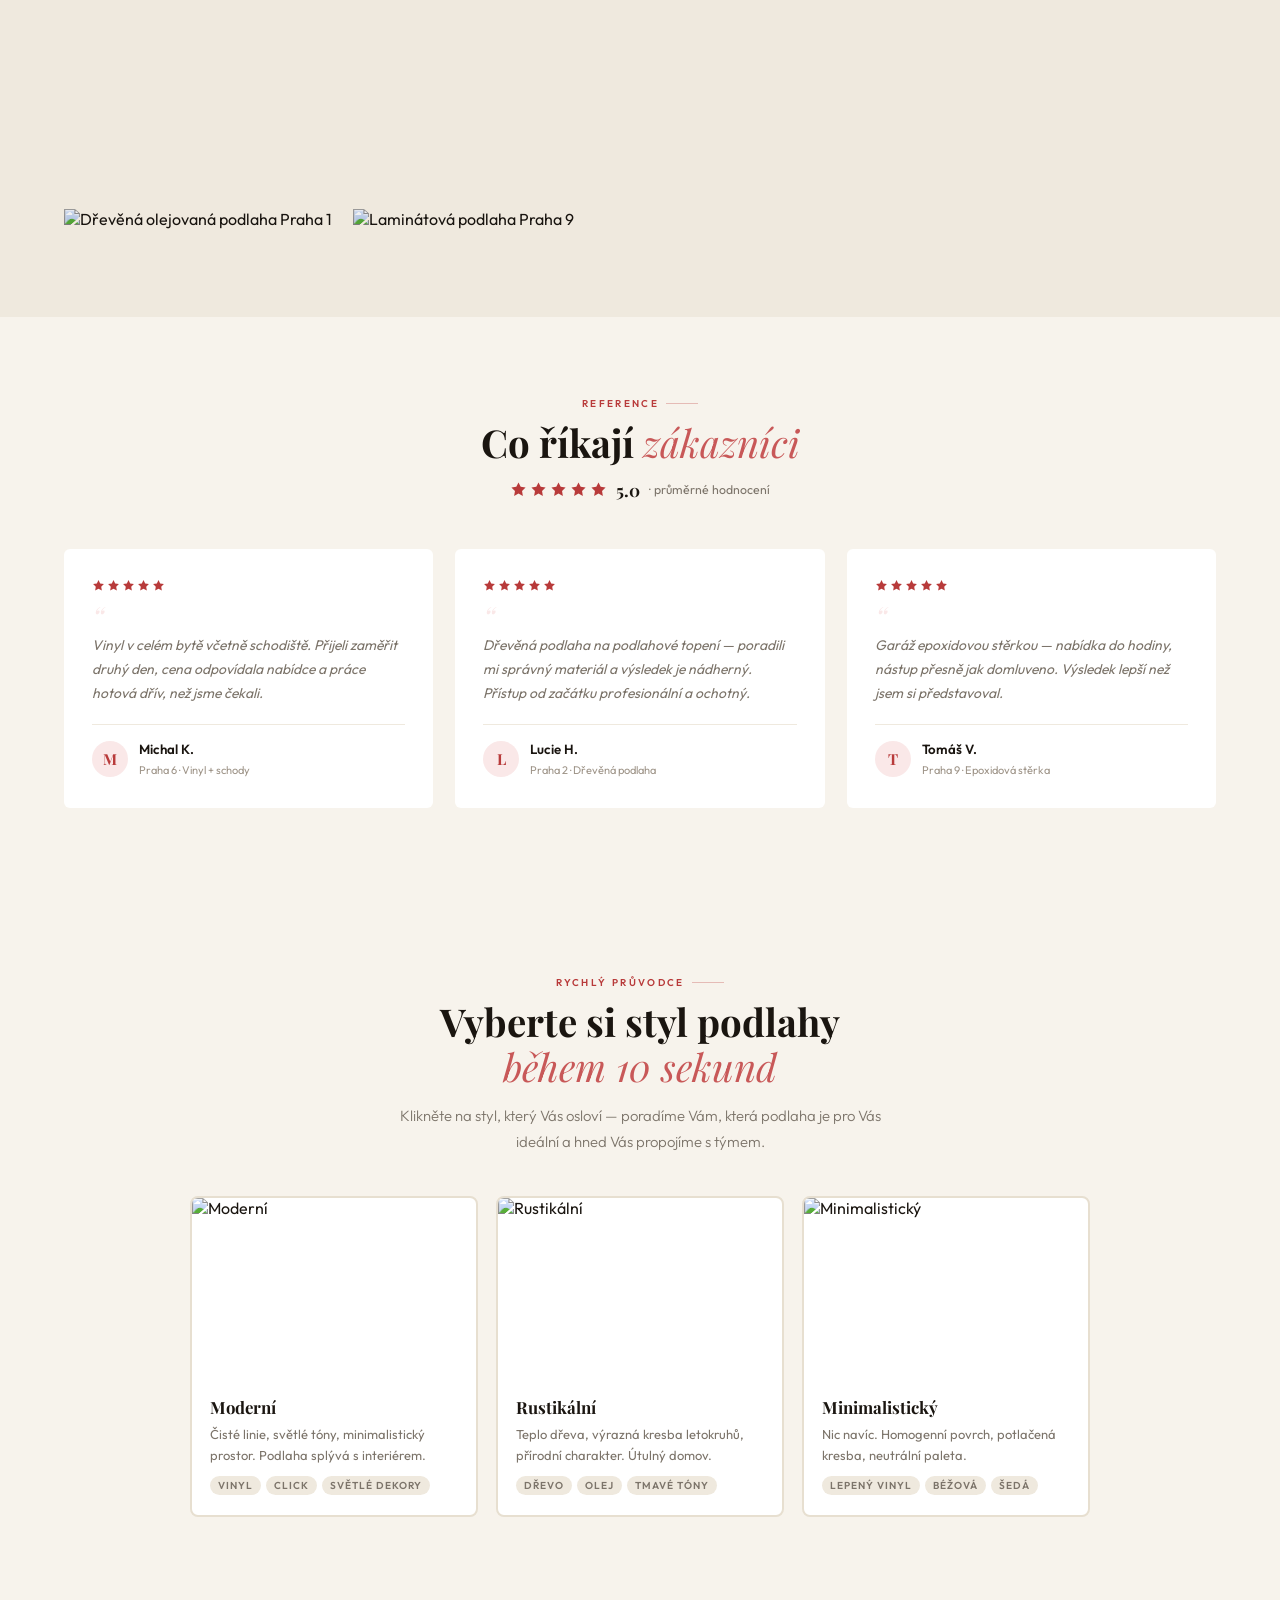
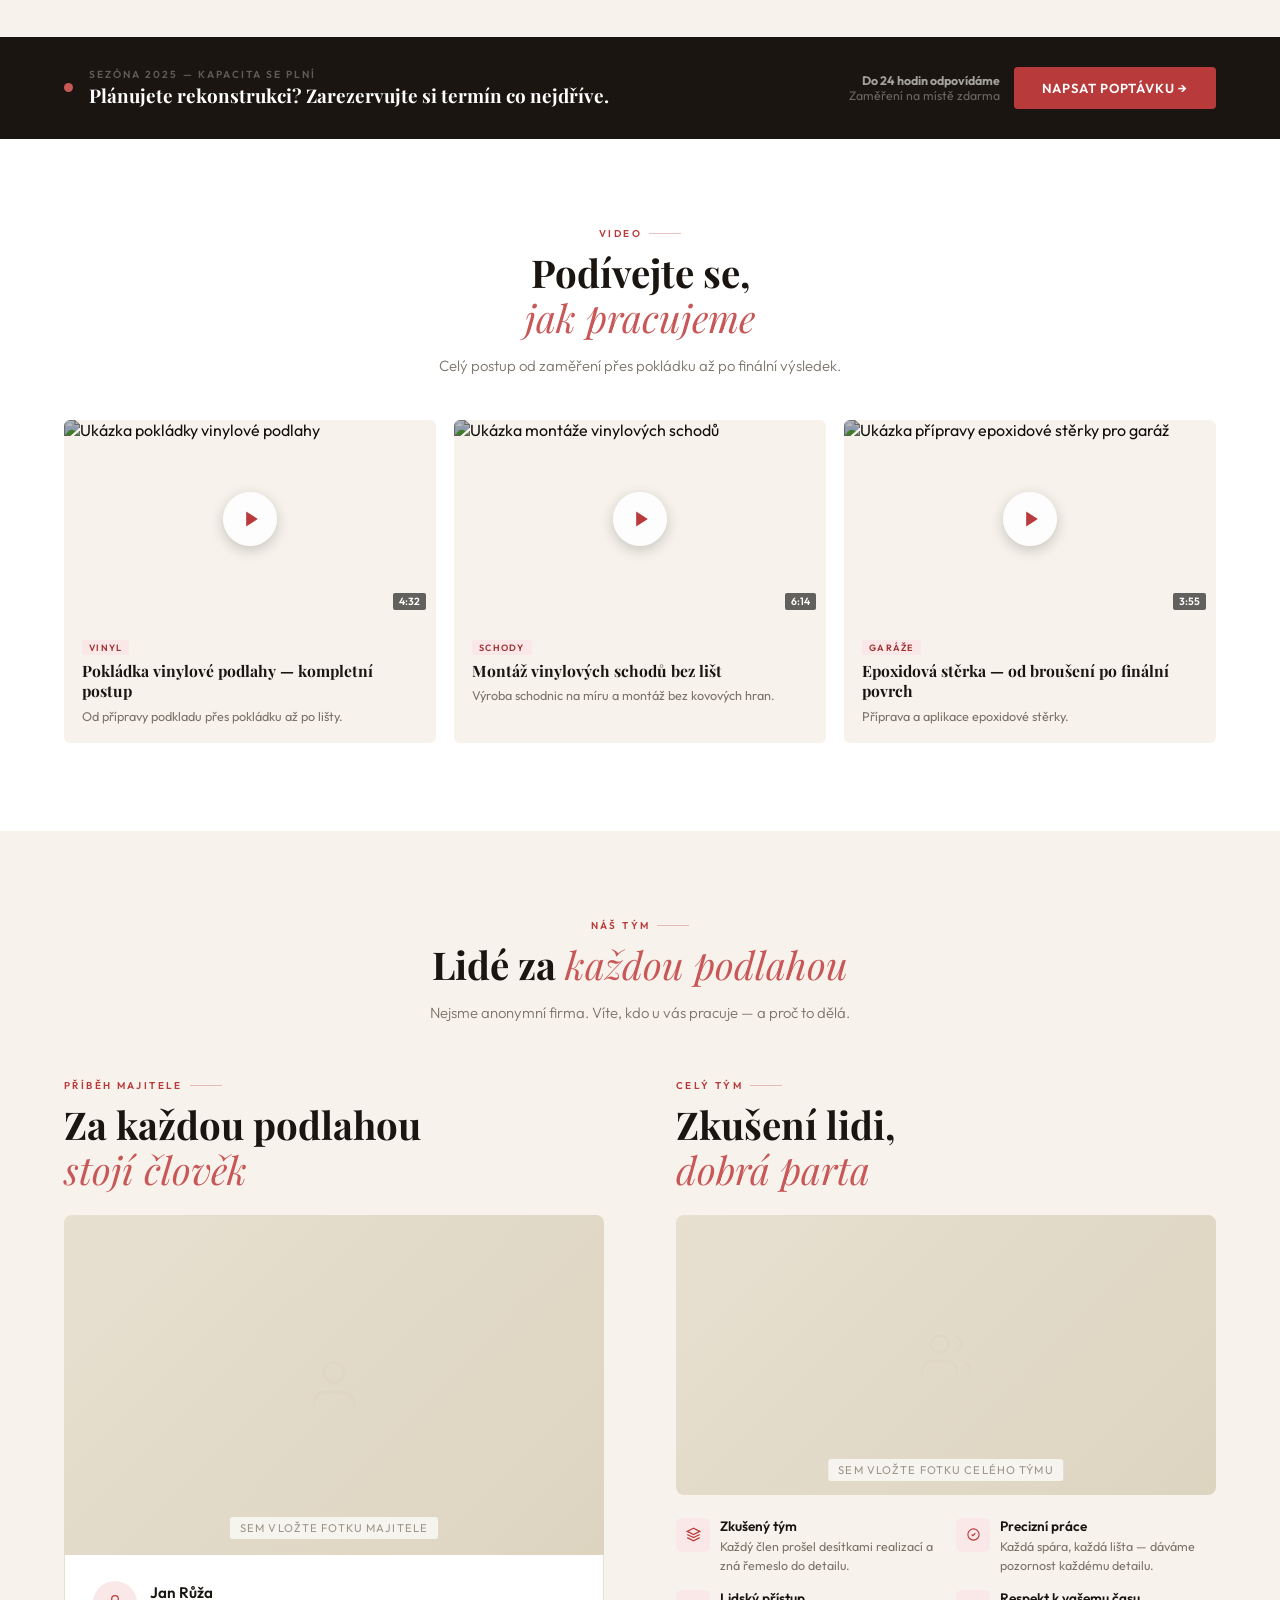
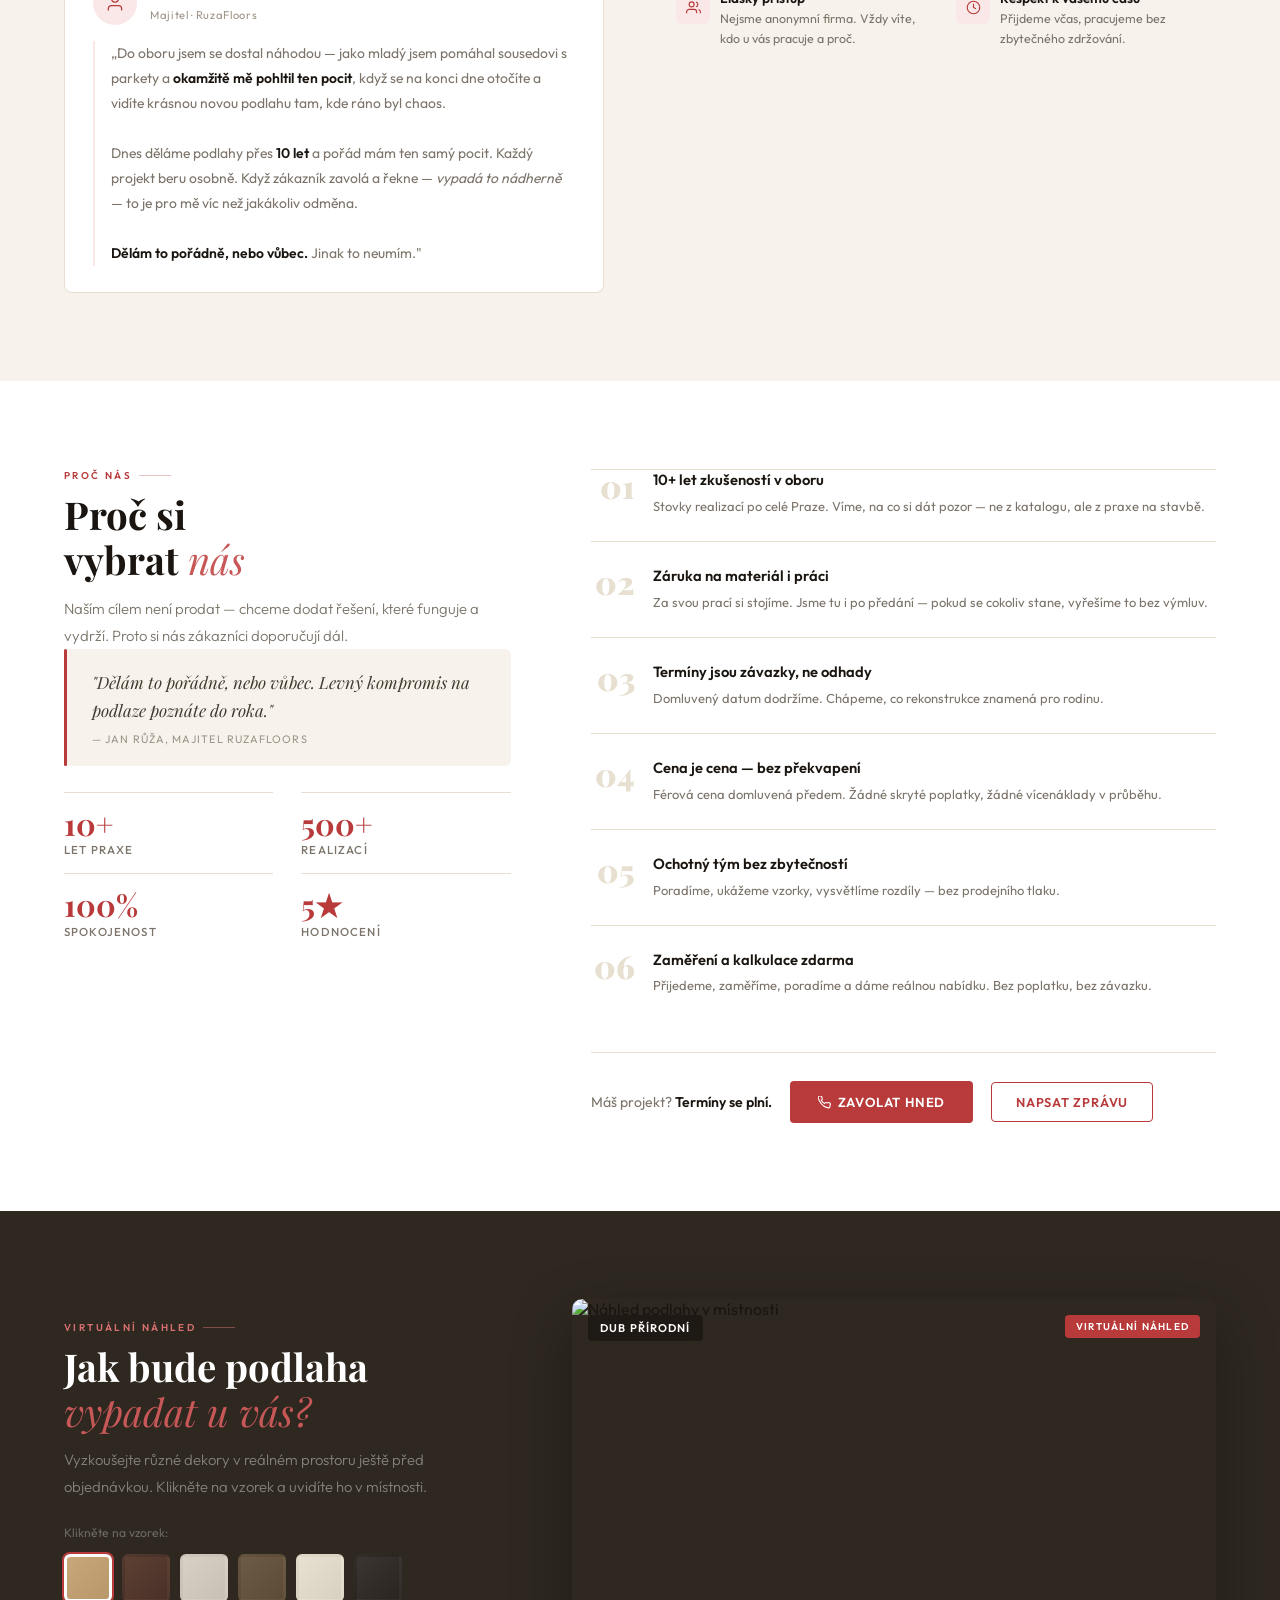
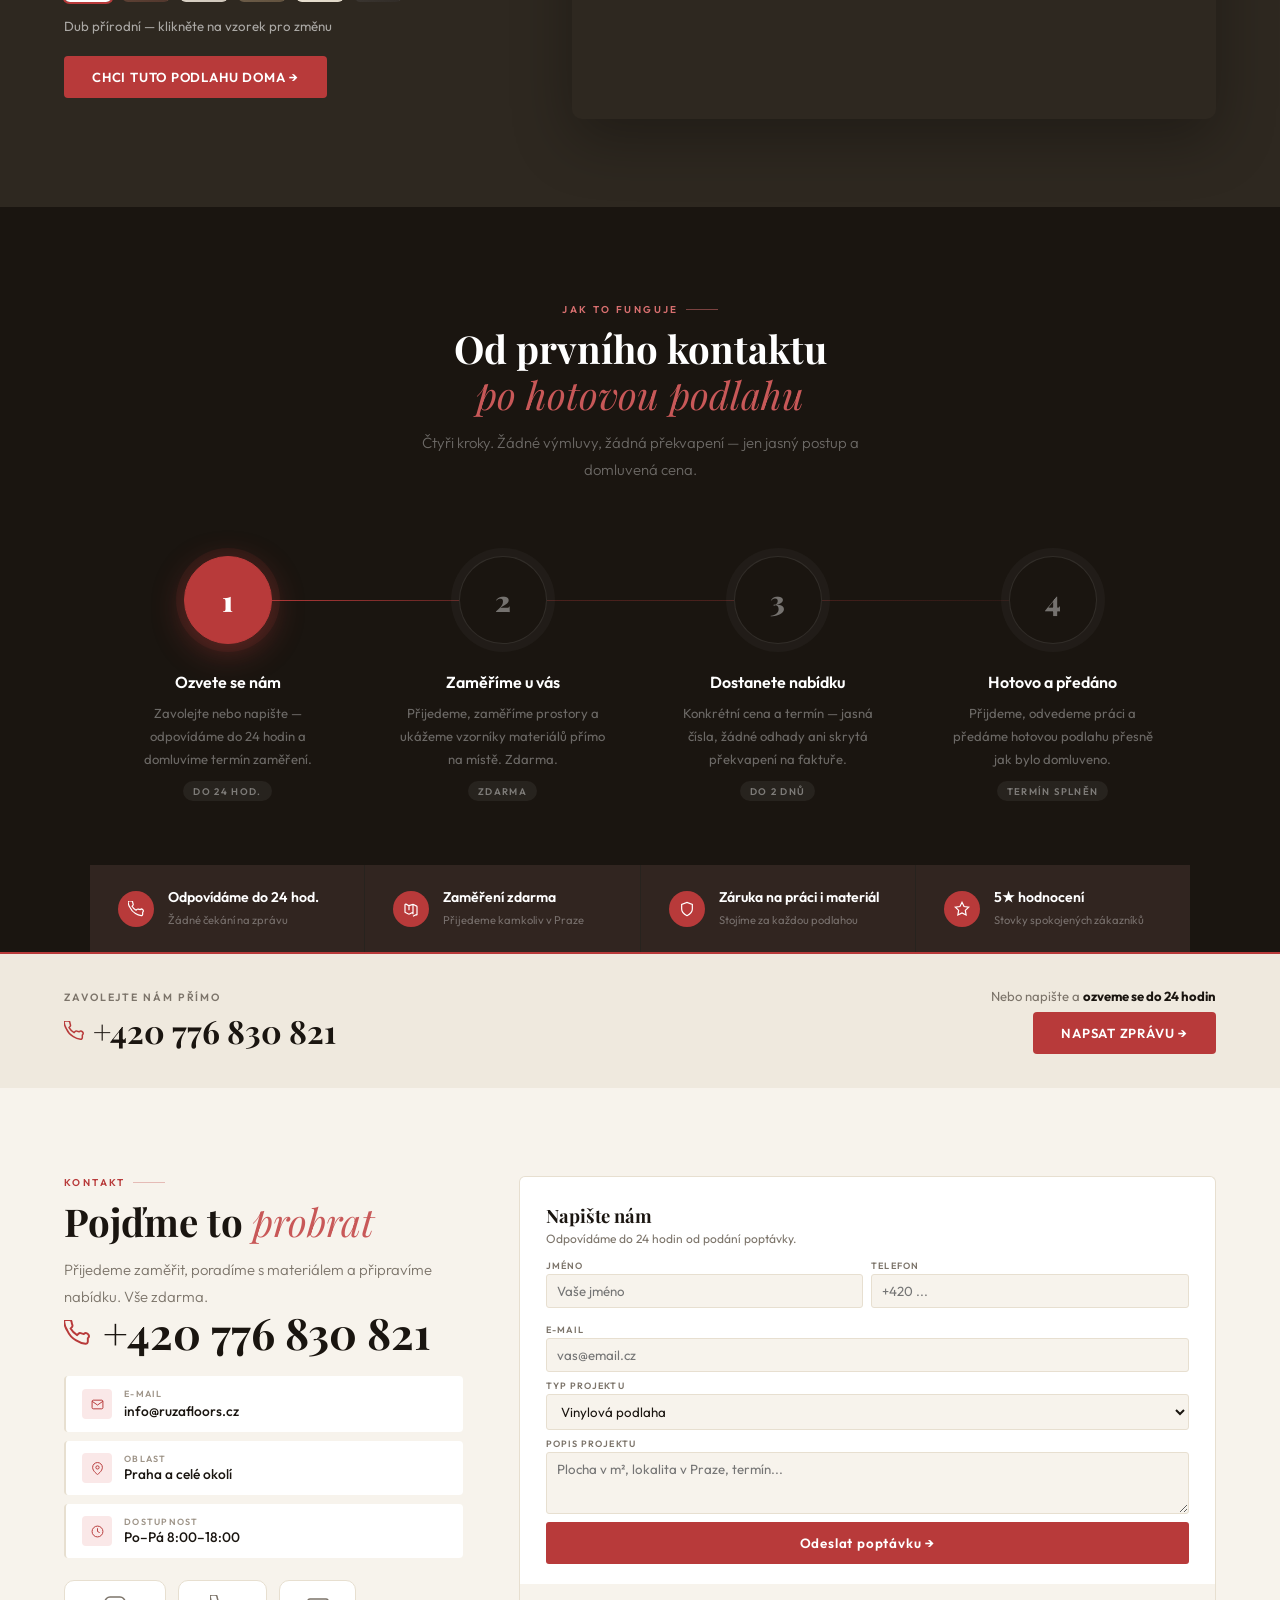
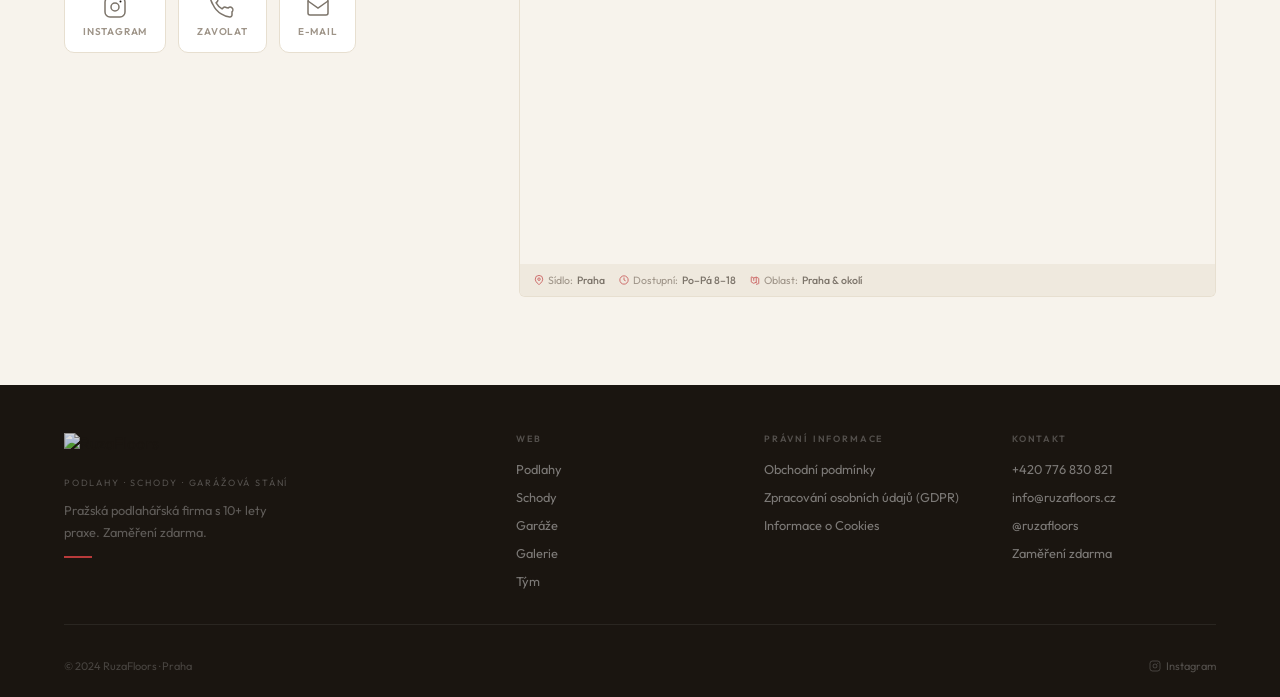
==== commit 83d96f06: "Add files via upload" ====
--- a/index.html
+++ b/index.html
@@ -7,9 +7,47 @@
     <title>RuzaFloors – Podlahy, Schody, Garáže Praha</title>
     <meta name="description"
         content="Profesionální pokládka podlah v Praze. Vinyl, dřevo, epoxid. 10+ let praxe, zaměření zdarma. +420 776 830 821">
+    <meta name="keywords"
+        content="podlahy praha, pokládka podlah, vinylové podlahy, dřevěné podlahy, epoxidové stěrky, garážové stání, vinylové schody">
+    <meta name="author" content="RuzaFloors">
     <meta name="robots" content="index, follow">
-    <script
-        type="application/ld+json">{"@context":"https://schema.org","@type":"LocalBusiness","name":"RuzaFloors","telephone":"+420776830821","email":"info@ruzafloors.cz","address":{"@type":"PostalAddress","addressLocality":"Praha","addressCountry":"CZ"},"url":"https://www.ruzafloors.cz"}</script>
+    <link rel="canonical" href="https://www.ruzafloors.cz/">
+
+    <!-- OpenGraph -->
+    <meta property="og:title" content="RuzaFloors – Podlahy, Schody, Garáže Praha">
+    <meta property="og:description"
+        content="Profesionální pokládka podlah v Praze. Vinyl, dřevo, epoxid. 10+ let praxe, zaměření zdarma.">
+    <meta property="og:image"
+        content="https://www.ruzafloors.cz/wp-content/uploads/2023/12/logo_white_outline200xx60.png">
+    <meta property="og:url" content="https://www.ruzafloors.cz/">
+    <meta property="og:type" content="website">
+    <meta property="og:site_name" content="RuzaFloors">
+
+    <!-- Twitter -->
+    <meta name="twitter:card" content="summary_large_image">
+    <meta name="twitter:title" content="RuzaFloors – Podlahy, Schody, Garáže Praha">
+    <meta name="twitter:description"
+        content="Profesionální pokládka podlah v Praze. Vinyl, dřevo, epoxid. 10+ let praxe, zaměření zdarma.">
+    <meta name="twitter:image"
+        content="https://www.ruzafloors.cz/wp-content/uploads/2023/12/logo_white_outline200xx60.png">
+
+    <script type="application/ld+json">
+        {
+            "@context": "https://schema.org",
+            "@type": "LocalBusiness",
+            "name": "RuzaFloors",
+            "telephone": "+420776830821",
+            "email": "info@ruzafloors.cz",
+            "address": {
+                "@type": "PostalAddress",
+                "addressLocality": "Praha",
+                "addressCountry": "CZ"
+            },
+            "url": "https://www.ruzafloors.cz",
+            "openingHours": "Mo-Fr 08:00-18:00",
+            "priceRange": "$$"
+        }
+    </script>
     <link rel="preconnect" href="https://fonts.googleapis.com">
     <link rel="preconnect" href="https://fonts.gstatic.com" crossorigin>
     <link
@@ -19,10 +57,18 @@
 </head>
 
 <body>
-    <button class="fab" onclick="openM()"><svg viewBox="0 0 24 24">
-            <path
-                d="M9 20l-5.447-2.724A1 1 0 013 16.382V5.618a1 1 0 011.447-.894L9 7m0 13l6-3m-6-3V7m6 16l4.553-2.276A1 1 0 0021 19.382V8.618a1 1 0 00-.553-.894L15 5m0 15V5m0 0L9 7" />
-        </svg>Zaměření zdarma</button>
+    <div class="fab-container">
+        <a href="tel:+420776830821" class="fab call-fab">
+            <svg viewBox="0 0 24 24" width="15" height="15" stroke="currentColor" fill="none" stroke-width="2" stroke-linecap="round" stroke-linejoin="round">
+                <path d="M22 16.92v3a2 2 0 0 1-2.18 2 19.79 19.79 0 0 1-8.63-3.07 19.5 19.5 0 0 1-6-6 19.79 19.79 0 0 1-3.07-8.67A2 2 0 0 1 4.11 2h3a2 2 0 0 1 2 1.72 12.84 12.84 0 0 0 .7 2.81 2 2 0 0 1-.45 2.11L8.09 9.91a16 16 0 0 0 6 6l1.27-1.27a2 2 0 0 1 2.11-.45 12.84 12.84 0 0 0 2.81.7A2 2 0 0 1 22 16.92z"></path>
+            </svg>
+            Zavolat
+        </a>
+        <button class="fab" onclick="openM()"><svg viewBox="0 0 24 24">
+                <path
+                    d="M9 20l-5.447-2.724A1 1 0 013 16.382V5.618a1 1 0 011.447-.894L9 7m0 13l6-3m-6-3V7m6 16l4.553-2.276A1 1 0 0021 19.382V8.618a1 1 0 00-.553-.894L15 5m0 15V5m0 0L9 7" />
+            </svg>Zaměření zdarma</button>
+    </div>
 
     <!-- MODAL -->
     <div class="mo" id="mo" onclick="closeOut(event)">
@@ -30,7 +76,7 @@
             <div class="mh">
                 <div>
                     <h2>Zaměření &amp; kalkulace <span>zdarma</span></h2>
-                    <p>Zadej místnosti, vypočítej plochu a pošli nám poptávku.</p>
+                    <p>Zadejte místnosti, vypočítejte si plochu a pošlete nám poptávku.</p>
                 </div><button class="mcl" onclick="closeM()"><svg viewBox="0 0 24 24">
                         <path d="M18 6L6 18M6 6l12 12" />
                     </svg></button>
@@ -106,8 +152,9 @@
     <nav id="nav">
         <a class="logo" onclick="scrollTo(0,0)"><img
                 src="https://www.ruzafloors.cz/wp-content/uploads/2023/12/logo_white_outline200xx60.png"
-                alt="RuzaFloors" height="36"></a>
+                alt="RuzaFloors" height="48"></a>
         <ul class="nl">
+            <li><a onclick="scrollTo(0,0)">Domů</a></li>
             <li><a onclick="sc('podlahy')">Podlahy</a></li>
             <li><a onclick="sc('schody')">Schody</a></li>
             <li><a onclick="sc('galerie')">Galerie</a></li>
@@ -120,6 +167,7 @@
     </nav>
     <div class="npanel" id="npanel">
         <ul>
+            <li><a onclick="scrollTo(0,0);closeNav()">Domů</a></li>
             <li><a onclick="sc('podlahy');closeNav()">Podlahy</a></li>
             <li><a onclick="sc('schody');closeNav()">Schody</a></li>
             <li><a onclick="sc('garage');closeNav()">Garáže</a></li>
@@ -183,18 +231,14 @@
                 <p class="sp">Pokládáme všechny typy podlah — od vinylových click systémů přes lepené dřevo až po
                     laminát. Zaměříme, doporučíme a postaráme se o precizní výsledek.</p>
                 <ul class="bscl">
-                    <li><span class="bscd"><svg viewBox="0 0 24 24">
-                                <polyline points="20 6 9 17 4 12" />
-                            </svg></span>Vinylové podlahy lepené i plovoucí (click)</li>
-                    <li><span class="bscd"><svg viewBox="0 0 24 24">
-                                <polyline points="20 6 9 17 4 12" />
-                            </svg></span>Dřevěné parkety a prkna — lakované i olejované</li>
-                    <li><span class="bscd"><svg viewBox="0 0 24 24">
-                                <polyline points="20 6 9 17 4 12" />
-                            </svg></span>Příprava a vyrovnání podkladu (nivelační stěrka)</li>
-                    <li><span class="bscd"><svg viewBox="0 0 24 24">
-                                <polyline points="20 6 9 17 4 12" />
-                            </svg></span>Vhodné na podlahové topení — poradíme s výběrem</li>
+                    <li><span class="bscd"><svg viewBox="0 0 24 24"><polyline points="20 6 9 17 4 12" /></svg></span>Vinyl</li>
+                    <li><span class="bscd"><svg viewBox="0 0 24 24"><polyline points="20 6 9 17 4 12" /></svg></span>Dřevo</li>
+                    <li><span class="bscd"><svg viewBox="0 0 24 24"><polyline points="20 6 9 17 4 12" /></svg></span>Marmoleum</li>
+                    <li><span class="bscd"><svg viewBox="0 0 24 24"><polyline points="20 6 9 17 4 12" /></svg></span>Přírodní linoleum</li>
+                    <li><span class="bscd"><svg viewBox="0 0 24 24"><polyline points="20 6 9 17 4 12" /></svg></span>Laminát</li>
+                    <li><span class="bscd"><svg viewBox="0 0 24 24"><polyline points="20 6 9 17 4 12" /></svg></span>Kobercové čtverce</li>
+                    <li><span class="bscd"><svg viewBox="0 0 24 24"><polyline points="20 6 9 17 4 12" /></svg></span>PVC pro školy a kanceláře</li>
+                    <li><span class="bscd"><svg viewBox="0 0 24 24"><polyline points="20 6 9 17 4 12" /></svg></span>Dřevěné parkety a prkna — lakované i olejované</li>
                 </ul>
                 <div class="bsbtns"><a href="podlahy.html" class="btni">O podlahách podrobněji<svg viewBox="0 0 24 24">
                             <path d="M5 12h14M12 5l7 7-7 7" />
@@ -215,18 +259,10 @@
                 <p class="sp">Výroba a montáž schodů přesně ve stejném dekoru jako podlaha. Bez přechodových lišt —
                     čistý, jednotný výsledek bez kovových hran.</p>
                 <ul class="bscl">
-                    <li><span class="bscd"><svg viewBox="0 0 24 24">
-                                <polyline points="20 6 9 17 4 12" />
-                            </svg></span>Výroba na míru — dekor shodný s podlahou</li>
-                    <li><span class="bscd"><svg viewBox="0 0 24 24">
-                                <polyline points="20 6 9 17 4 12" />
-                            </svg></span>Schody s nosem nebo bez nosu dle přání</li>
-                    <li><span class="bscd"><svg viewBox="0 0 24 24">
-                                <polyline points="20 6 9 17 4 12" />
-                            </svg></span>Boční krytí a soklové lišty na zakázku</li>
-                    <li><span class="bscd"><svg viewBox="0 0 24 24">
-                                <polyline points="20 6 9 17 4 12" />
-                            </svg></span>Bez kovových lišt — elegantní a bezpečný výsledek</li>
+                    <li><span class="bscd"><svg viewBox="0 0 24 24"><polyline points="20 6 9 17 4 12" /></svg></span>Bez přechodových lišt a spojů</li>
+                    <li><span class="bscd"><svg viewBox="0 0 24 24"><polyline points="20 6 9 17 4 12" /></svg></span>Stejný dekor jako vaše podlaha</li>
+                    <li><span class="bscd"><svg viewBox="0 0 24 24"><polyline points="20 6 9 17 4 12" /></svg></span>Čistý detail bez kovových hran</li>
+                    <li><span class="bscd"><svg viewBox="0 0 24 24"><polyline points="20 6 9 17 4 12" /></svg></span>Pro betonové, kovové i dřevěné konstrukce</li>
                 </ul>
                 <div class="bsbtns"><a href="schody.html" class="btni">O schodech podrobněji<svg viewBox="0 0 24 24">
                             <path d="M5 12h14M12 5l7 7-7 7" />
@@ -274,27 +310,27 @@
         <div class="gsec active" id="g-vse">
             <div class="ggrid rv">
                 <div class="gi"><img src="https://images.unsplash.com/photo-1618221118493-9cfa1a1c00da?w=1000&q=85"
-                        alt="" loading="lazy">
+                        alt="Vinylová podlaha realizace Praha 6" loading="lazy">
                     <div class="giov"><span>Vinyl · Praha 6</span></div>
                 </div>
-                <div class="gi"><img src="https://images.unsplash.com/photo-1556909114-f6e7ad7d3136?w=600&q=80" alt=""
-                        loading="lazy">
+                <div class="gi"><img src="https://images.unsplash.com/photo-1556909114-f6e7ad7d3136?w=600&q=80"
+                        alt="Dřevěná podlaha realizace Praha 2" loading="lazy">
                     <div class="giov"><span>Dřevo · Praha 2</span></div>
                 </div>
                 <div class="gi"><img src="https://images.unsplash.com/photo-1565538810643-b5bdb714032a?w=600&q=80"
-                        alt="" loading="lazy">
+                        alt="Vinylové schody realizace Praha 4" loading="lazy">
                     <div class="giov"><span>Schody · Praha 4</span></div>
                 </div>
                 <div class="gi"><img src="https://images.unsplash.com/photo-1583847268964-b28dc8f51f92?w=700&q=80"
-                        alt="" loading="lazy">
+                        alt="Vinyl podlaha Praha 5" loading="lazy">
                     <div class="giov"><span>Vinyl · Praha 5</span></div>
                 </div>
                 <div class="gi"><img src="https://images.unsplash.com/photo-1605774337664-7a846e9cdf60?w=600&q=80"
-                        alt="" loading="lazy">
+                        alt="Dřevěná olejovaná podlaha Praha 1" loading="lazy">
                     <div class="giov"><span>Dřevo olejované · Praha 1</span></div>
                 </div>
                 <div class="gi"><img src="https://images.unsplash.com/photo-1586105251261-72a756497a11?w=600&q=80"
-                        alt="" loading="lazy">
+                        alt="Laminátová podlaha Praha 9" loading="lazy">
                     <div class="giov"><span>Laminát · Praha 9</span></div>
                 </div>
             </div>
@@ -302,27 +338,27 @@
         <div class="gsec" id="g-podlahy">
             <div class="ggrid rv">
                 <div class="gi"><img src="https://images.unsplash.com/photo-1618221118493-9cfa1a1c00da?w=1000&q=85"
-                        alt="" loading="lazy">
+                        alt="Vinyl click systém Praha 6" loading="lazy">
                     <div class="giov"><span>Vinyl click · Praha 6</span></div>
                 </div>
                 <div class="gi"><img src="https://images.unsplash.com/photo-1605774337664-7a846e9cdf60?w=600&q=80"
-                        alt="" loading="lazy">
+                        alt="Dřevěná olejovaná podlaha Praha 1" loading="lazy">
                     <div class="giov"><span>Dřevo olejované · Praha 1</span></div>
                 </div>
                 <div class="gi"><img src="https://images.unsplash.com/photo-1583847268964-b28dc8f51f92?w=700&q=80"
-                        alt="" loading="lazy">
+                        alt="Plovoucí vinylová podlaha Praha 5" loading="lazy">
                     <div class="giov"><span>Vinyl plovoucí · Praha 5</span></div>
                 </div>
-                <div class="gi"><img src="https://images.unsplash.com/photo-1556909114-f6e7ad7d3136?w=600&q=80" alt=""
-                        loading="lazy">
+                <div class="gi"><img src="https://images.unsplash.com/photo-1556909114-f6e7ad7d3136?w=600&q=80"
+                        alt="Dřevěná prkna Praha 2" loading="lazy">
                     <div class="giov"><span>Dřevěná prkna · Praha 2</span></div>
                 </div>
                 <div class="gi"><img src="https://images.unsplash.com/photo-1586105251261-72a756497a11?w=600&q=80"
-                        alt="" loading="lazy">
+                        alt="Laminát AC5 Praha 9" loading="lazy">
                     <div class="giov"><span>Laminát AC5 · Praha 9</span></div>
                 </div>
                 <div class="gi"><img src="https://images.unsplash.com/photo-1600607687939-ce8a6c25118c?w=600&q=80"
-                        alt="" loading="lazy">
+                        alt="Lepený vinyl Praha 3" loading="lazy">
                     <div class="giov"><span>Vinyl lepený · Praha 3</span></div>
                 </div>
             </div>
@@ -330,27 +366,27 @@
         <div class="gsec" id="g-schody">
             <div class="ggrid rv" style="grid-template-columns:repeat(3,1fr);grid-template-rows:280px 280px">
                 <div class="gi" style="grid-column:span 2"><img
-                        src="https://images.unsplash.com/photo-1558618666-fcd25c85cd64?w=1000&q=85" alt=""
-                        loading="lazy">
+                        src="https://images.unsplash.com/photo-1558618666-fcd25c85cd64?w=1000&q=85"
+                        alt="Schody bez lišt Praha 4" loading="lazy">
                     <div class="giov"><span>Schody bez lišt · Praha 4</span></div>
                 </div>
                 <div class="gi"><img src="https://images.unsplash.com/photo-1565538810643-b5bdb714032a?w=600&q=80"
-                        alt="" loading="lazy">
+                        alt="Schody s nosem Praha 7" loading="lazy">
                     <div class="giov"><span>Schody s nosem · Praha 7</span></div>
                 </div>
                 <div class="gi"><img src="https://images.unsplash.com/photo-1583847268964-b28dc8f51f92?w=600&q=80"
-                        alt="" loading="lazy">
+                        alt="Schody a podlaha Praha 3" loading="lazy">
                     <div class="giov"><span>Schody + podlaha · Praha 3</span></div>
                 </div>
                 <div class="gi" style="grid-column:span 2"><img
-                        src="https://images.unsplash.com/photo-1605774337664-7a846e9cdf60?w=900&q=80" alt=""
-                        loading="lazy">
+                        src="https://images.unsplash.com/photo-1605774337664-7a846e9cdf60?w=900&q=80"
+                        alt="Dřevěné schodiště Praha 8" loading="lazy">
                     <div class="giov"><span>Dřevěné schodiště · Praha 8</span></div>
                 </div>
             </div>
         </div>
         <div class="gsec" id="g-pred-po">
-            <p style="font-size:.82rem;color:var(--st);margin-bottom:20px">← Potáhni slider pro porovnání před a po
+            <p style="font-size:.82rem;color:var(--st);margin-bottom:20px">← Potáhněte slider pro porovnání před a po
                 rekonstrukci</p>
             <div class="bagrid rv">
                 <div class="bacard">
@@ -408,39 +444,102 @@
         </div>
     </section>
 
-    <!-- AR FLOOR PREVIEW -->
-    <section id="ar">
-        <div class="arlayout rv">
-            <div class="artxt">
-                <div class="sl">Virtuální náhled</div>
-                <h2 class="sh" style="color:#fff">Jak bude podlaha<br><em>vypadat u vás?</em></h2>
-                <p class="sp">Vyzkoušej různé dekory v reálném prostoru ještě před objednávkou. Klikni na vzorek a
-                    uvidíš ho v místnosti.</p>
-                <p class="arnote" style="margin-bottom:14px">Klikni na vzorek:</p>
-                <div class="arswatches">
-                    <div class="arsw active" data-color="#C8A87A" data-name="Dub přírodní" onclick="setFloor(this)"
-                        title="Dub přírodní" style="background:linear-gradient(135deg,#C8A87A,#B8986A)"></div>
-                    <div class="arsw" data-color="#5C4033" data-name="Tmavý ořech" onclick="setFloor(this)"
-                        title="Tmavý ořech" style="background:linear-gradient(135deg,#5C4033,#4A3028)"></div>
-                    <div class="arsw" data-color="#D8D0C4" data-name="Světlý beton" onclick="setFloor(this)"
-                        title="Světlý beton" style="background:linear-gradient(135deg,#D8D0C4,#C8C0B4)"></div>
-                    <div class="arsw" data-color="#6B5B47" data-name="Rustik dub" onclick="setFloor(this)"
-                        title="Rustik dub" style="background:linear-gradient(135deg,#6B5B47,#5B4B37)"></div>
-                    <div class="arsw" data-color="#E8E0D0" data-name="Bílý jasan" onclick="setFloor(this)"
-                        title="Bílý jasan" style="background:linear-gradient(135deg,#E8E0D0,#D8D0C0)"></div>
-                    <div class="arsw" data-color="#3A3530" data-name="Antracit" onclick="setFloor(this)"
-                        title="Antracit" style="background:linear-gradient(135deg,#3A3530,#2A2520)"></div>
-                </div>
-                <p class="arnote" id="arname" style="color:rgba(255,255,255,.6);font-size:.83rem;margin-bottom:22px">Dub
-                    přírodní — klikni na vzorek pro změnu</p>
-                <button class="btnr" onclick="openM()">Chci tuto podlahu doma →</button>
-            </div>
-            <div class="arcanvas rv d1">
-                <img class="arroom" src="https://images.unsplash.com/photo-1618221118493-9cfa1a1c00da?w=900&q=85"
-                    alt="Náhled podlahy v místnosti">
-                <div class="arovl" id="arovl" style="background:#C8A87A"></div>
-                <div class="arlbl" id="arlbl">Dub přírodní</div>
-                <div class="arbadge">Virtuální náhled</div>
+    <!-- RECENZE -->
+    <section id="reviews">
+        <div class="revhead rv">
+            <div class="sl" style="justify-content:center">Reference</div>
+            <h2 class="sh">Co říkají <em>zákazníci</em></h2>
+            <div class="revratrow">
+                <div class="revstars-big"><svg viewBox="0 0 24 24">
+                        <polygon
+                            points="12 2 15.09 8.26 22 9.27 17 14.14 18.18 21.02 12 17.77 5.82 21.02 7 14.14 2 9.27 8.91 8.26 12 2" />
+                    </svg><svg viewBox="0 0 24 24">
+                        <polygon
+                            points="12 2 15.09 8.26 22 9.27 17 14.14 18.18 21.02 12 17.77 5.82 21.02 7 14.14 2 9.27 8.91 8.26 12 2" />
+                    </svg><svg viewBox="0 0 24 24">
+                        <polygon
+                            points="12 2 15.09 8.26 22 9.27 17 14.14 18.18 21.02 12 17.77 5.82 21.02 7 14.14 2 9.27 8.91 8.26 12 2" />
+                    </svg><svg viewBox="0 0 24 24">
+                        <polygon
+                            points="12 2 15.09 8.26 22 9.27 17 14.14 18.18 21.02 12 17.77 5.82 21.02 7 14.14 2 9.27 8.91 8.26 12 2" />
+                    </svg><svg viewBox="0 0 24 24">
+                        <polygon
+                            points="12 2 15.09 8.26 22 9.27 17 14.14 18.18 21.02 12 17.77 5.82 21.02 7 14.14 2 9.27 8.91 8.26 12 2" />
+                    </svg></div><span class="revratnum">5.0</span><span class="revratcnt">· průměrné hodnocení</span>
+            </div>
+        </div>
+        <div class="revgrid">
+            <div class="revcard rv">
+                <div class="revstars"><svg viewBox="0 0 24 24">
+                        <polygon
+                            points="12 2 15.09 8.26 22 9.27 17 14.14 18.18 21.02 12 17.77 5.82 21.02 7 14.14 2 9.27 8.91 8.26 12 2" />
+                    </svg><svg viewBox="0 0 24 24">
+                        <polygon
+                            points="12 2 15.09 8.26 22 9.27 17 14.14 18.18 21.02 12 17.77 5.82 21.02 7 14.14 2 9.27 8.91 8.26 12 2" />
+                    </svg><svg viewBox="0 0 24 24">
+                        <polygon
+                            points="12 2 15.09 8.26 22 9.27 17 14.14 18.18 21.02 12 17.77 5.82 21.02 7 14.14 2 9.27 8.91 8.26 12 2" />
+                    </svg><svg viewBox="0 0 24 24">
+                        <polygon
+                            points="12 2 15.09 8.26 22 9.27 17 14.14 18.18 21.02 12 17.77 5.82 21.02 7 14.14 2 9.27 8.91 8.26 12 2" />
+                    </svg><svg viewBox="0 0 24 24">
+                        <polygon
+                            points="12 2 15.09 8.26 22 9.27 17 14.14 18.18 21.02 12 17.77 5.82 21.02 7 14.14 2 9.27 8.91 8.26 12 2" />
+                    </svg></div>
+                <p class="revq">Vinyl v celém bytě včetně schodiště. Přijeli zaměřit druhý den, cena odpovídala nabídce
+                    a práce hotová dřív, než jsme čekali.</p>
+                <div class="revauthor">
+                    <div class="revav">M</div>
+                    <div class="revinfo"><strong>Michal K.</strong><span>Praha 6 · Vinyl + schody</span></div>
+                </div>
+            </div>
+            <div class="revcard rv d1">
+                <div class="revstars"><svg viewBox="0 0 24 24">
+                        <polygon
+                            points="12 2 15.09 8.26 22 9.27 17 14.14 18.18 21.02 12 17.77 5.82 21.02 7 14.14 2 9.27 8.91 8.26 12 2" />
+                    </svg><svg viewBox="0 0 24 24">
+                        <polygon
+                            points="12 2 15.09 8.26 22 9.27 17 14.14 18.18 21.02 12 17.77 5.82 21.02 7 14.14 2 9.27 8.91 8.26 12 2" />
+                    </svg><svg viewBox="0 0 24 24">
+                        <polygon
+                            points="12 2 15.09 8.26 22 9.27 17 14.14 18.18 21.02 12 17.77 5.82 21.02 7 14.14 2 9.27 8.91 8.26 12 2" />
+                    </svg><svg viewBox="0 0 24 24">
+                        <polygon
+                            points="12 2 15.09 8.26 22 9.27 17 14.14 18.18 21.02 12 17.77 5.82 21.02 7 14.14 2 9.27 8.91 8.26 12 2" />
+                    </svg><svg viewBox="0 0 24 24">
+                        <polygon
+                            points="12 2 15.09 8.26 22 9.27 17 14.14 18.18 21.02 12 17.77 5.82 21.02 7 14.14 2 9.27 8.91 8.26 12 2" />
+                    </svg></div>
+                <p class="revq">Dřevěná podlaha na podlahové topení — poradili mi správný materiál a výsledek je
+                    nádherný. Přístup od začátku profesionální a ochotný.</p>
+                <div class="revauthor">
+                    <div class="revav">L</div>
+                    <div class="revinfo"><strong>Lucie H.</strong><span>Praha 2 · Dřevěná podlaha</span></div>
+                </div>
+            </div>
+            <div class="revcard rv d2">
+                <div class="revstars"><svg viewBox="0 0 24 24">
+                        <polygon
+                            points="12 2 15.09 8.26 22 9.27 17 14.14 18.18 21.02 12 17.77 5.82 21.02 7 14.14 2 9.27 8.91 8.26 12 2" />
+                    </svg><svg viewBox="0 0 24 24">
+                        <polygon
+                            points="12 2 15.09 8.26 22 9.27 17 14.14 18.18 21.02 12 17.77 5.82 21.02 7 14.14 2 9.27 8.91 8.26 12 2" />
+                    </svg><svg viewBox="0 0 24 24">
+                        <polygon
+                            points="12 2 15.09 8.26 22 9.27 17 14.14 18.18 21.02 12 17.77 5.82 21.02 7 14.14 2 9.27 8.91 8.26 12 2" />
+                    </svg><svg viewBox="0 0 24 24">
+                        <polygon
+                            points="12 2 15.09 8.26 22 9.27 17 14.14 18.18 21.02 12 17.77 5.82 21.02 7 14.14 2 9.27 8.91 8.26 12 2" />
+                    </svg><svg viewBox="0 0 24 24">
+                        <polygon
+                            points="12 2 15.09 8.26 22 9.27 17 14.14 18.18 21.02 12 17.77 5.82 21.02 7 14.14 2 9.27 8.91 8.26 12 2" />
+                    </svg></div>
+                <p class="revq">Garáž epoxidovou stěrkou — nabídka do hodiny, nástup přesně jak domluveno. Výsledek
+                    lepší než jsem si představoval.</p>
+                <div class="revauthor">
+                    <div class="revav">T</div>
+                    <div class="revinfo"><strong>Tomáš V.</strong><span>Praha 9 · Epoxidová stěrka</span></div>
+                </div>
             </div>
         </div>
     </section>
@@ -450,8 +549,8 @@
         <div class="qwrap">
             <div class="qhead rv">
                 <div class="sl" style="justify-content:center">Rychlý průvodce</div>
-                <h2 class="sh">Vyber si styl podlahy<br><em>během 10 sekund</em></h2>
-                <p class="sp">Klikni na styl, který tě osloví — poradíme ti, která podlaha je pro tebe ideální a hned tě
+                <h2 class="sh">Vyberte si styl podlahy<br><em>během 10 sekund</em></h2>
+                <p class="sp">Klikněte na styl, který Vás osloví — poradíme Vám, která podlaha je pro Vás ideální a hned Vás
                     propojíme s týmem.</p>
             </div>
             <div class="qcards rv">
@@ -516,8 +615,8 @@
         <div class="ubl">
             <div class="ubdot"></div>
             <div class="ubt">
-                <p>Sezóna 2025 — kapacita se plní</p><strong>Plánuješ rekonstrukci? Zarezeruj termín co
-                    nejdřív.</strong>
+                <p>Sezóna 2025 — kapacita se plní</p><strong>Plánujete rekonstrukci? Zarezervujte si termín co
+                    nejdříve.</strong>
             </div>
         </div>
         <div class="ubr">
@@ -530,14 +629,14 @@
     <section id="videa">
         <div class="vhead rv">
             <div class="sl" style="justify-content:center">Video</div>
-            <h2 class="sh">Podívej se <em>jak pracujeme</em></h2>
+            <h2 class="sh">Podívejte se,<br><em>jak pracujeme</em></h2>
             <p class="sp">Celý postup od zaměření přes pokládku až po finální výsledek.</p>
         </div>
         <div class="vgrid">
             <div class="vcard rv">
                 <div class="vthumb" onclick="window.open('https://www.youtube.com/watch?v=dQw4w9WgXcQ','_blank')"><img
-                        src="https://images.unsplash.com/photo-1600607687939-ce8a6c25118c?w=700&q=85" alt=""
-                        loading="lazy">
+                        src="https://images.unsplash.com/photo-1600607687939-ce8a6c25118c?w=700&q=85"
+                        alt="Ukázka pokládky vinylové podlahy" loading="lazy">
                     <div class="pwrap">
                         <div class="pcircle"><svg viewBox="0 0 24 24">
                                 <polygon points="5,3 19,12 5,21" />
@@ -553,8 +652,8 @@
             </div>
             <div class="vcard rv d1">
                 <div class="vthumb" onclick="window.open('https://www.youtube.com/watch?v=dQw4w9WgXcQ','_blank')"><img
-                        src="https://images.unsplash.com/photo-1558618666-fcd25c85cd64?w=700&q=85" alt=""
-                        loading="lazy">
+                        src="https://images.unsplash.com/photo-1558618666-fcd25c85cd64?w=700&q=85"
+                        alt="Ukázka montáže vinylových schodů" loading="lazy">
                     <div class="pwrap">
                         <div class="pcircle"><svg viewBox="0 0 24 24">
                                 <polygon points="5,3 19,12 5,21" />
@@ -570,8 +669,8 @@
             </div>
             <div class="vcard rv d2">
                 <div class="vthumb" onclick="window.open('https://www.youtube.com/watch?v=dQw4w9WgXcQ','_blank')"><img
-                        src="https://images.unsplash.com/photo-1632205000671-72ccc03e4561?w=700&q=85" alt=""
-                        loading="lazy">
+                        src="https://images.unsplash.com/photo-1632205000671-72ccc03e4561?w=700&q=85"
+                        alt="Ukázka přípravy epoxidové stěrky pro garáž" loading="lazy">
                     <div class="pwrap">
                         <div class="pcircle"><svg viewBox="0 0 24 24">
                                 <polygon points="5,3 19,12 5,21" />
@@ -618,7 +717,8 @@
                             vidíte krásnou novou podlahu tam, kde ráno byl chaos.<br><br>Dnes děláme podlahy přes
                             <strong>10 let</strong> a pořád mám ten samý pocit. Každý projekt beru osobně. Když zákazník
                             zavolá a řekne — <em>vypadá to nádherně</em> — to je pro mě víc než jakákoliv
-                            odměna.<br><br><strong>Dělám to pořádně, nebo vůbec.</strong> Jinak to neumím."</p>
+                            odměna.<br><br><strong>Dělám to pořádně, nebo vůbec.</strong> Jinak to neumím."
+                        </p>
                     </div>
                 </div>
             </div>
@@ -758,102 +858,39 @@
         </div>
     </section>
 
-    <!-- RECENZE -->
-    <section id="reviews">
-        <div class="revhead rv">
-            <div class="sl" style="justify-content:center">Reference</div>
-            <h2 class="sh">Co říkají <em>zákazníci</em></h2>
-            <div class="revratrow">
-                <div class="revstars-big"><svg viewBox="0 0 24 24">
-                        <polygon
-                            points="12 2 15.09 8.26 22 9.27 17 14.14 18.18 21.02 12 17.77 5.82 21.02 7 14.14 2 9.27 8.91 8.26 12 2" />
-                    </svg><svg viewBox="0 0 24 24">
-                        <polygon
-                            points="12 2 15.09 8.26 22 9.27 17 14.14 18.18 21.02 12 17.77 5.82 21.02 7 14.14 2 9.27 8.91 8.26 12 2" />
-                    </svg><svg viewBox="0 0 24 24">
-                        <polygon
-                            points="12 2 15.09 8.26 22 9.27 17 14.14 18.18 21.02 12 17.77 5.82 21.02 7 14.14 2 9.27 8.91 8.26 12 2" />
-                    </svg><svg viewBox="0 0 24 24">
-                        <polygon
-                            points="12 2 15.09 8.26 22 9.27 17 14.14 18.18 21.02 12 17.77 5.82 21.02 7 14.14 2 9.27 8.91 8.26 12 2" />
-                    </svg><svg viewBox="0 0 24 24">
-                        <polygon
-                            points="12 2 15.09 8.26 22 9.27 17 14.14 18.18 21.02 12 17.77 5.82 21.02 7 14.14 2 9.27 8.91 8.26 12 2" />
-                    </svg></div><span class="revratnum">5.0</span><span class="revratcnt">· průměrné hodnocení</span>
-            </div>
-        </div>
-        <div class="revgrid">
-            <div class="revcard rv">
-                <div class="revstars"><svg viewBox="0 0 24 24">
-                        <polygon
-                            points="12 2 15.09 8.26 22 9.27 17 14.14 18.18 21.02 12 17.77 5.82 21.02 7 14.14 2 9.27 8.91 8.26 12 2" />
-                    </svg><svg viewBox="0 0 24 24">
-                        <polygon
-                            points="12 2 15.09 8.26 22 9.27 17 14.14 18.18 21.02 12 17.77 5.82 21.02 7 14.14 2 9.27 8.91 8.26 12 2" />
-                    </svg><svg viewBox="0 0 24 24">
-                        <polygon
-                            points="12 2 15.09 8.26 22 9.27 17 14.14 18.18 21.02 12 17.77 5.82 21.02 7 14.14 2 9.27 8.91 8.26 12 2" />
-                    </svg><svg viewBox="0 0 24 24">
-                        <polygon
-                            points="12 2 15.09 8.26 22 9.27 17 14.14 18.18 21.02 12 17.77 5.82 21.02 7 14.14 2 9.27 8.91 8.26 12 2" />
-                    </svg><svg viewBox="0 0 24 24">
-                        <polygon
-                            points="12 2 15.09 8.26 22 9.27 17 14.14 18.18 21.02 12 17.77 5.82 21.02 7 14.14 2 9.27 8.91 8.26 12 2" />
-                    </svg></div>
-                <p class="revq">Vinyl v celém bytě včetně schodiště. Přijeli zaměřit druhý den, cena odpovídala nabídce
-                    a práce hotová dřív, než jsme čekali.</p>
-                <div class="revauthor">
-                    <div class="revav">M</div>
-                    <div class="revinfo"><strong>Michal K.</strong><span>Praha 6 · Vinyl + schody</span></div>
-                </div>
-            </div>
-            <div class="revcard rv d1">
-                <div class="revstars"><svg viewBox="0 0 24 24">
-                        <polygon
-                            points="12 2 15.09 8.26 22 9.27 17 14.14 18.18 21.02 12 17.77 5.82 21.02 7 14.14 2 9.27 8.91 8.26 12 2" />
-                    </svg><svg viewBox="0 0 24 24">
-                        <polygon
-                            points="12 2 15.09 8.26 22 9.27 17 14.14 18.18 21.02 12 17.77 5.82 21.02 7 14.14 2 9.27 8.91 8.26 12 2" />
-                    </svg><svg viewBox="0 0 24 24">
-                        <polygon
-                            points="12 2 15.09 8.26 22 9.27 17 14.14 18.18 21.02 12 17.77 5.82 21.02 7 14.14 2 9.27 8.91 8.26 12 2" />
-                    </svg><svg viewBox="0 0 24 24">
-                        <polygon
-                            points="12 2 15.09 8.26 22 9.27 17 14.14 18.18 21.02 12 17.77 5.82 21.02 7 14.14 2 9.27 8.91 8.26 12 2" />
-                    </svg><svg viewBox="0 0 24 24">
-                        <polygon
-                            points="12 2 15.09 8.26 22 9.27 17 14.14 18.18 21.02 12 17.77 5.82 21.02 7 14.14 2 9.27 8.91 8.26 12 2" />
-                    </svg></div>
-                <p class="revq">Dřevěná podlaha na podlahové topení — poradili mi správný materiál a výsledek je
-                    nádherný. Přístup od začátku profesionální a ochotný.</p>
-                <div class="revauthor">
-                    <div class="revav">L</div>
-                    <div class="revinfo"><strong>Lucie H.</strong><span>Praha 2 · Dřevěná podlaha</span></div>
-                </div>
-            </div>
-            <div class="revcard rv d2">
-                <div class="revstars"><svg viewBox="0 0 24 24">
-                        <polygon
-                            points="12 2 15.09 8.26 22 9.27 17 14.14 18.18 21.02 12 17.77 5.82 21.02 7 14.14 2 9.27 8.91 8.26 12 2" />
-                    </svg><svg viewBox="0 0 24 24">
-                        <polygon
-                            points="12 2 15.09 8.26 22 9.27 17 14.14 18.18 21.02 12 17.77 5.82 21.02 7 14.14 2 9.27 8.91 8.26 12 2" />
-                    </svg><svg viewBox="0 0 24 24">
-                        <polygon
-                            points="12 2 15.09 8.26 22 9.27 17 14.14 18.18 21.02 12 17.77 5.82 21.02 7 14.14 2 9.27 8.91 8.26 12 2" />
-                    </svg><svg viewBox="0 0 24 24">
-                        <polygon
-                            points="12 2 15.09 8.26 22 9.27 17 14.14 18.18 21.02 12 17.77 5.82 21.02 7 14.14 2 9.27 8.91 8.26 12 2" />
-                    </svg><svg viewBox="0 0 24 24">
-                        <polygon
-                            points="12 2 15.09 8.26 22 9.27 17 14.14 18.18 21.02 12 17.77 5.82 21.02 7 14.14 2 9.27 8.91 8.26 12 2" />
-                    </svg></div>
-                <p class="revq">Garáž epoxidovou stěrkou — nabídka do hodiny, nástup přesně jak domluveno. Výsledek
-                    lepší než jsem si představoval.</p>
-                <div class="revauthor">
-                    <div class="revav">T</div>
-                    <div class="revinfo"><strong>Tomáš V.</strong><span>Praha 9 · Epoxidová stěrka</span></div>
-                </div>
+    <!-- AR FLOOR PREVIEW -->
+    <section id="ar">
+        <div class="arlayout rv">
+            <div class="artxt">
+                <div class="sl">Virtuální náhled</div>
+                <h2 class="sh" style="color:#fff">Jak bude podlaha<br><em>vypadat u vás?</em></h2>
+                <p class="sp">Vyzkoušejte různé dekory v reálném prostoru ještě před objednávkou. Klikněte na vzorek a
+                    uvidíte ho v místnosti.</p>
+                <p class="arnote" style="margin-bottom:14px">Klikněte na vzorek:</p>
+                <div class="arswatches">
+                    <div class="arsw active" data-img="https://images.unsplash.com/photo-1556909114-f6e7ad7d3136?w=900&q=85" data-name="Dub přírodní" onclick="setFloor(this)"
+                        title="Dub přírodní" style="background:linear-gradient(135deg,#C8A87A,#B8986A)"></div>
+                    <div class="arsw" data-img="https://images.unsplash.com/photo-1605774337664-7a846e9cdf60?w=900&q=85" data-name="Tmavý ořech" onclick="setFloor(this)"
+                        title="Tmavý ořech" style="background:linear-gradient(135deg,#5C4033,#4A3028)"></div>
+                    <div class="arsw" data-img="https://images.unsplash.com/photo-1583847268964-b28dc8f51f92?w=900&q=85" data-name="Světlý beton" onclick="setFloor(this)"
+                        title="Světlý beton" style="background:linear-gradient(135deg,#D8D0C4,#C8C0B4)"></div>
+                    <div class="arsw" data-img="https://images.unsplash.com/photo-1586105251261-72a756497a11?w=900&q=85" data-name="Rustik dub" onclick="setFloor(this)"
+                        title="Rustik dub" style="background:linear-gradient(135deg,#6B5B47,#5B4B37)"></div>
+                    <div class="arsw" data-img="https://images.unsplash.com/photo-1600607687939-ce8a6c25118c?w=900&q=85" data-name="Bílý jasan" onclick="setFloor(this)"
+                        title="Bílý jasan" style="background:linear-gradient(135deg,#E8E0D0,#D8D0C0)"></div>
+                    <div class="arsw" data-img="https://images.unsplash.com/photo-1618221118493-9cfa1a1c00da?w=900&q=85" data-name="Antracit" onclick="setFloor(this)"
+                        title="Antracit" style="background:linear-gradient(135deg,#3A3530,#2A2520)"></div>
+                </div>
+                <p class="arnote" id="arname" style="color:rgba(255,255,255,.6);font-size:.83rem;margin-bottom:22px">Dub
+                    přírodní — klikněte na vzorek pro změnu</p>
+                <button class="btnr" onclick="openM()">Chci tuto podlahu doma →</button>
+            </div>
+            <div class="arcanvas rv d1">
+                <img class="arroom" id="arroom" src="https://images.unsplash.com/photo-1618221118493-9cfa1a1c00da?w=900&q=85"
+                    alt="Náhled podlahy v místnosti">
+                
+                <div class="arlbl" id="arlbl">Dub přírodní</div>
+                <div class="arbadge">Virtuální náhled</div>
             </div>
         </div>
     </section>
@@ -1070,20 +1107,21 @@
                 <div class="frl"></div>
             </div>
             <div class="fc">
-                <h5>Služby</h5>
-                <ul>
-                    <li><a onclick="sc('podlahy')">Podlahy</a></li>
-                    <li><a onclick="sc('schody')">Schody</a></li>
-                    <li><a onclick="sc('garage')">Garáže</a></li>
-                </ul>
-            </div>
-            <div class="fc">
                 <h5>Web</h5>
                 <ul>
-                    <li><a href="podlahy.html">Detail podlahy</a></li>
-                    <li><a href="schody.html">Detail schodů</a></li>
+                    <li><a href="podlahy.html">Podlahy</a></li>
+                    <li><a href="schody.html">Schody</a></li>
+                    <li><a onclick="sc('garage')">Garáže</a></li>
                     <li><a onclick="sc('galerie')">Galerie</a></li>
                     <li><a onclick="sc('tym')">Tým</a></li>
+                </ul>
+            </div>
+            <div class="fc">
+                <h5>Právní informace</h5>
+                <ul>
+                    <li><a href="obchodni-podminky.html">Obchodní podmínky</a></li>
+                    <li><a href="gdpr.html">Zpracování osobních údajů (GDPR)</a></li>
+                    <li><a href="cookies.html">Informace o Cookies</a></li>
                 </ul>
             </div>
             <div class="fc">
@@ -1163,9 +1201,9 @@
         function setFloor(el) {
             document.querySelectorAll('.arsw').forEach(s => s.classList.remove('active'));
             el.classList.add('active');
-            document.getElementById('arovl').style.background = el.dataset.color;
+            document.querySelector('.arroom').src = el.dataset.img;
             document.getElementById('arlbl').textContent = el.dataset.name;
-            document.getElementById('arname').textContent = el.dataset.name + ' — klikni na vzorek pro změnu';
+            document.getElementById('arname').textContent = el.dataset.name + ' — klikněte na vzorek pro změnu';
         }
 
         /* BEFORE/AFTER SLIDERS */
--- a/style.css
+++ b/style.css
@@ -50,11 +50,18 @@
 }
 
 /* FLOAT */
-.fab {
+.fab-container {
     position: fixed;
     bottom: 26px;
     right: 26px;
     z-index: 900;
+    display: flex;
+    flex-direction: column;
+    gap: 12px;
+    align-items: flex-end;
+}
+
+.fab {
     background: var(--red);
     color: #fff;
     padding: 12px 20px;
@@ -70,12 +77,24 @@
     border: none;
     font-family: 'Outfit', sans-serif;
     transition: all var(--t);
-    animation: fabp 3s ease-in-out infinite
+    animation: fabp 3s ease-in-out infinite;
+    text-decoration: none;
+}
+
+.call-fab {
+    background: var(--ink);
+    box-shadow: 0 6px 20px rgba(0, 0, 0, .2);
+    animation: none;
 }
 
 .fab:hover {
     background: var(--rm);
     transform: translateY(-2px)
+}
+
+.call-fab:hover {
+    background: var(--sand);
+    color: var(--ink);
 }
 
 @keyframes fabp {
@@ -1248,7 +1267,8 @@
     height: 260px;
     overflow: hidden;
     cursor: col-resize;
-    user-select: none
+    user-select: none;
+    touch-action: pan-y;
 }
 
 .babefore,
@@ -1413,10 +1433,12 @@
     bottom: 0;
     left: 0;
     right: 0;
-    height: 44%;
+    height: 50%;
     transition: all .45s ease;
-    opacity: .7;
-    mix-blend-mode: multiply
+    opacity: .85;
+    mix-blend-mode: multiply;
+    -webkit-mask-image: linear-gradient(to top, rgba(0,0,0,1) 40%, rgba(0,0,0,0) 100%);
+    mask-image: linear-gradient(to top, rgba(0,0,0,1) 40%, rgba(0,0,0,0) 100%);
 }
 
 .arlbl {
@@ -3257,4 +3279,14 @@
     .mb {
         padding: 16px 20px 26px
     }
+
+    .rtbl {
+        display: block;
+        overflow-x: auto;
+        white-space: nowrap;
+    }
+
+    .rtbl th, .rtbl td {
+        padding: 10px 8px;
+    }
 }
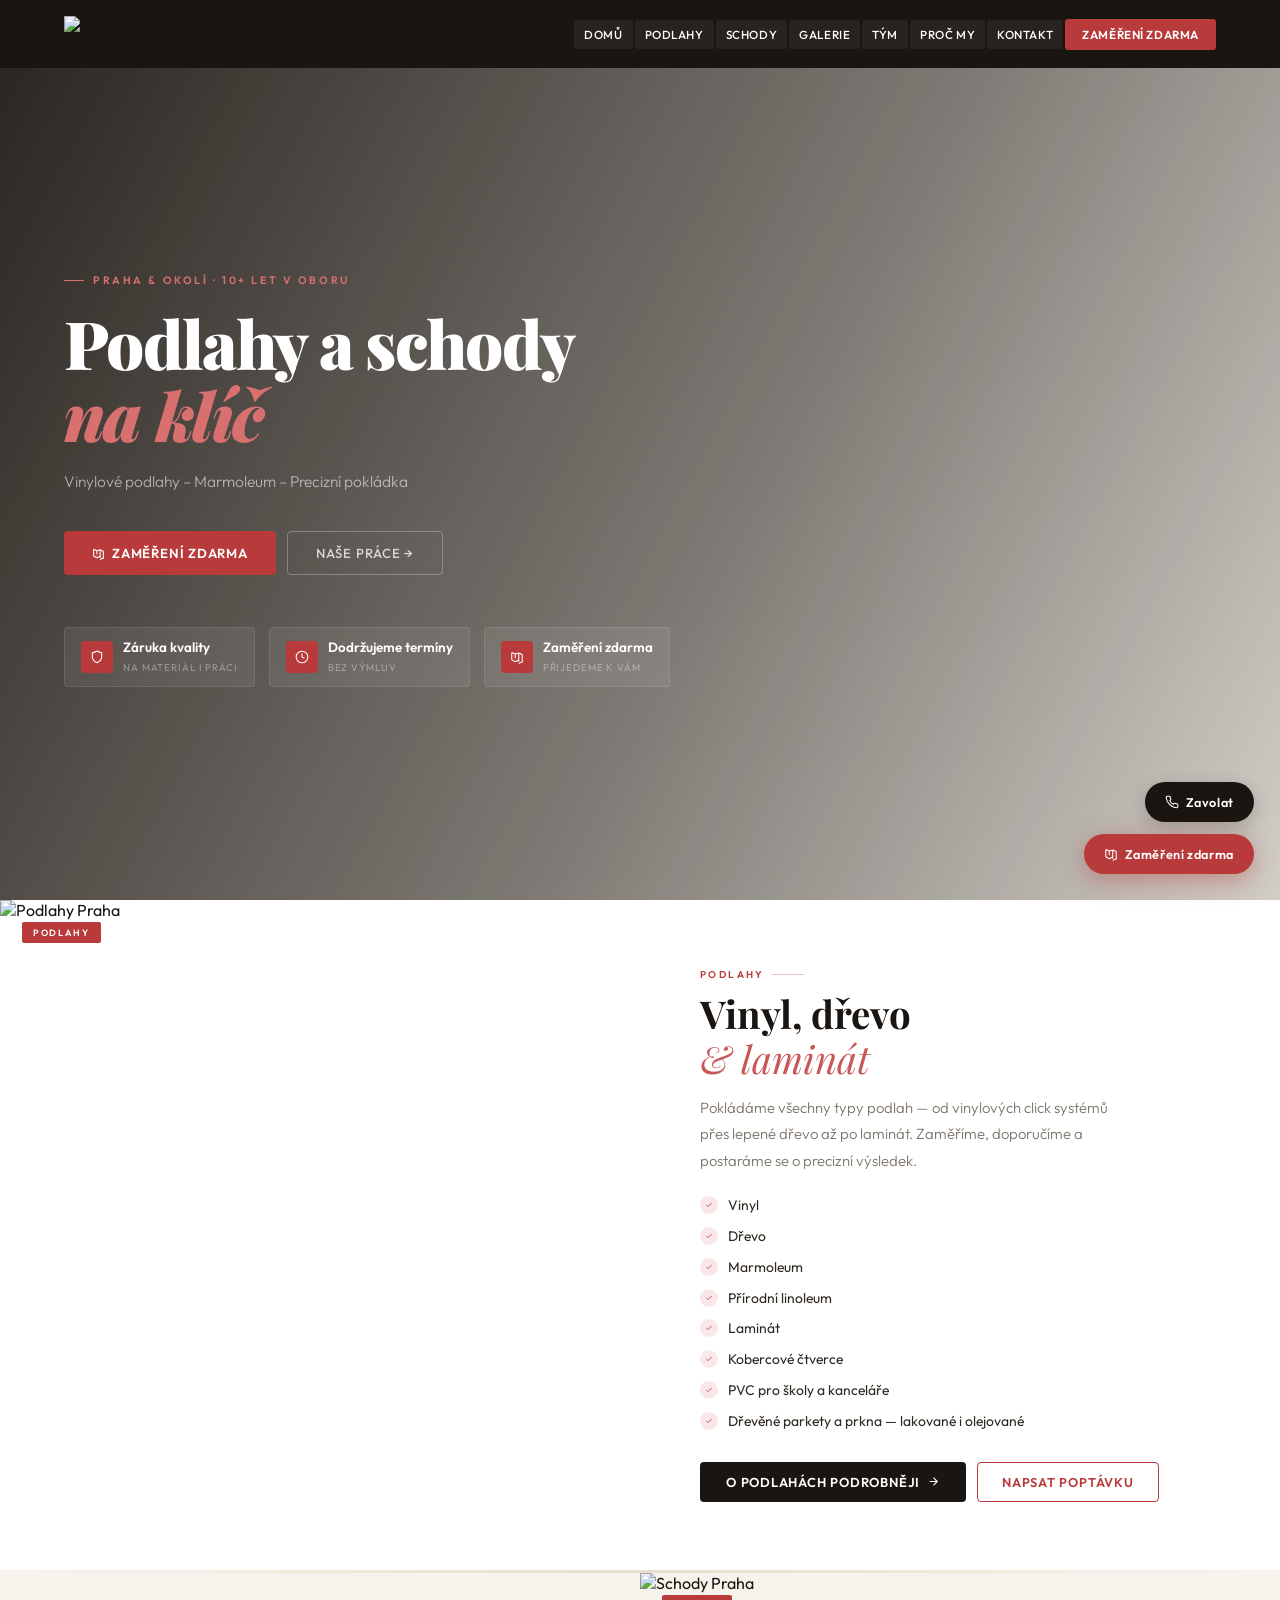
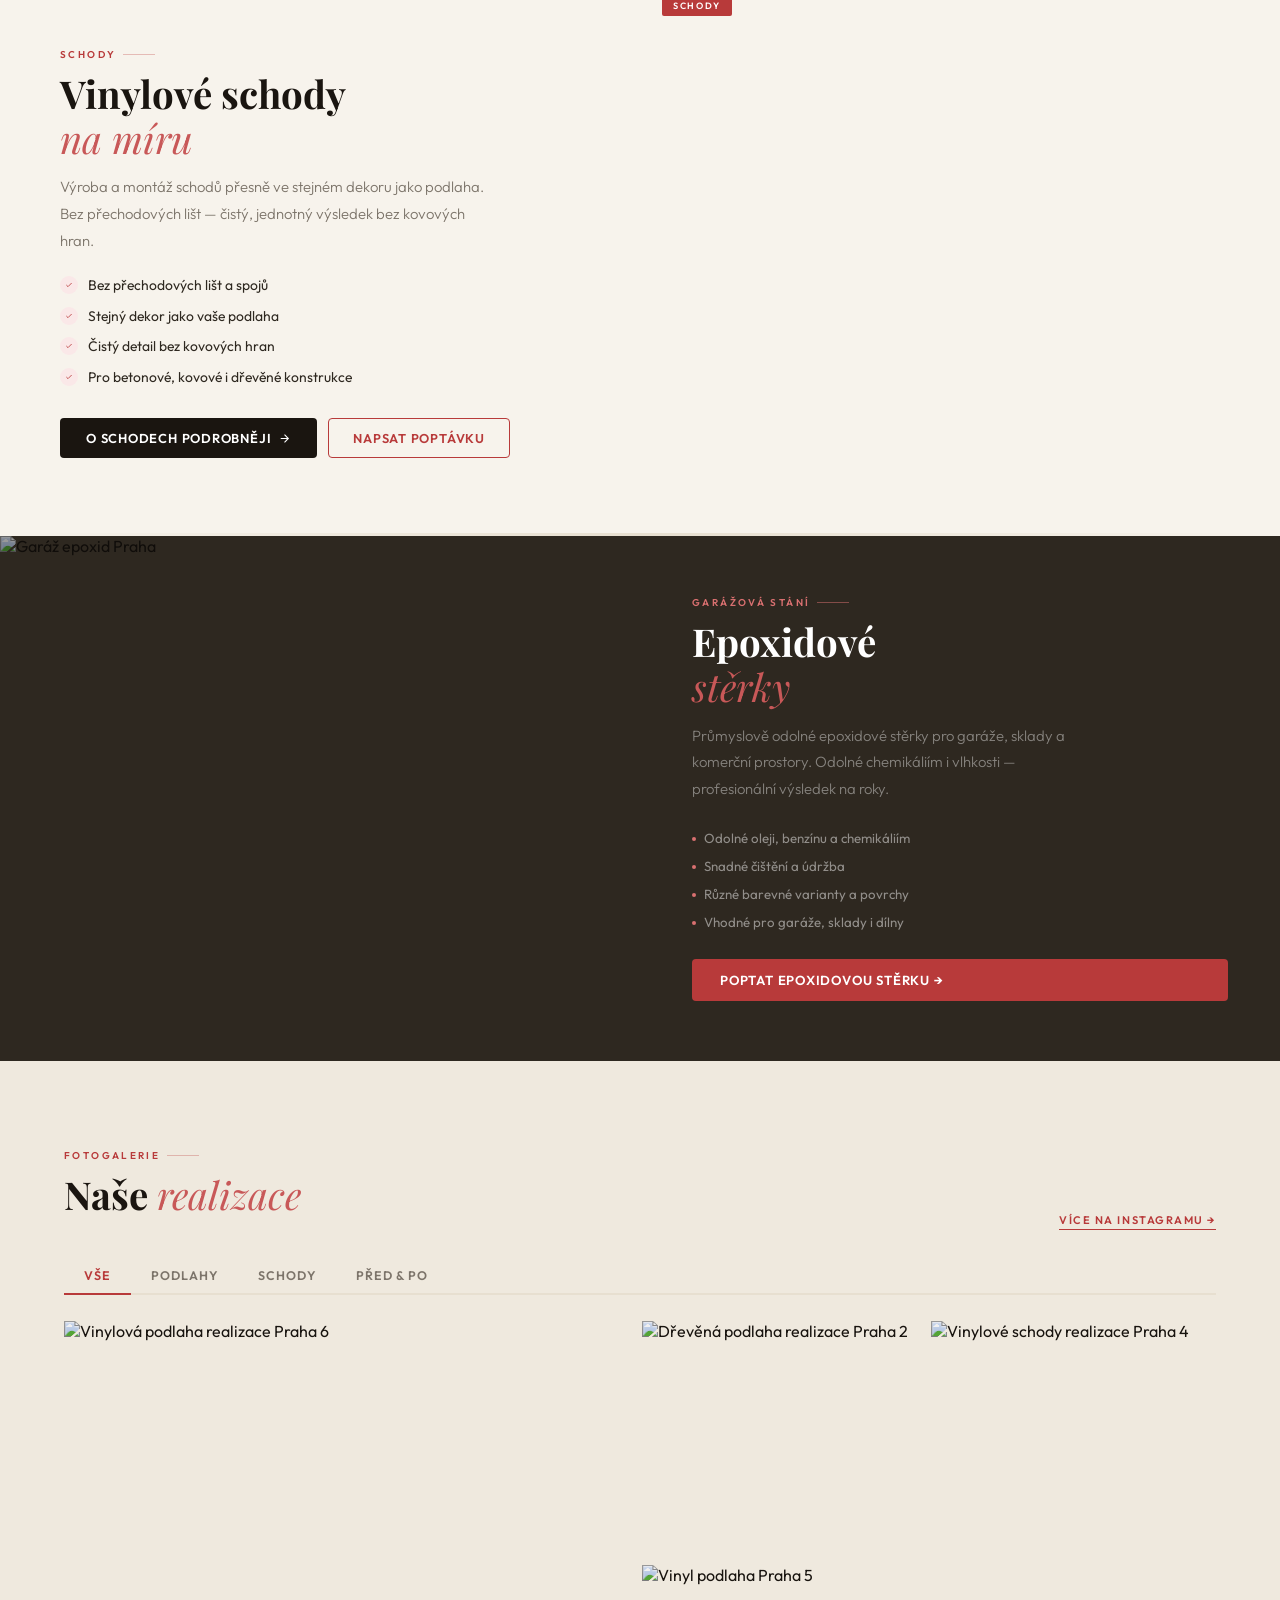
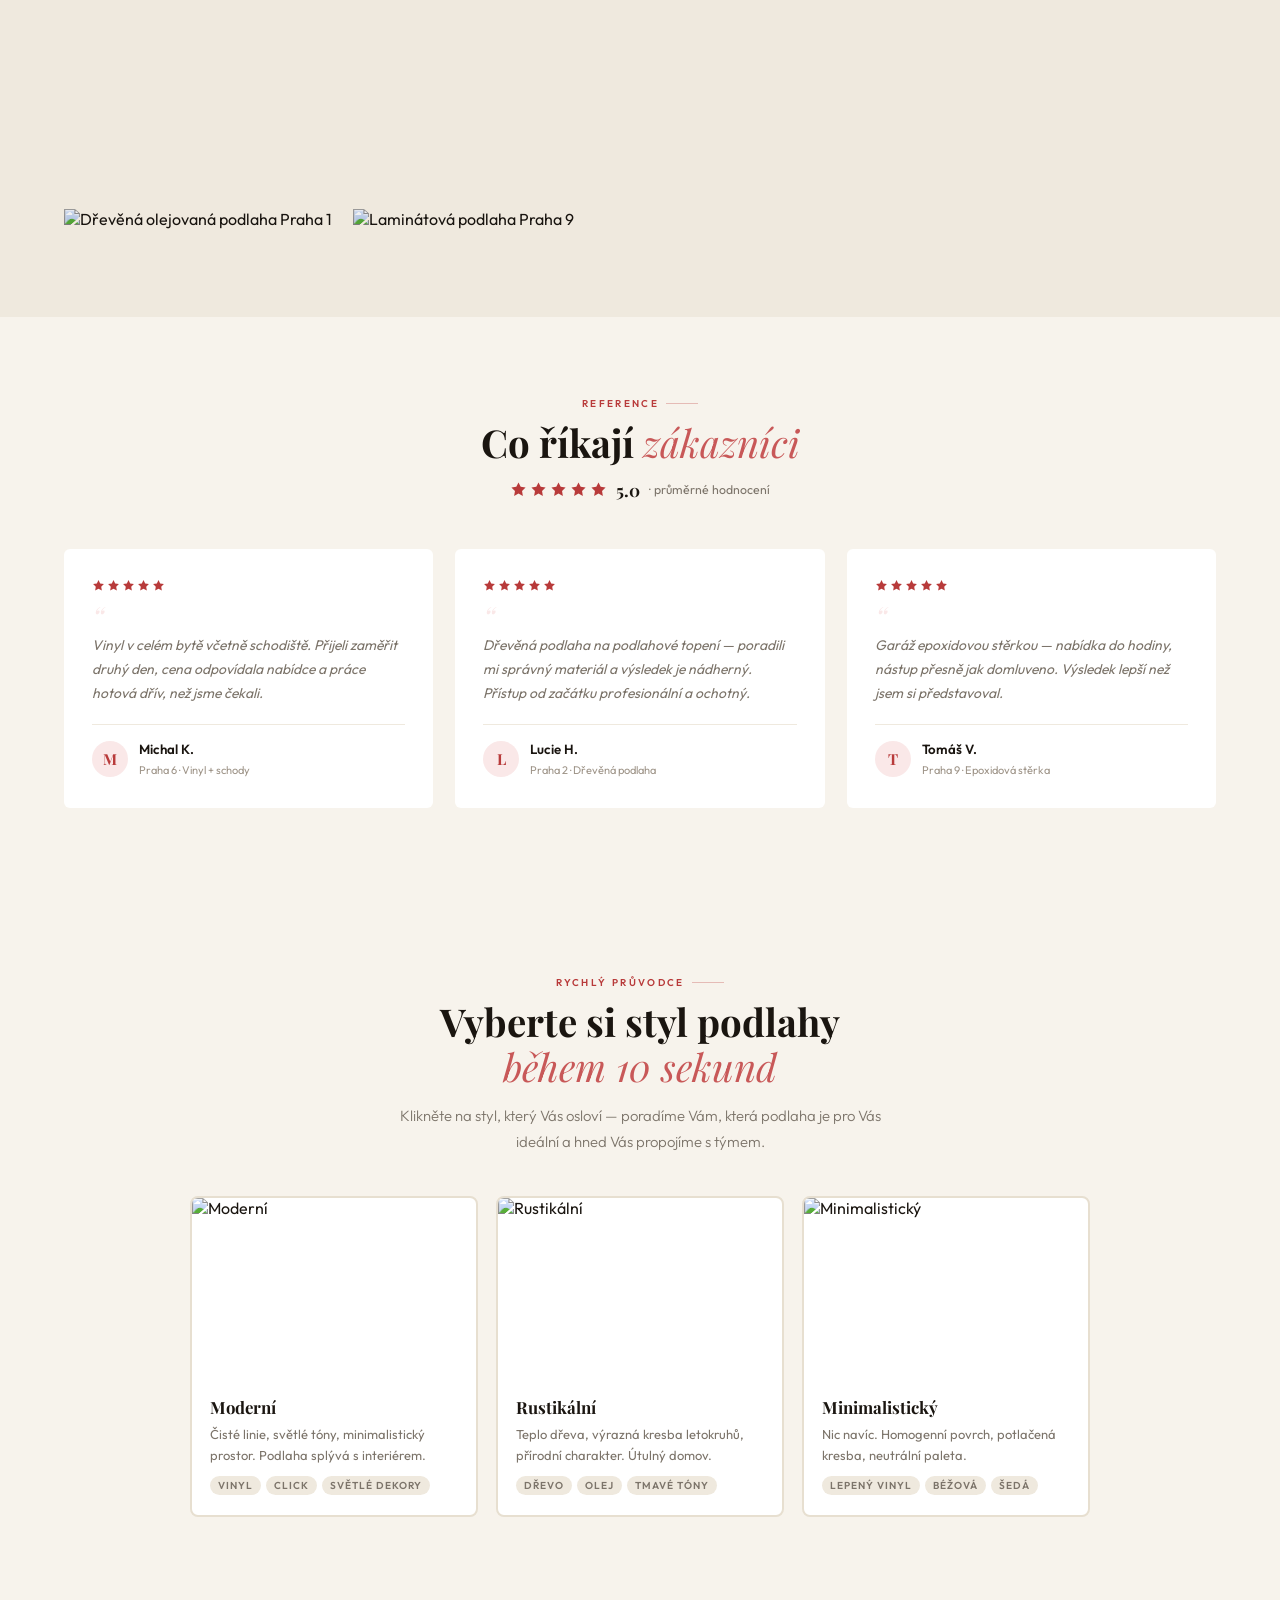
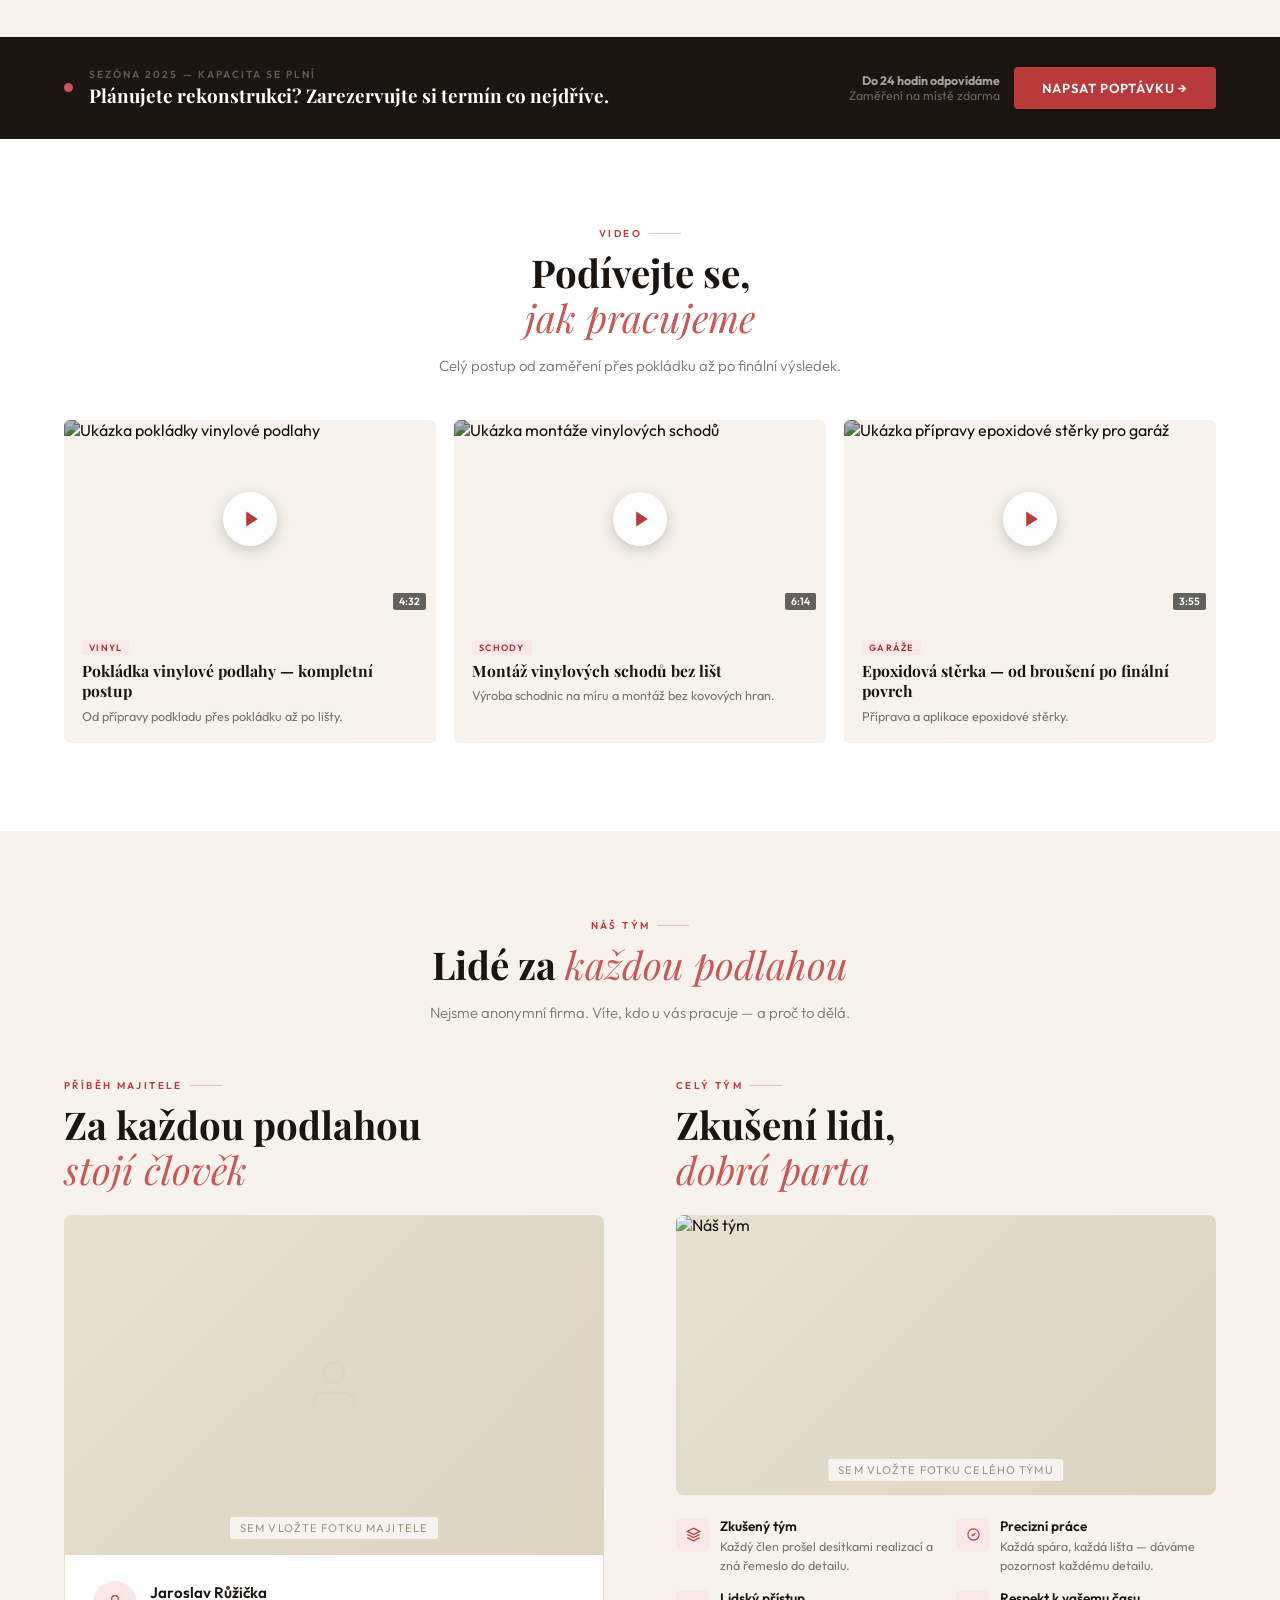
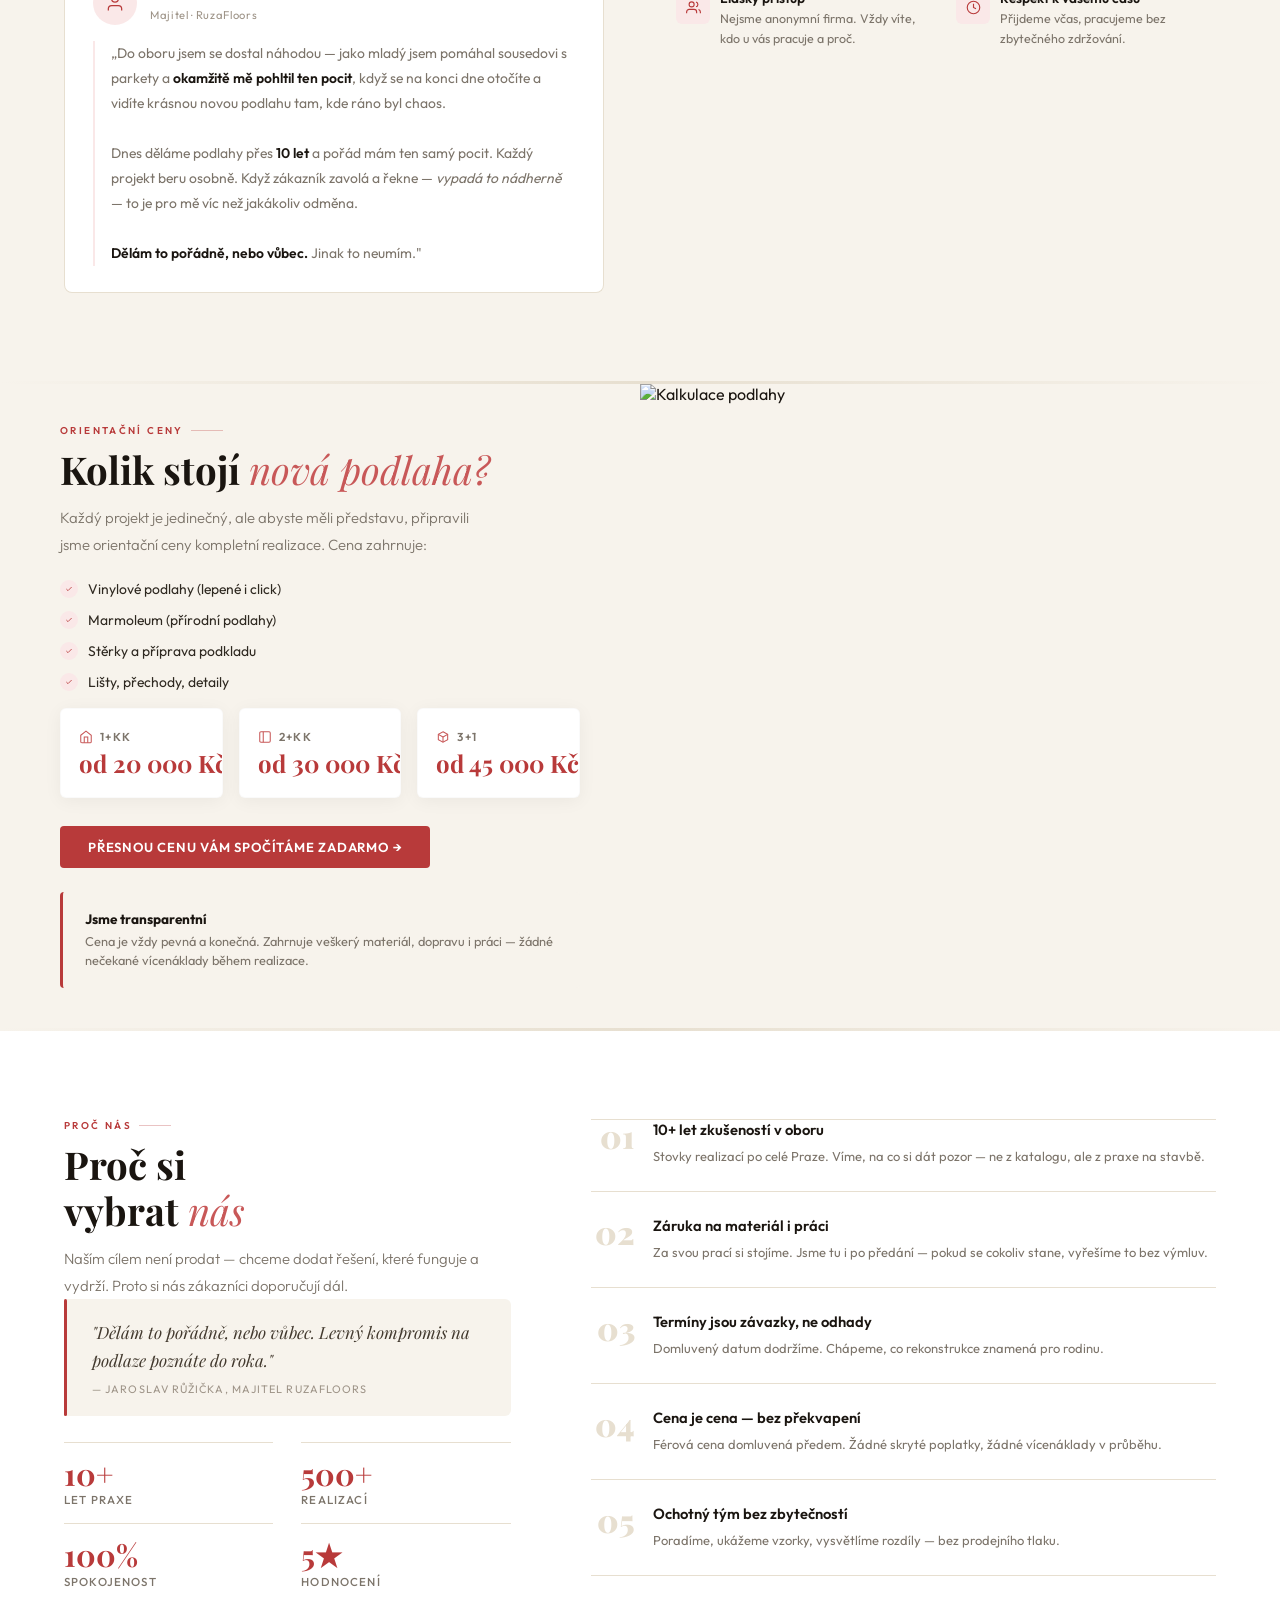
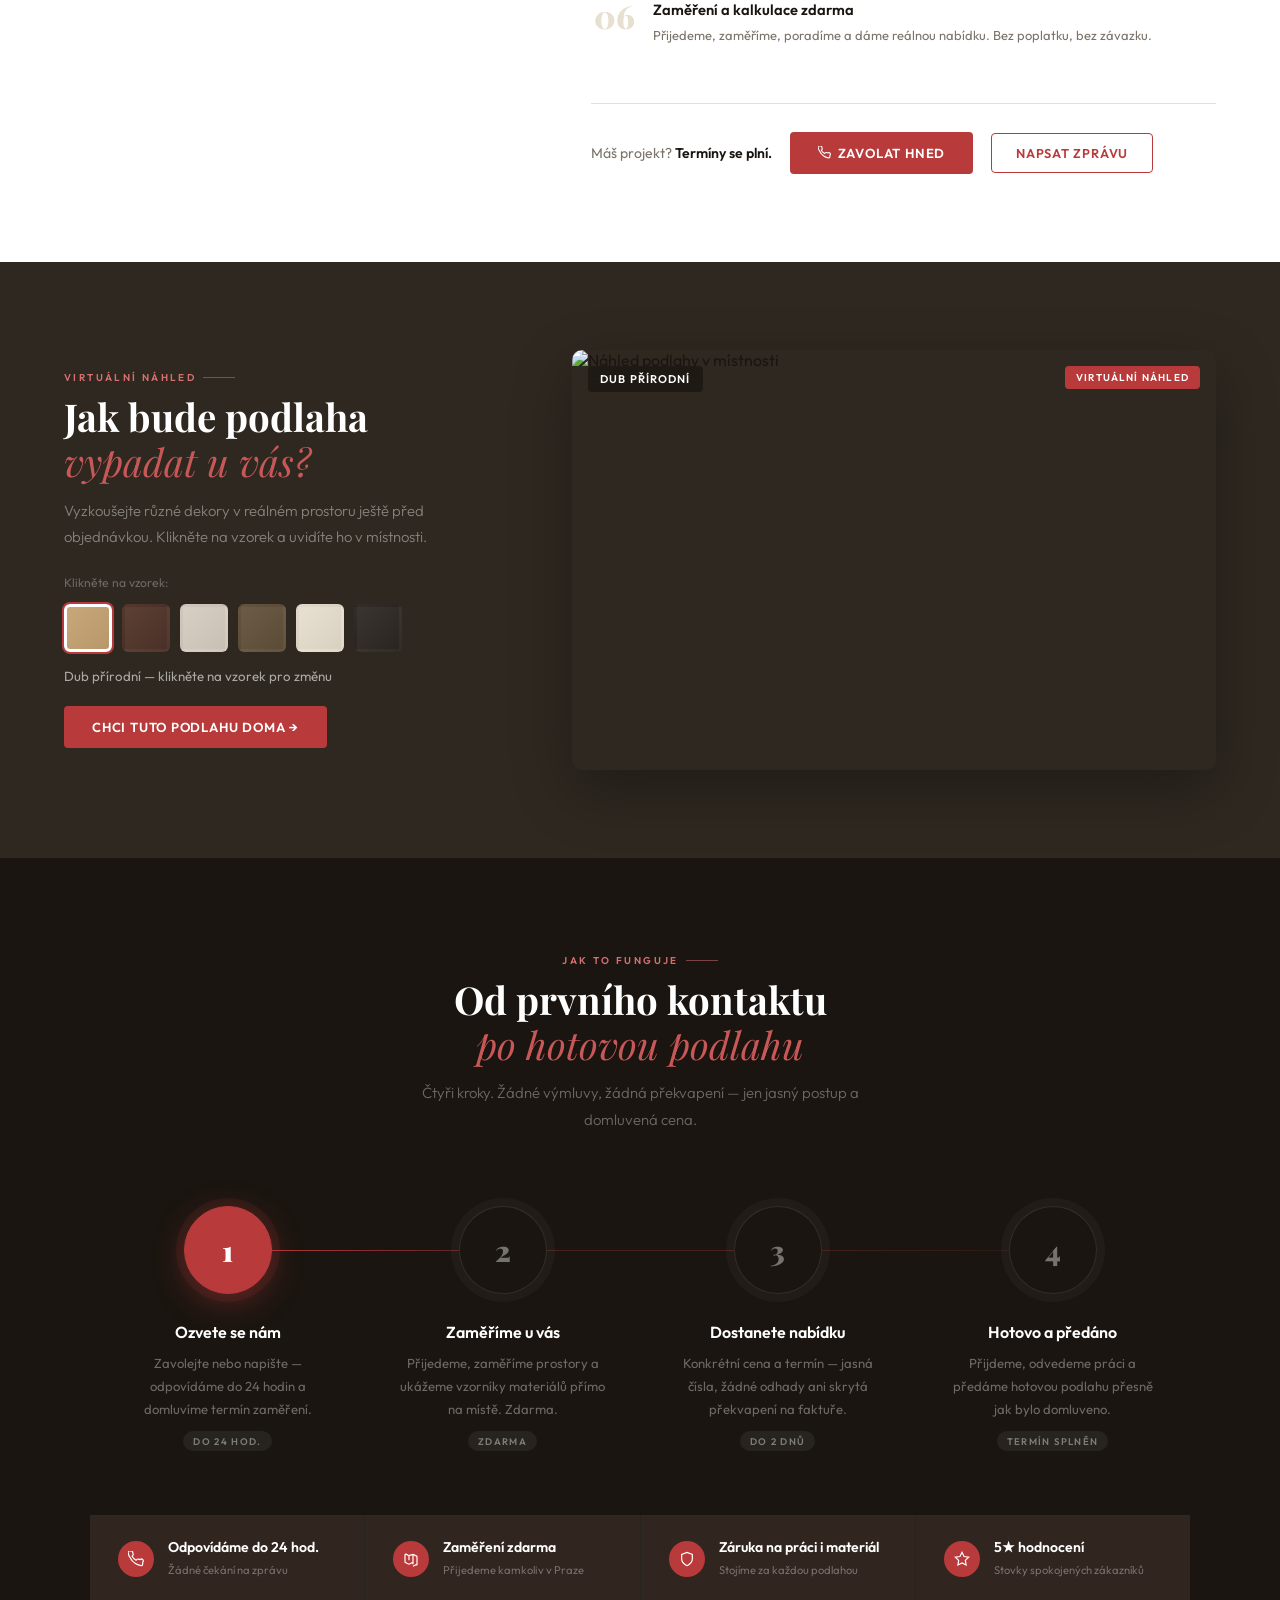
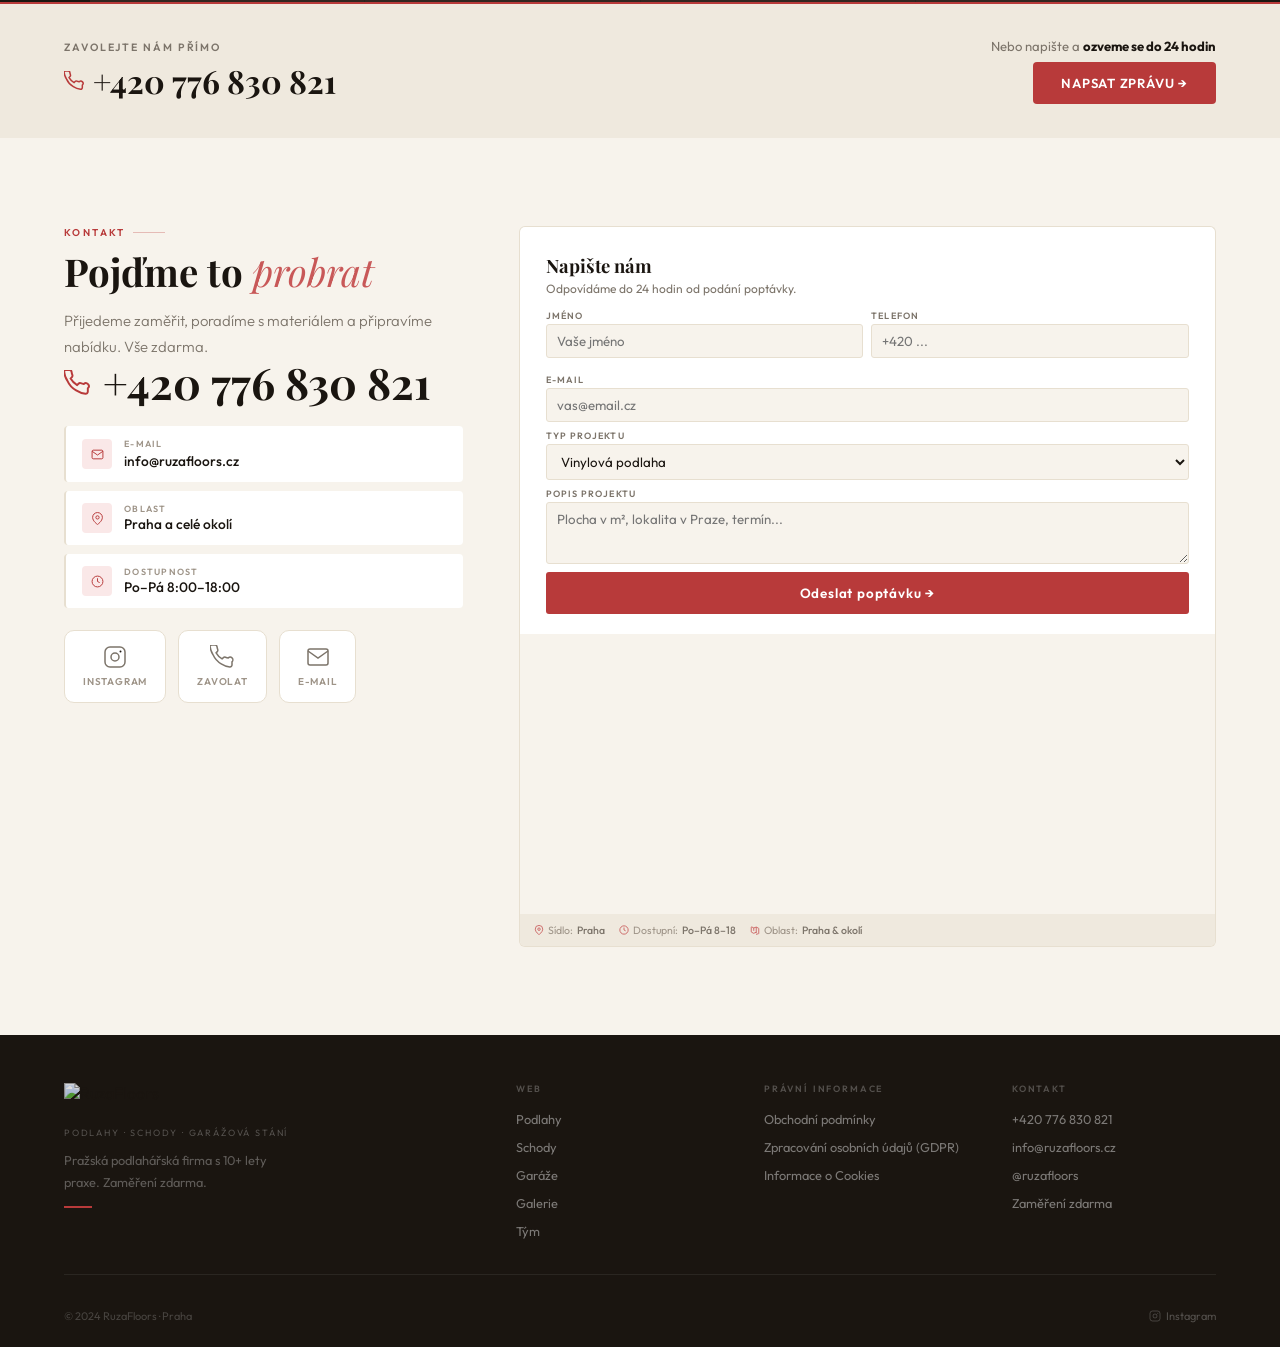
==== commit 28a46f64: "Add files via upload" ====
--- a/index.html
+++ b/index.html
@@ -181,13 +181,12 @@
 
     <!-- HERO -->
     <section class="hero" id="top">
-        <div class="hbgi"></div>
+        <div class="hbgi" style="background-image: url('https://images.unsplash.com/photo-1600607687939-ce8a6c25118c?w=1920&q=85');"></div>
         <div class="hov"></div>
         <div class="hc">
             <div class="heye">Praha &amp; okolí · 10+ let v oboru</div>
-            <h1>Podlaha, která<br>nezklame. <em>Tým,</em><br><em>který dodrží slovo.</em></h1>
-            <p class="hsub">Nejsme největší firma v Česku. Jsme ta pražská, na kterou se lidi ptají sousedů. Vinyl,
-                dřevo, schody nebo garáž — poctivá práce, jasná cena.</p>
+            <h1>Podlahy a schody<br><em>na klíč</em></h1>
+            <p class="hsub">Vinylové podlahy – Marmoleum – Precizní pokládka</p>
             <div class="hbtns">
                 <button class="btnr" onclick="openM()"><svg viewBox="0 0 24 24">
                         <path
@@ -223,7 +222,7 @@
     <!-- PODLAHY -->
     <section id="podlahy">
         <div class="bsplit rv">
-            <div class="bsi"><img src="https://images.unsplash.com/photo-1600607687939-ce8a6c25118c?w=1200&q=85"
+            <div class="bsi"><img src="https://images.unsplash.com/photo-1600607687920-4e2a09cf159d?w=1200&q=85"
                     alt="Podlahy Praha" loading="lazy"><span class="bsb">Podlahy</span></div>
             <div class="bst">
                 <div class="sl">Podlahy</div>
@@ -275,7 +274,7 @@
     <!-- GARÁŽE -->
     <section id="garage">
         <div class="giinner rv">
-            <div class="giimg"><img src="https://images.unsplash.com/photo-1632205000671-72ccc03e4561?w=1200&q=85"
+            <div class="giimg"><img src="https://images.unsplash.com/photo-1542362567-b05e8180f6e6?w=1200&q=85"
                     alt="Garáž epoxid Praha" loading="lazy"></div>
             <div class="gitxt">
                 <div class="sl">Garážová stání</div>
@@ -710,7 +709,7 @@
                                     <path d="M20 21v-2a4 4 0 00-4-4H8a4 4 0 00-4 4v2" />
                                     <circle cx="12" cy="7" r="4" />
                                 </svg></div>
-                            <div class="ownernm"><strong>Jan Růža</strong><span>Majitel · RuzaFloors</span></div>
+                            <div class="ownernm"><strong>Jaroslav Růžička</strong><span>Majitel · RuzaFloors</span></div>
                         </div>
                         <p class="ownerstory">„Do oboru jsem se dostal náhodou — jako mladý jsem pomáhal sousedovi s
                             parkety a <strong>okamžitě mě pohltil ten pocit</strong>, když se na konci dne otočíte a
@@ -725,11 +724,7 @@
             <div class="rv d1">
                 <div class="sl">Celý tým</div>
                 <h2 class="sh" style="margin-bottom:22px">Zkušení lidi,<br><em>dobrá parta</em></h2>
-                <div class="teamphoto"><svg viewBox="0 0 24 24">
-                        <path d="M17 21v-2a4 4 0 00-4-4H5a4 4 0 00-4 4v2" />
-                        <circle cx="9" cy="7" r="4" />
-                        <path d="M23 21v-2a4 4 0 00-3-3.87M16 3.13a4 4 0 010 7.75" />
-                    </svg></div>
+                <div class="teamphoto"><img src="https://images.unsplash.com/photo-1541746972996-4e0b0f43e01a?w=800&q=80" alt="Náš tým" style="width:100%; height:100%; object-fit:cover; border-radius:4px;"></div>
                 <div class="teamvals">
                     <div class="tv">
                         <div class="tvi"><svg viewBox="0 0 24 24">
@@ -775,6 +770,47 @@
         </div>
     </section>
 
+    <div class="svcsep"></div>
+    <!-- CENÍK -->
+    <section id="cenik">
+        <div class="bsplit flip rv">
+            <div class="bsi"><img src="https://images.unsplash.com/photo-1581428982868-e410dd047a90?w=1200&q=85" alt="Kalkulace podlahy" loading="lazy"></div>
+            <div class="bst" style="padding-top: 40px; padding-bottom: 40px;">
+                <div class="sl">Orientační ceny</div>
+                <h2 class="sh">Kolik stojí <em>nová podlaha?</em></h2>
+                <p class="sp">Každý projekt je jedinečný, ale abyste měli představu, připravili jsme orientační ceny kompletní realizace. Cena zahrnuje:</p>
+                <ul class="bscl" style="margin-bottom: 16px;">
+                    <li><span class="bscd"><svg viewBox="0 0 24 24"><polyline points="20 6 9 17 4 12" /></svg></span>Vinylové podlahy (lepené i click)</li>
+                    <li><span class="bscd"><svg viewBox="0 0 24 24"><polyline points="20 6 9 17 4 12" /></svg></span>Marmoleum (přírodní podlahy)</li>
+                    <li><span class="bscd"><svg viewBox="0 0 24 24"><polyline points="20 6 9 17 4 12" /></svg></span>Stěrky a příprava podkladu</li>
+                    <li><span class="bscd"><svg viewBox="0 0 24 24"><polyline points="20 6 9 17 4 12" /></svg></span>Lišty, přechody, detaily</li>
+                </ul>
+                <div class="pricing-cards">
+                    <div class="pcard">
+                        <div class="pcard-title"><svg viewBox="0 0 24 24"><path d="M3 9l9-7 9 7v11a2 2 0 01-2 2H5a2 2 0 01-2-2z" /><polyline points="9 22 9 12 15 12 15 22" /></svg>1+kk</div>
+                        <div class="pcard-price">od 20 000 Kč</div>
+                    </div>
+                    <div class="pcard">
+                        <div class="pcard-title"><svg viewBox="0 0 24 24"><rect x="3" y="3" width="18" height="18" rx="2" ry="2" /><line x1="9" y1="3" x2="9" y2="21" /></svg>2+kk</div>
+                        <div class="pcard-price">od 30 000 Kč</div>
+                    </div>
+                    <div class="pcard">
+                        <div class="pcard-title"><svg viewBox="0 0 24 24"><path d="M12 3l8 4.5v9L12 21l-8-4.5v-9L12 3z" /><line x1="12" y1="21" x2="12" y2="12" /><line x1="12" y1="12" x2="20" y2="7.5" /><line x1="12" y1="12" x2="4" y2="7.5" /></svg>3+1</div>
+                        <div class="pcard-price">od 45 000 Kč</div>
+                    </div>
+                </div>
+                <div class="bsbtns">
+                    <button class="btnr" onclick="openM()">Přesnou cenu vám spočítáme zadarmo →</button>
+                </div>
+                <div style="margin-top: 24px; padding: 18px 22px; background: var(--bg); border-left: 3px solid var(--red); border-radius: 4px;">
+                    <strong style="display: block; font-size: 0.85rem; margin-bottom: 4px; color: var(--ink);">Jsme transparentní</strong>
+                    <p style="font-size: 0.8rem; color: var(--st); line-height: 1.5; margin: 0;">Cena je vždy pevná a konečná. Zahrnuje veškerý materiál, dopravu i práci — žádné nečekané vícenáklady během realizace.</p>
+                </div>
+            </div>
+        </div>
+    </section>
+    <div class="svcsep"></div>
+
     <!-- PROČ MY -->
     <section id="proc-my">
         <div class="whylayout">
@@ -784,7 +820,7 @@
                 <p class="sp">Naším cílem není prodat — chceme dodat řešení, které funguje a vydrží. Proto si nás
                     zákazníci doporučují dál.</p>
                 <div class="whypq">
-                    <p>"Dělám to pořádně, nebo vůbec. Levný kompromis na podlaze poznáte do roka."</p><cite>— Jan Růža,
+                    <p>"Dělám to pořádně, nebo vůbec. Levný kompromis na podlaze poznáte do roka."</p><cite>— Jaroslav Růžička,
                         majitel RuzaFloors</cite>
                 </div>
                 <div class="whynums">
--- a/style.css
+++ b/style.css
@@ -7,7 +7,10 @@
 }
 
 html {
-    scroll-behavior: smooth
+    scroll-behavior: smooth;
+    overflow-x: clip;
+    width: 100%;
+    background: var(--bg)
 }
 
 :root {
@@ -35,7 +38,9 @@
     font-family: 'Outfit', sans-serif;
     background: var(--bg);
     color: var(--ink);
-    overflow-x: hidden
+    overflow-x: clip;
+    width: 100%;
+    position: relative
 }
 
 a {
@@ -3076,6 +3081,75 @@
     transition-delay: .3s
 }
 
+/* CENIK */
+.pricing-cards {
+    display: grid;
+    grid-template-columns: repeat(auto-fit, minmax(130px, 1fr));
+    gap: 16px;
+    margin-bottom: 28px;
+}
+
+.pcard {
+    background: var(--w);
+    padding: 20px 18px;
+    border-radius: 6px;
+    box-shadow: 0 3px 18px rgba(0, 0, 0, 0.05);
+    border: 1px solid rgba(0, 0, 0, 0.02);
+    transition: all var(--t);
+    position: relative;
+    overflow: hidden;
+}
+
+.pcard::after {
+    content: '';
+    position: absolute;
+    top: 0;
+    left: 0;
+    width: 3px;
+    height: 100%;
+    background: var(--red);
+    opacity: 0;
+    transition: opacity var(--t);
+}
+
+.pcard:hover {
+    transform: translateY(-4px);
+    box-shadow: 0 10px 30px rgba(0, 0, 0, 0.08);
+}
+
+.pcard:hover::after {
+    opacity: 1;
+}
+
+.pcard-title {
+    font-size: 0.72rem;
+    color: var(--st);
+    text-transform: uppercase;
+    letter-spacing: 0.12em;
+    font-weight: 600;
+    margin-bottom: 6px;
+    display: flex;
+    align-items: center;
+    gap: 7px;
+}
+
+.pcard-title svg {
+    width: 14px;
+    height: 14px;
+    stroke: var(--rl);
+    fill: none;
+    stroke-width: 1.8;
+}
+
+.pcard-price {
+    font-family: 'Playfair Display', serif;
+    font-size: 1.5rem;
+    font-weight: 700;
+    color: var(--red);
+    line-height: 1.1;
+    white-space: nowrap;
+}
+
 /* RESPONSIVE */
 @media(max-width:1100px) {
     .ft {
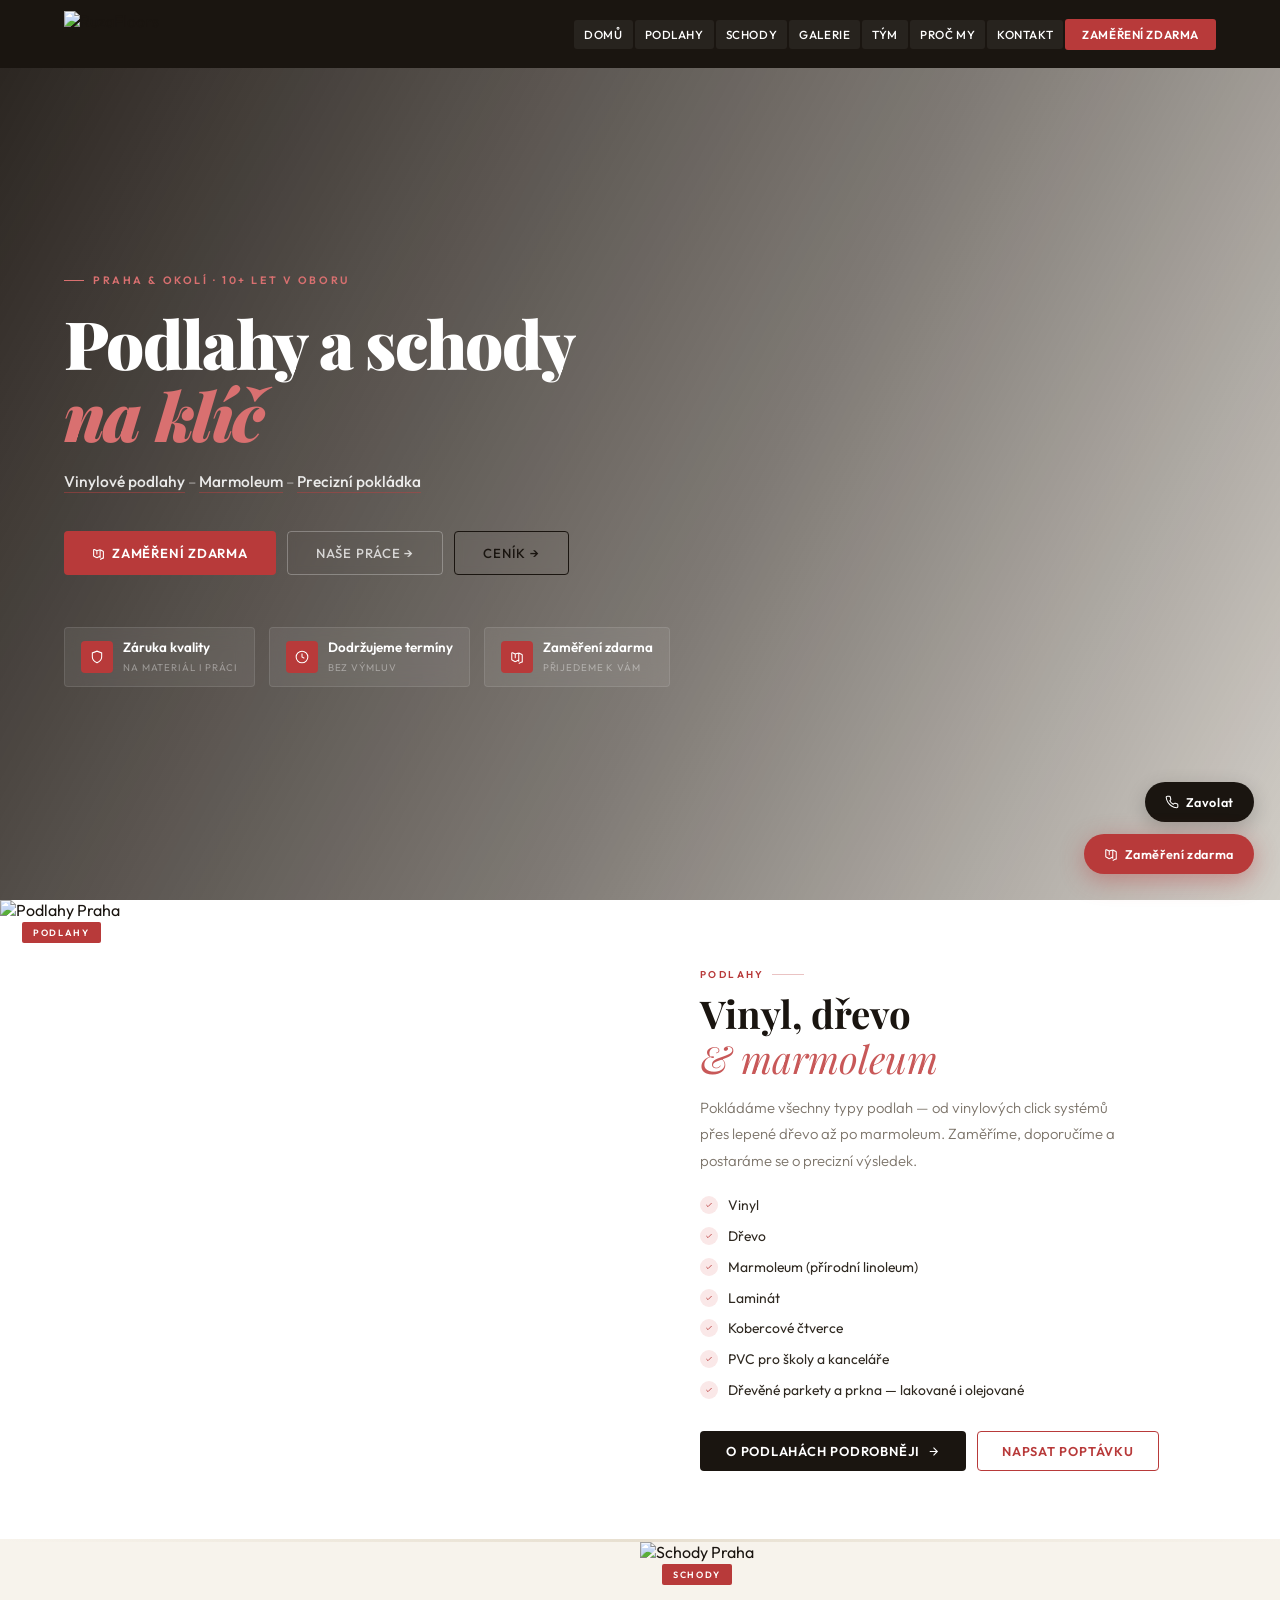
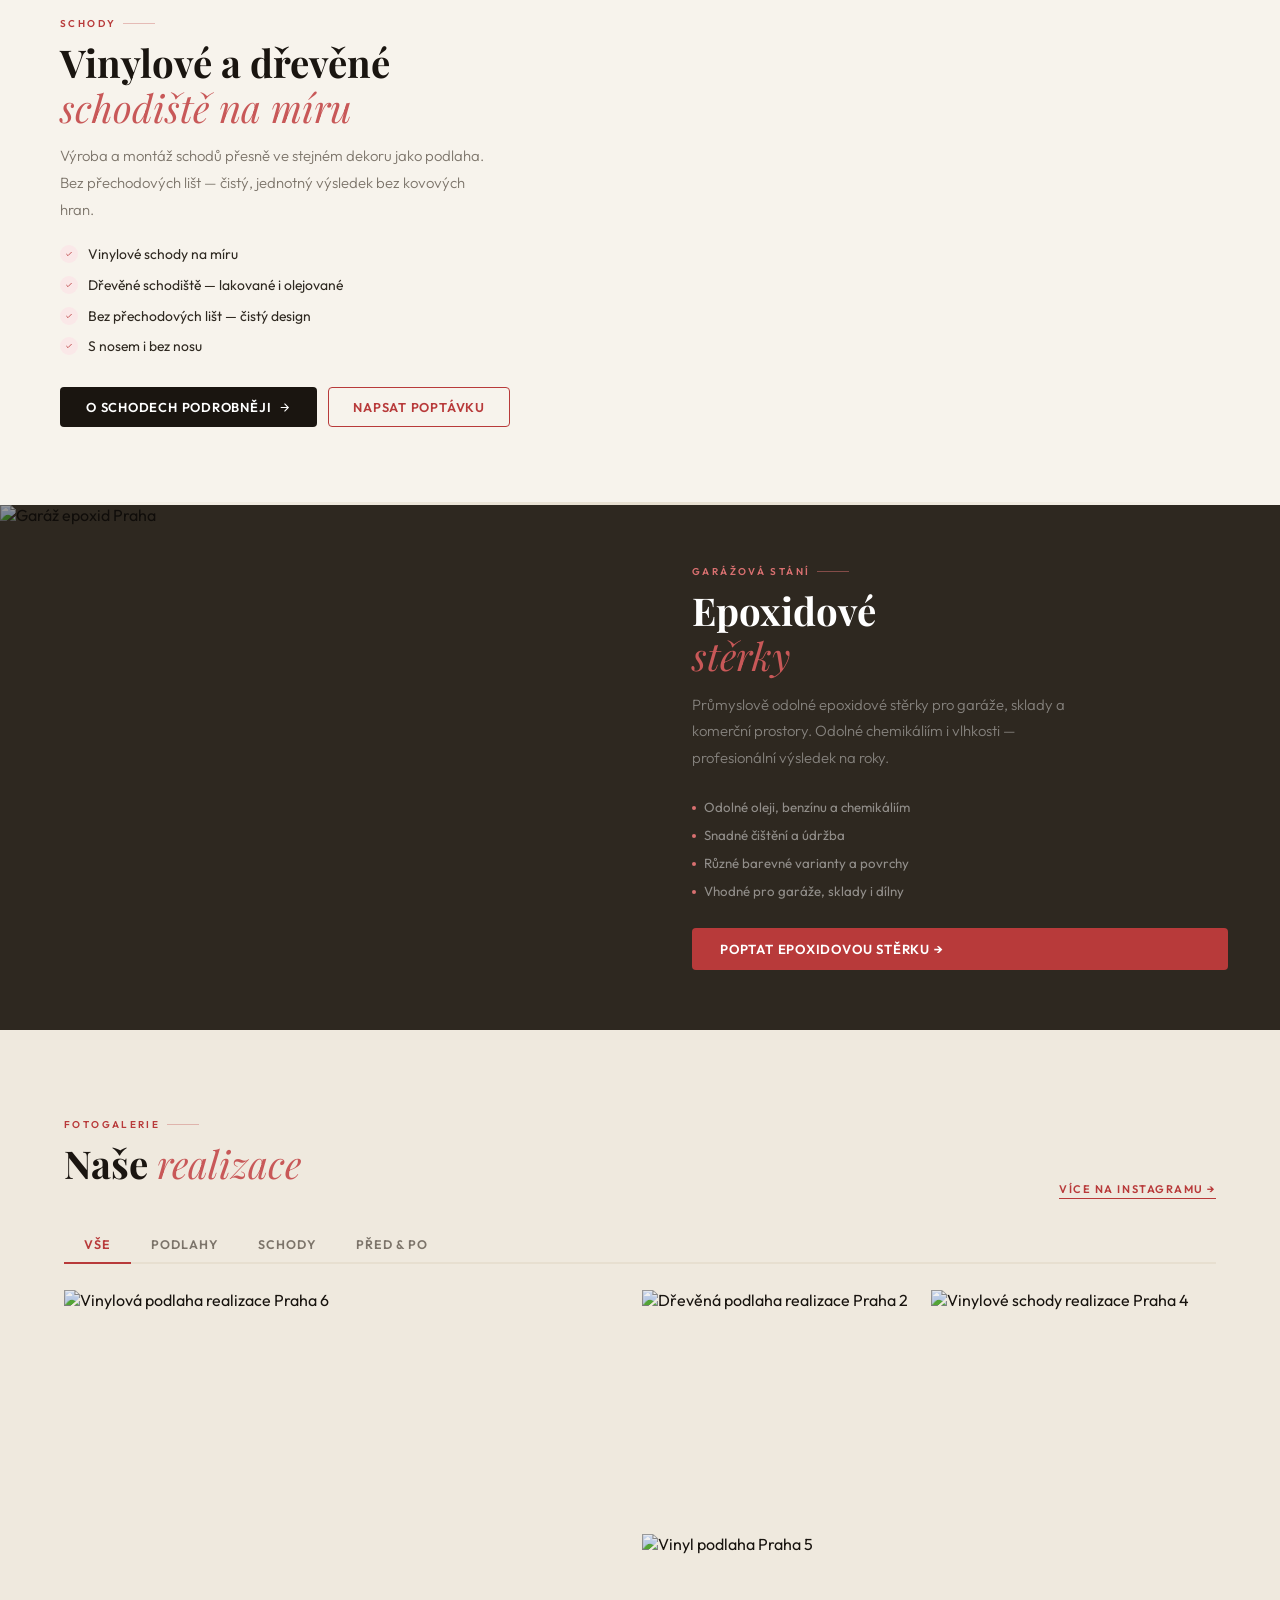
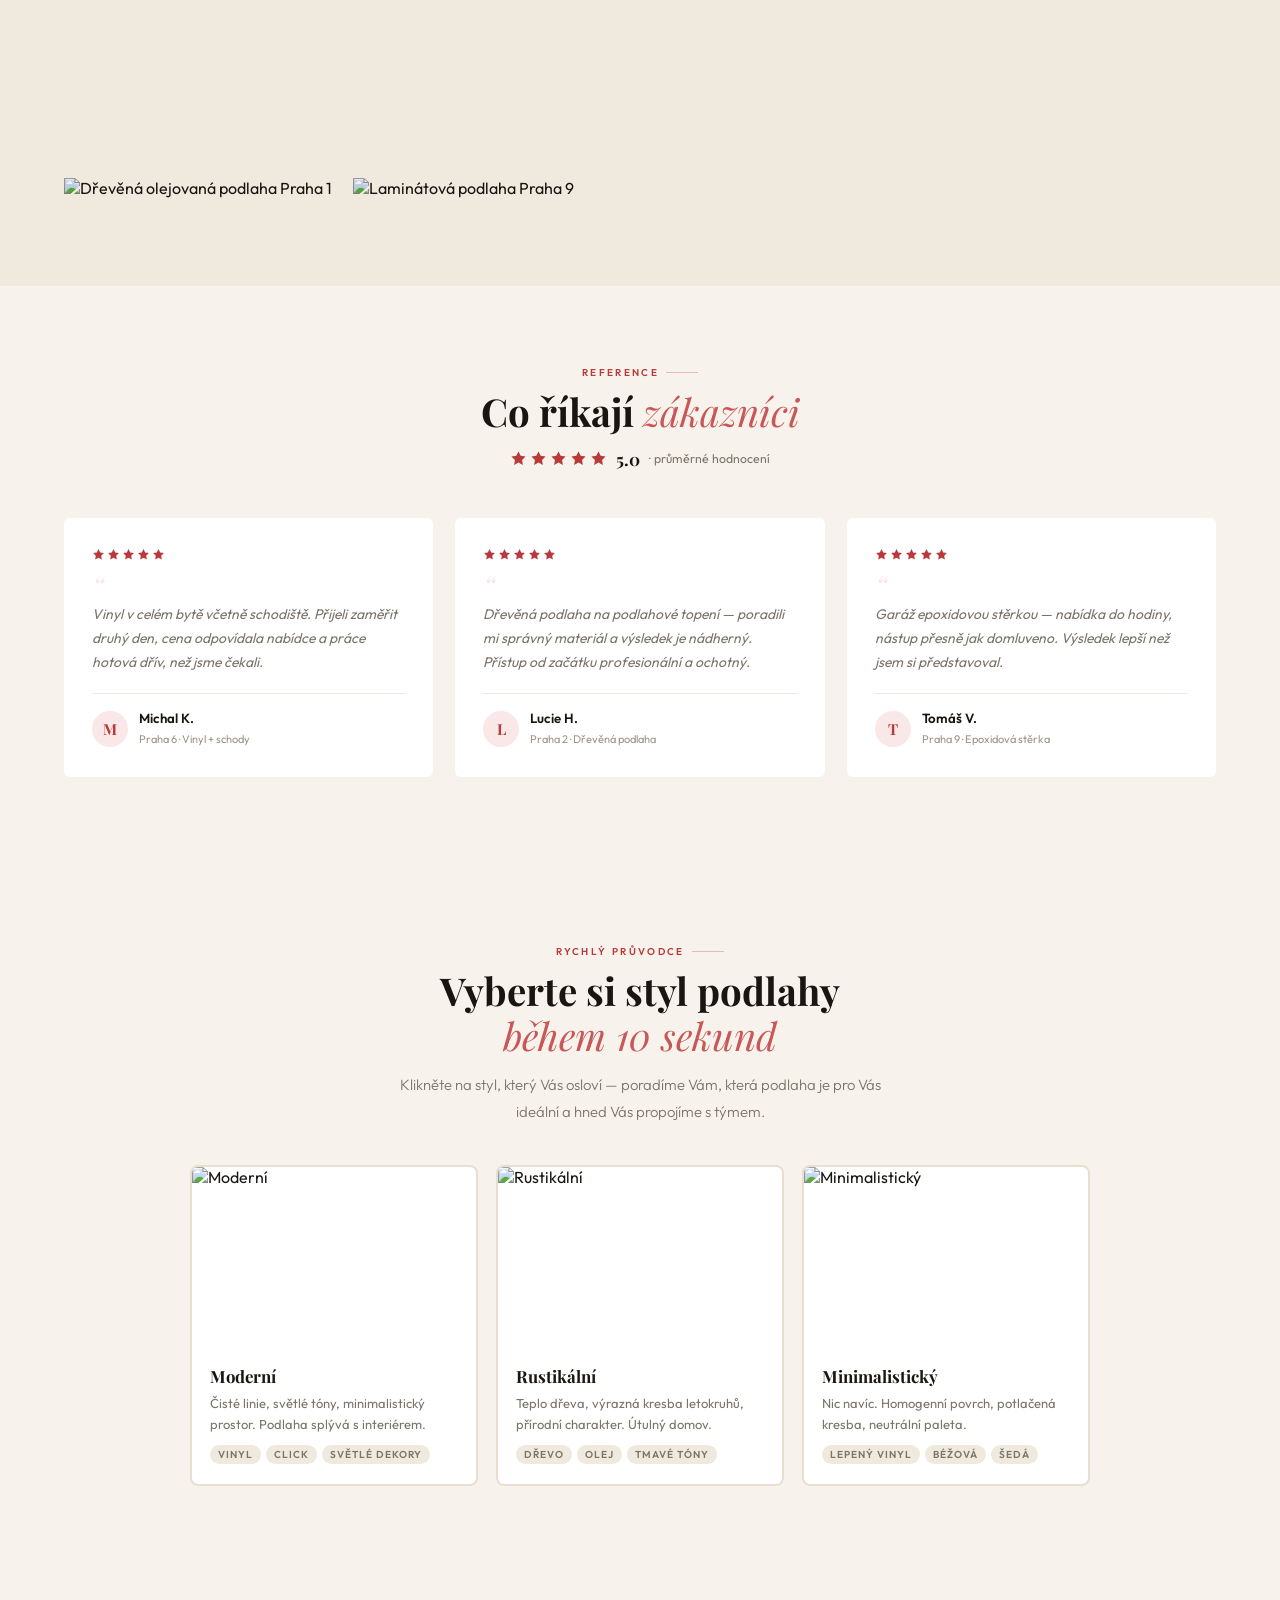
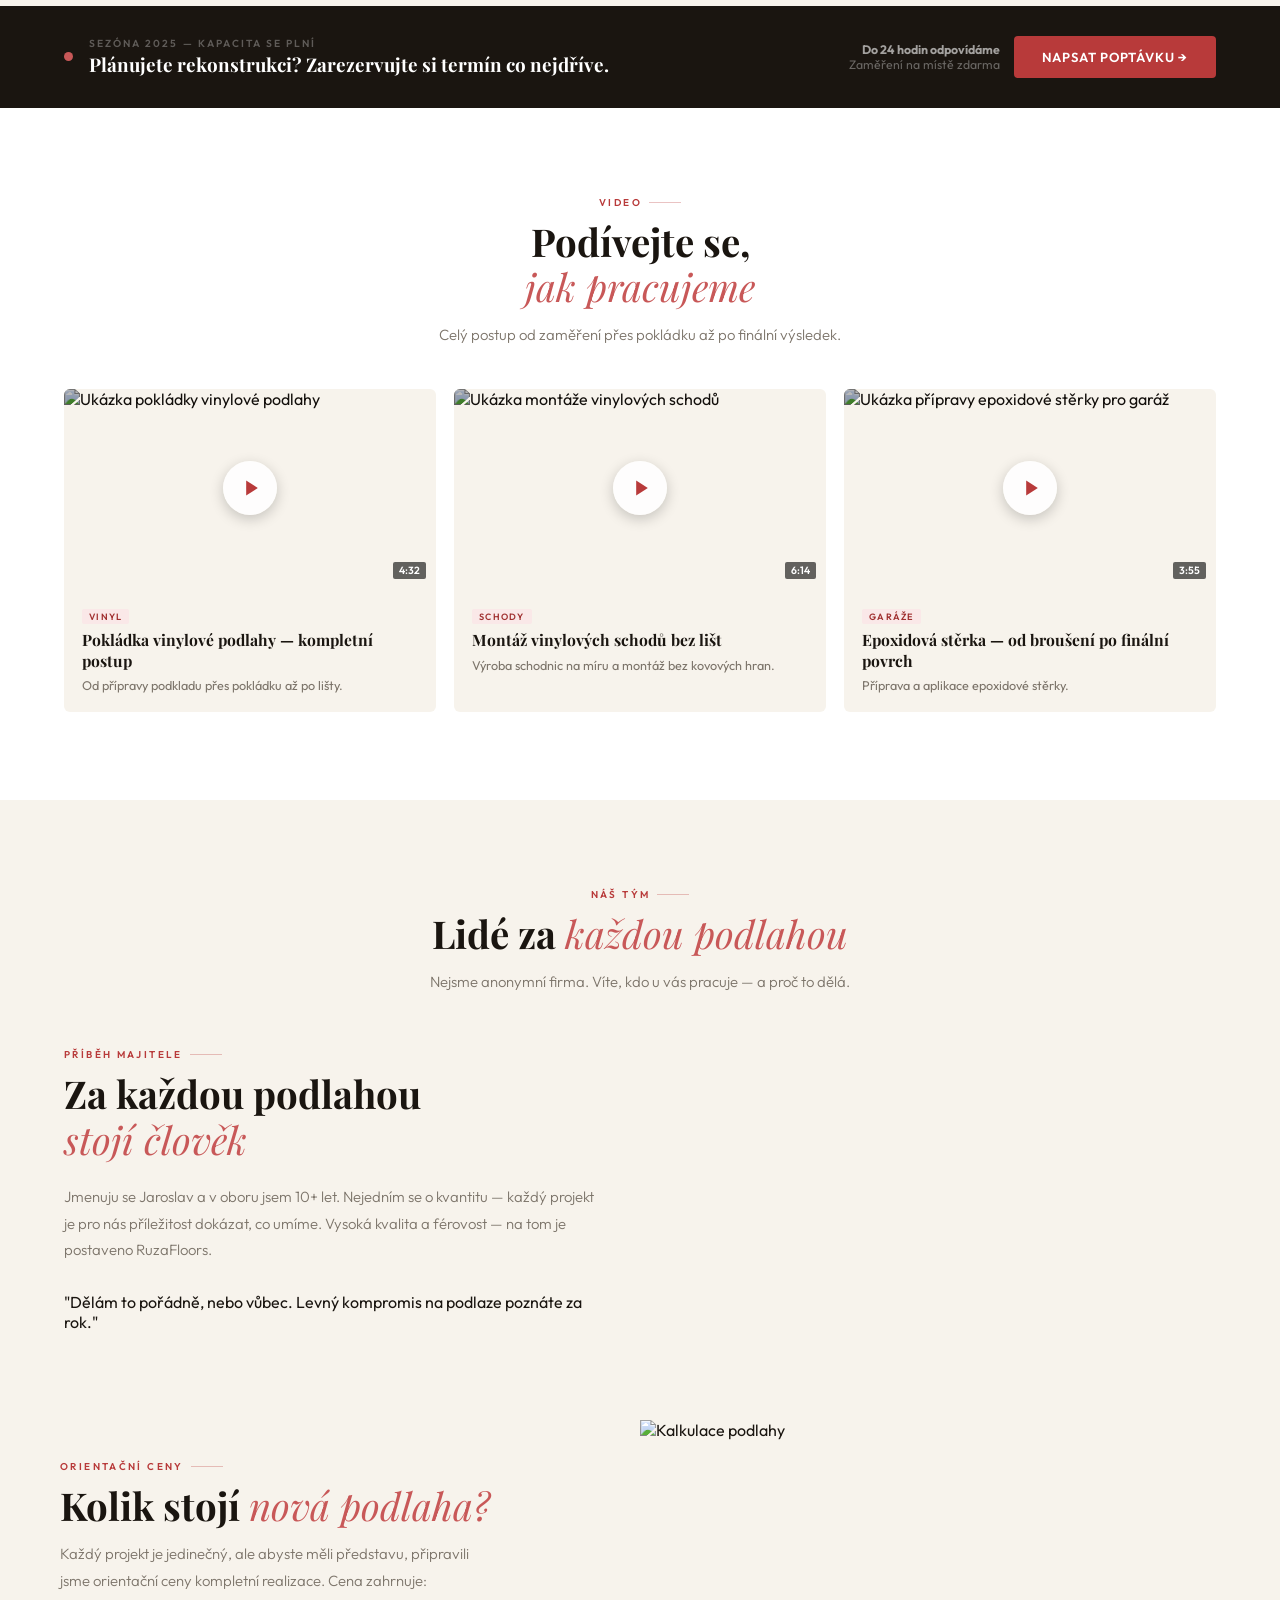
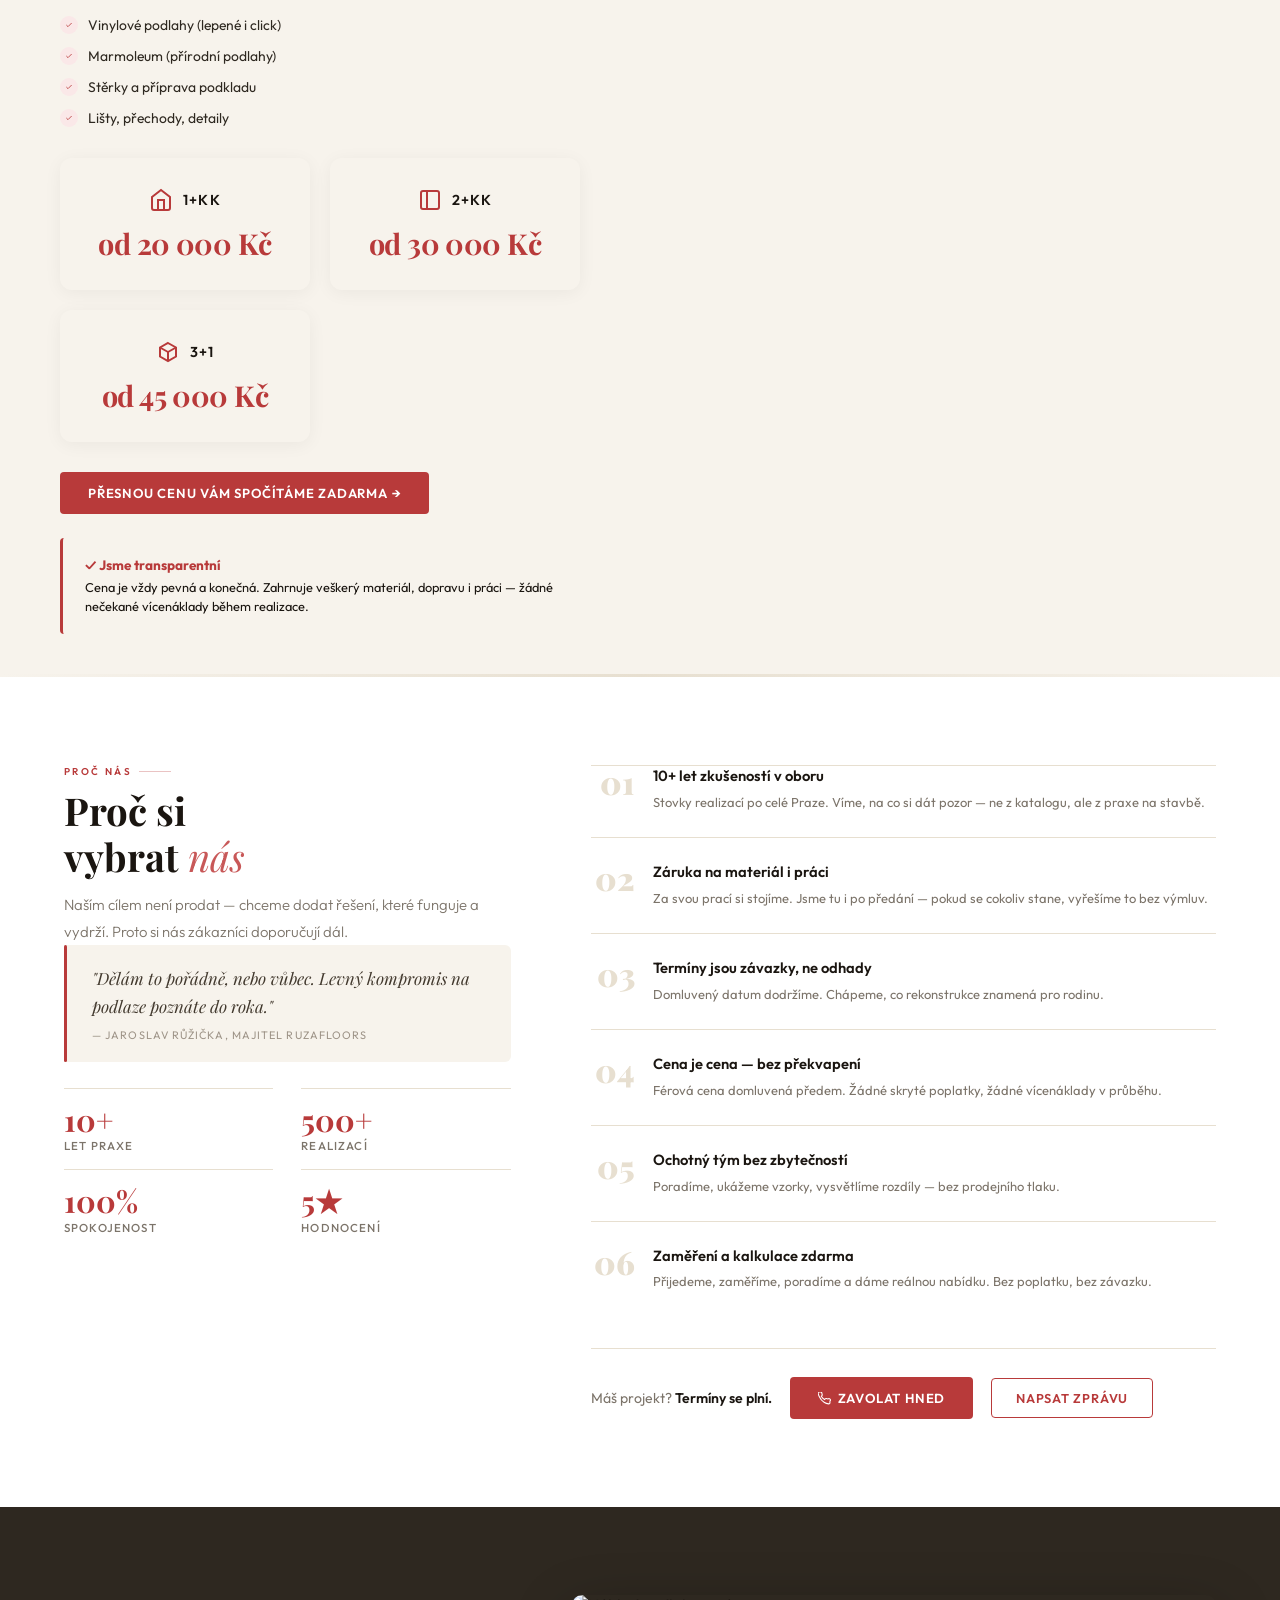
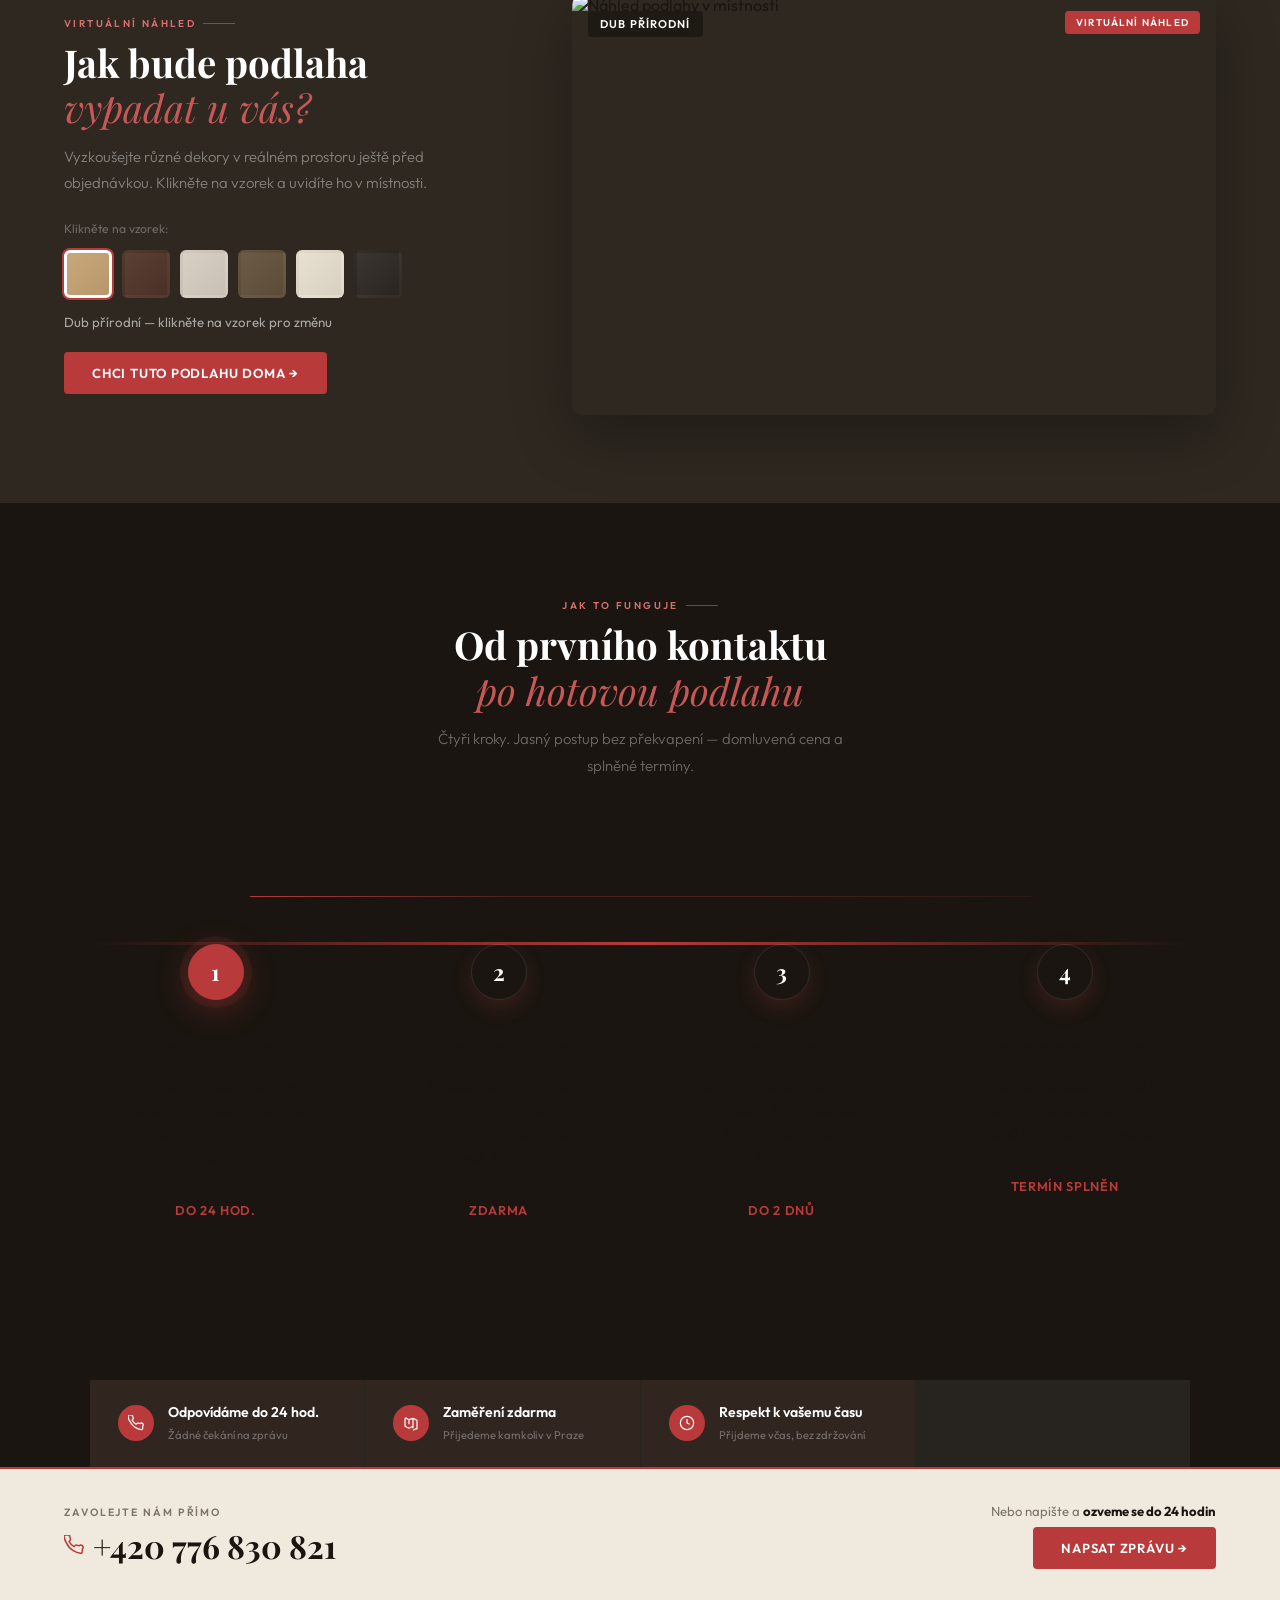
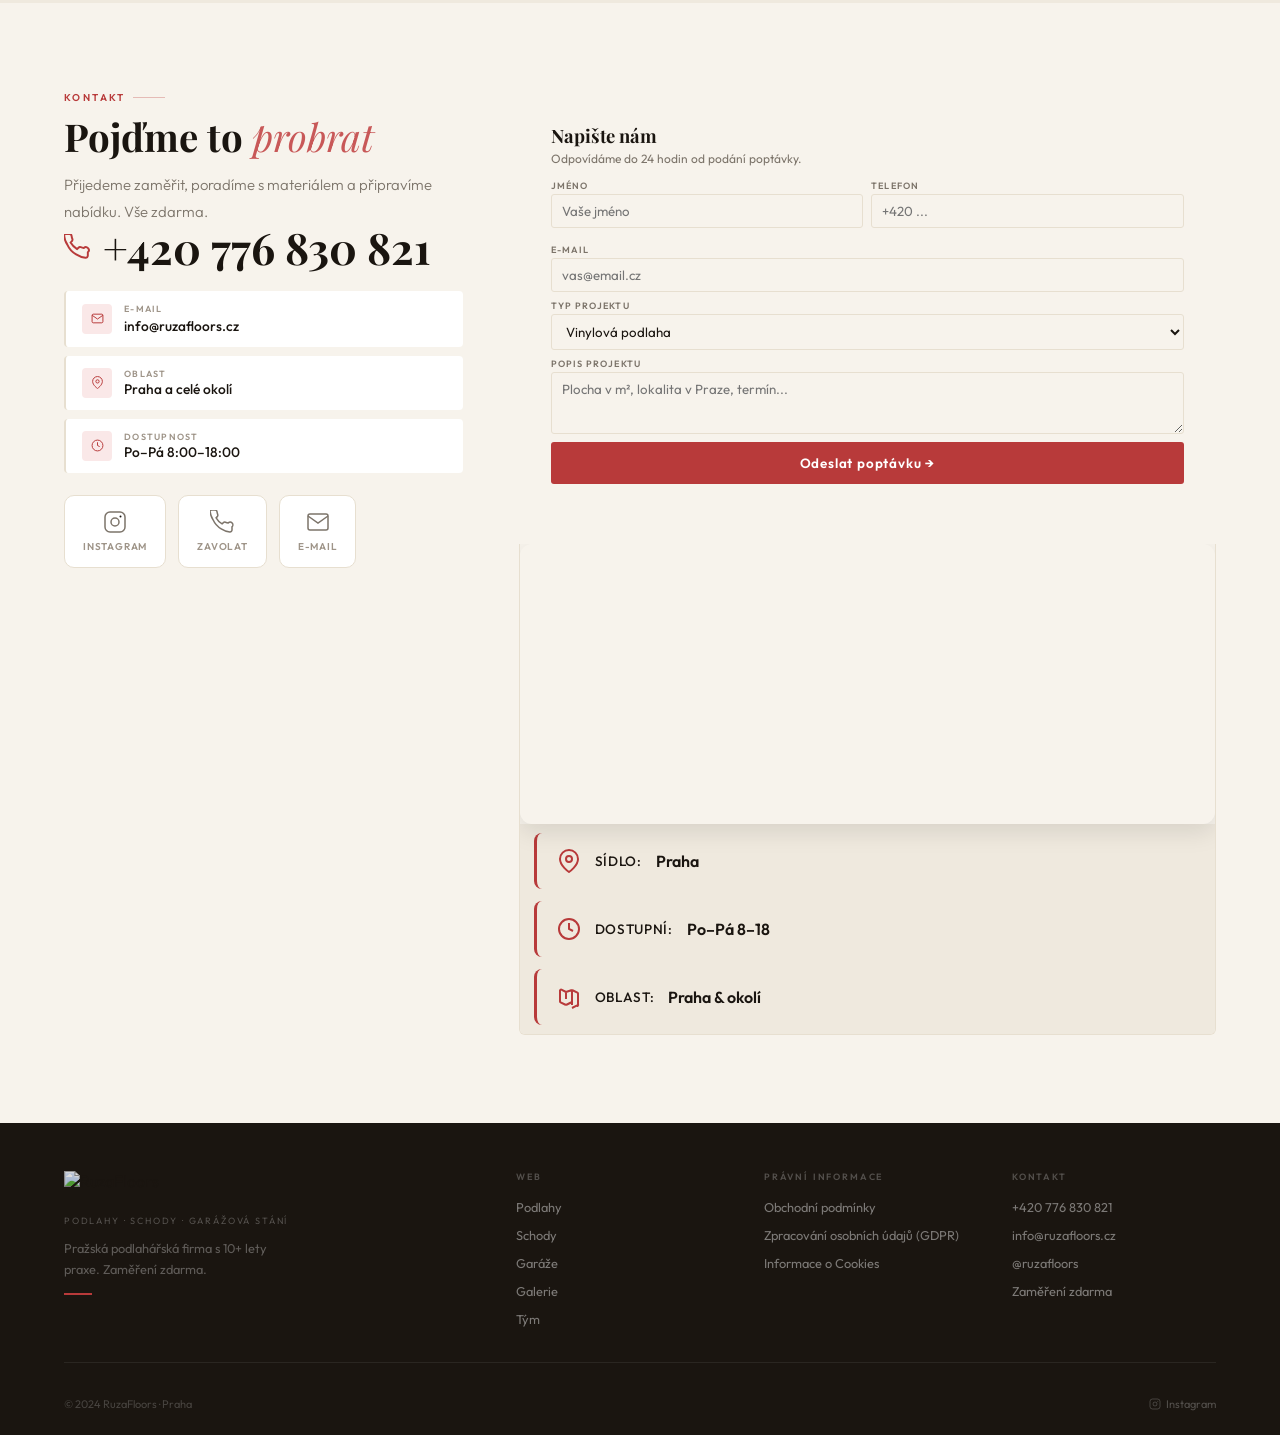
==== commit a1021f75: "Add files via upload" ====
--- a/index.html
+++ b/index.html
@@ -54,6 +54,344 @@
         href="https://fonts.googleapis.com/css2?family=Playfair+Display:ital,wght@0,400;0,700;0,900;1,400&family=Outfit:wght@300;400;500;600&display=swap"
         rel="stylesheet">
     <link rel="stylesheet" href="style.css">
+    <style>
+        /* ========== VYLEPŠENÍ CENÍKU ========== */
+        .pricing-cards {
+            display: grid;
+            grid-template-columns: repeat(auto-fit, minmax(200px, 1fr));
+            gap: 20px;
+            margin-bottom: 30px;
+        }
+
+        .pcard {
+            background: linear-gradient(135deg, var(--sand2) 0%, var(--warm) 100%);
+            border: 2px solid transparent;
+            border-radius: 12px;
+            padding: 28px 24px;
+            text-align: center;
+            transition: all 0.3s ease;
+            position: relative;
+            overflow: hidden;
+        }
+
+        .pcard::before {
+            content: '';
+            position: absolute;
+            top: 0;
+            left: 0;
+            right: 0;
+            bottom: 0;
+            background: linear-gradient(135deg, var(--red) 0%, var(--red-f) 100%);
+            opacity: 0;
+            transition: opacity 0.3s ease;
+            z-index: -1;
+        }
+
+        .pcard:hover {
+            border-color: var(--red);
+            transform: translateY(-8px);
+            box-shadow: 0 16px 40px rgba(184, 64, 64, 0.15);
+        }
+
+        .pcard:hover::before {
+            opacity: 0.05;
+        }
+
+        .pcard-title {
+            display: flex;
+            align-items: center;
+            justify-content: center;
+            gap: 10px;
+            color: var(--stone);
+            font-size: 0.9rem;
+            font-weight: 600;
+            text-transform: uppercase;
+            letter-spacing: 0.08em;
+            margin-bottom: 16px;
+        }
+
+        .pcard-title svg {
+            width: 24px;
+            height: 24px;
+            stroke: var(--red);
+            stroke-width: 2;
+            fill: none;
+        }
+
+        .pcard-price {
+            font-family: 'Playfair Display', serif;
+            font-size: 1.8rem;
+            font-weight: 700;
+            color: var(--red);
+            letter-spacing: -0.02em;
+        }
+
+        @media (max-width: 768px) {
+            .pricing-cards {
+                grid-template-columns: 1fr;
+            }
+            .pcard {
+                padding: 24px 20px;
+            }
+        }
+
+        /* ========== VYLEPŠENÍ "JAK TO FUNGUJE" ========== */
+        .hiwtrack {
+            position: relative;
+            padding: 40px 0;
+        }
+
+        .hiwsteps {
+            display: grid;
+            grid-template-columns: repeat(auto-fit, minmax(220px, 1fr));
+            gap: 32px;
+            position: relative;
+            padding: 20px 0;
+        }
+
+        .hiwsteps::before {
+            content: '';
+            position: absolute;
+            top: 50px;
+            left: 0;
+            right: 0;
+            height: 3px;
+            background: linear-gradient(90deg, transparent, var(--red), transparent);
+            z-index: 0;
+        }
+
+        .hiwstep {
+            background: var(--warm);
+            border: 1px solid var(--sand3);
+            border-radius: 12px;
+            padding: 32px 24px;
+            position: relative;
+            z-index: 1;
+            transition: all 0.3s ease;
+            text-align: center;
+            animation: slideUp 0.6s ease-out backwards;
+        }
+
+        .hiwstep:nth-child(1) { animation-delay: 0.1s; }
+        .hiwstep:nth-child(2) { animation-delay: 0.2s; }
+        .hiwstep:nth-child(3) { animation-delay: 0.3s; }
+        .hiwstep:nth-child(4) { animation-delay: 0.4s; }
+
+        @keyframes slideUp {
+            from {
+                opacity: 0;
+                transform: translateY(30px);
+            }
+            to {
+                opacity: 1;
+                transform: translateY(0);
+            }
+        }
+
+        .hiwstep:hover {
+            border-color: var(--red);
+            background: linear-gradient(135deg, rgba(184, 64, 64, 0.02), rgba(201, 96, 96, 0.03));
+            transform: translateY(-6px);
+            box-shadow: 0 12px 32px rgba(0, 0, 0, 0.08);
+        }
+
+        .hiwtop {
+            margin-bottom: 20px;
+        }
+
+        .hiwcircle {
+            width: 56px;
+            height: 56px;
+            background: linear-gradient(135deg, var(--red), var(--red-f));
+            color: white;
+            border-radius: 50%;
+            display: flex;
+            align-items: center;
+            justify-content: center;
+            font-size: 1.4rem;
+            font-weight: 700;
+            margin: 0 auto 16px;
+            box-shadow: 0 8px 20px rgba(184, 64, 64, 0.2);
+        }
+
+        .hiwstep-body h4 {
+            font-family: 'Playfair Display', serif;
+            font-size: 1.2rem;
+            color: var(--ink);
+            margin-bottom: 12px;
+            font-weight: 600;
+        }
+
+        .hiwstep-body p {
+            color: var(--stone);
+            font-size: 0.95rem;
+            line-height: 1.6;
+            margin-bottom: 16px;
+        }
+
+        .hiw-dur {
+            display: inline-block;
+            background: var(--red-p);
+            color: var(--red);
+            padding: 6px 14px;
+            border-radius: 20px;
+            font-size: 0.8rem;
+            font-weight: 600;
+            letter-spacing: 0.05em;
+        }
+
+        @media (max-width: 768px) {
+            .hiwsteps::before {
+                display: none;
+            }
+            .hiwsteps {
+                gap: 20px;
+            }
+            .hiwstep {
+                padding: 24px 18px;
+            }
+            .hiwcircle {
+                width: 48px;
+                height: 48px;
+                font-size: 1.2rem;
+            }
+        }
+
+        /* ========== VYLEPŠENÁ MAPA ========== */
+        .cright {
+            display: flex;
+            flex-direction: column;
+            gap: 28px;
+        }
+
+        .cfbox {
+            background: var(--warm);
+            border: 1px solid var(--sand3);
+            border-radius: 12px;
+            padding: 32px;
+        }
+
+        .mapframe {
+            position: relative;
+            border-radius: 12px;
+            overflow: hidden;
+            border: 1px solid var(--sand3);
+            box-shadow: 0 8px 24px rgba(0, 0, 0, 0.1);
+            background: var(--sand2);
+        }
+
+        .mapframe iframe {
+            width: 100%;
+            height: 400px;
+            border: none;
+        }
+
+        .mappills {
+            display: flex;
+            flex-direction: column;
+            gap: 12px;
+        }
+
+        .mpill {
+            background: linear-gradient(135deg, var(--warm) 0%, var(--sand2) 100%);
+            border: 1px solid var(--sand3);
+            border-left: 3px solid var(--red);
+            border-radius: 8px;
+            padding: 16px 20px;
+            display: flex;
+            align-items: center;
+            gap: 14px;
+            transition: all 0.3s ease;
+        }
+
+        .mpill:hover {
+            border-left-color: var(--red-f);
+            background: linear-gradient(135deg, rgba(184, 64, 64, 0.03), rgba(201, 96, 96, 0.03));
+            transform: translateX(4px);
+        }
+
+        .mpill svg {
+            width: 24px;
+            height: 24px;
+            stroke: var(--red);
+            stroke-width: 2;
+            fill: none;
+            flex-shrink: 0;
+        }
+
+        .mpill span {
+            color: var(--stone);
+            font-size: 0.85rem;
+            font-weight: 500;
+            text-transform: uppercase;
+            letter-spacing: 0.05em;
+        }
+
+        .mpill strong {
+            color: var(--ink);
+            font-weight: 600;
+            font-size: 1rem;
+        }
+
+        @media (max-width: 768px) {
+            .cfbox {
+                padding: 24px;
+            }
+            .mapframe iframe {
+                height: 300px;
+            }
+            .mpill {
+                padding: 14px 16px;
+            }
+        }
+
+        /* ========== ANIMACE SCHODŮ ========== */
+        .steps-animation-container {
+            position: relative;
+            width: 100%;
+            height: 300px;
+            background: linear-gradient(135deg, var(--warm) 0%, var(--sand2) 100%);
+            border: 1px solid var(--sand3);
+            border-radius: 12px;
+            overflow: hidden;
+            margin-bottom: 30px;
+        }
+
+        .stairs-canvas {
+            position: absolute;
+            bottom: 0;
+            left: 50%;
+            transform: translateX(-50%);
+            width: 100%;
+            height: 100%;
+        }
+
+        @media (max-width: 768px) {
+            .steps-animation-container {
+                height: 200px;
+            }
+        }
+
+        /* ========== REVEAL ANIMACE ========== */
+        .rv {
+            opacity: 0;
+            transform: translateY(20px);
+            transition: opacity 0.6s ease-out, transform 0.6s ease-out;
+        }
+
+        .rv.vis {
+            opacity: 1;
+            transform: translateY(0);
+        }
+
+        .d1.vis {
+            transition-delay: 0.1s;
+        }
+
+        .d2.vis {
+            transition-delay: 0.2s;
+        }
+    </style>
 </head>
 
 <body>
@@ -152,7 +490,7 @@
     <nav id="nav">
         <a class="logo" onclick="scrollTo(0,0)"><img
                 src="https://www.ruzafloors.cz/wp-content/uploads/2023/12/logo_white_outline200xx60.png"
-                alt="RuzaFloors" height="48"></a>
+                alt="RuzaFloors" height="58"></a>
         <ul class="nl">
             <li><a onclick="scrollTo(0,0)">Domů</a></li>
             <li><a onclick="sc('podlahy')">Podlahy</a></li>
@@ -186,13 +524,14 @@
         <div class="hc">
             <div class="heye">Praha &amp; okolí · 10+ let v oboru</div>
             <h1>Podlahy a schody<br><em>na klíč</em></h1>
-            <p class="hsub">Vinylové podlahy – Marmoleum – Precizní pokládka</p>
+            <p class="hsub"><span class="hsub-hl">Vinylové podlahy</span> – <span class="hsub-hl">Marmoleum</span> – <span class="hsub-hl">Precizní pokládka</span></p>
             <div class="hbtns">
                 <button class="btnr" onclick="openM()"><svg viewBox="0 0 24 24">
                         <path
                             d="M9 20l-5.447-2.724A1 1 0 013 16.382V5.618a1 1 0 011.447-.894L9 7m0 13l6-3m-6-3V7m6 16l4.553-2.276A1 1 0 0021 19.382V8.618a1 1 0 00-.553-.894L15 5m0 15V5m0 0L9 7" />
                     </svg>Zaměření zdarma</button>
                 <button class="btngw" onclick="sc('podlahy')">Naše práce →</button>
+                <button class="btngw" onclick="sc('cenik')" style="border-color:var(--red-f);color:var(--red-f)">Ceník →</button>
             </div>
         </div>
         <div class="hbadges">
@@ -226,14 +565,13 @@
                     alt="Podlahy Praha" loading="lazy"><span class="bsb">Podlahy</span></div>
             <div class="bst">
                 <div class="sl">Podlahy</div>
-                <h2 class="sh">Vinyl, dřevo<br><em>&amp; laminát</em></h2>
+                <h2 class="sh">Vinyl, dřevo<br><em>&amp; marmoleum</em></h2>
                 <p class="sp">Pokládáme všechny typy podlah — od vinylových click systémů přes lepené dřevo až po
-                    laminát. Zaměříme, doporučíme a postaráme se o precizní výsledek.</p>
+                    marmoleum. Zaměříme, doporučíme a postaráme se o precizní výsledek.</p>
                 <ul class="bscl">
                     <li><span class="bscd"><svg viewBox="0 0 24 24"><polyline points="20 6 9 17 4 12" /></svg></span>Vinyl</li>
                     <li><span class="bscd"><svg viewBox="0 0 24 24"><polyline points="20 6 9 17 4 12" /></svg></span>Dřevo</li>
-                    <li><span class="bscd"><svg viewBox="0 0 24 24"><polyline points="20 6 9 17 4 12" /></svg></span>Marmoleum</li>
-                    <li><span class="bscd"><svg viewBox="0 0 24 24"><polyline points="20 6 9 17 4 12" /></svg></span>Přírodní linoleum</li>
+                    <li><span class="bscd"><svg viewBox="0 0 24 24"><polyline points="20 6 9 17 4 12" /></svg></span>Marmoleum (přírodní linoleum)</li>
                     <li><span class="bscd"><svg viewBox="0 0 24 24"><polyline points="20 6 9 17 4 12" /></svg></span>Laminát</li>
                     <li><span class="bscd"><svg viewBox="0 0 24 24"><polyline points="20 6 9 17 4 12" /></svg></span>Kobercové čtverce</li>
                     <li><span class="bscd"><svg viewBox="0 0 24 24"><polyline points="20 6 9 17 4 12" /></svg></span>PVC pro školy a kanceláře</li>
@@ -254,14 +592,14 @@
                     alt="Schody Praha" loading="lazy"><span class="bsb">Schody</span></div>
             <div class="bst">
                 <div class="sl">Schody</div>
-                <h2 class="sh">Vinylové schody<br><em>na míru</em></h2>
+                <h2 class="sh">Vinylové a dřevěné<br><em>schodiště na míru</em></h2>
                 <p class="sp">Výroba a montáž schodů přesně ve stejném dekoru jako podlaha. Bez přechodových lišt —
                     čistý, jednotný výsledek bez kovových hran.</p>
                 <ul class="bscl">
-                    <li><span class="bscd"><svg viewBox="0 0 24 24"><polyline points="20 6 9 17 4 12" /></svg></span>Bez přechodových lišt a spojů</li>
-                    <li><span class="bscd"><svg viewBox="0 0 24 24"><polyline points="20 6 9 17 4 12" /></svg></span>Stejný dekor jako vaše podlaha</li>
-                    <li><span class="bscd"><svg viewBox="0 0 24 24"><polyline points="20 6 9 17 4 12" /></svg></span>Čistý detail bez kovových hran</li>
-                    <li><span class="bscd"><svg viewBox="0 0 24 24"><polyline points="20 6 9 17 4 12" /></svg></span>Pro betonové, kovové i dřevěné konstrukce</li>
+                    <li><span class="bscd"><svg viewBox="0 0 24 24"><polyline points="20 6 9 17 4 12" /></svg></span>Vinylové schody na míru</li>
+                    <li><span class="bscd"><svg viewBox="0 0 24 24"><polyline points="20 6 9 17 4 12" /></svg></span>Dřevěné schodiště — lakované i olejované</li>
+                    <li><span class="bscd"><svg viewBox="0 0 24 24"><polyline points="20 6 9 17 4 12" /></svg></span>Bez přechodových lišt — čistý design</li>
+                    <li><span class="bscd"><svg viewBox="0 0 24 24"><polyline points="20 6 9 17 4 12" /></svg></span>S nosem i bez nosu</li>
                 </ul>
                 <div class="bsbtns"><a href="schody.html" class="btni">O schodech podrobněji<svg viewBox="0 0 24 24">
                             <path d="M5 12h14M12 5l7 7-7 7" />
@@ -401,31 +739,31 @@
                         <div class="bapila">Po</div>
                     </div>
                     <div class="bacardtxt">
-                        <h4>Obývací pokoj · Praha 6</h4>
-                        <p>Starý koberec → Vinyl click</p>
+                        <h4>Obývák · Praha 6</h4>
+                        <p>Staré linoleum → Moderní vinyl</p>
                     </div>
                 </div>
                 <div class="bacard">
                     <div class="bacardinner" id="ba2">
                         <div class="babefore"><img
-                                src="https://images.unsplash.com/photo-1584622650111-993a426fbf0a?w=600&q=80" alt="Před"
+                                src="https://images.unsplash.com/photo-1570129477492-45c003edd2be?w=600&q=80" alt="Před"
                                 loading="lazy"></div>
                         <div class="baafter" id="ba2a"><img
-                                src="https://images.unsplash.com/photo-1558618666-fcd25c85cd64?w=600&q=85" alt="Po"
+                                src="https://images.unsplash.com/photo-1605774337664-7a846e9cdf60?w=600&q=85" alt="Po"
                                 loading="lazy"></div>
                         <div class="bahandle" id="ba2h"></div>
                         <div class="bapilb">Před</div>
                         <div class="bapila">Po</div>
                     </div>
                     <div class="bacardtxt">
-                        <h4>Schodiště · Praha 4</h4>
-                        <p>Staré dlaždice → Vinylové schody</p>
+                        <h4>Kuchyň &amp; pokoj · Praha 3</h4>
+                        <p>Dlažba → Dřevěná olejovaná</p>
                     </div>
                 </div>
                 <div class="bacard">
                     <div class="bacardinner" id="ba3">
                         <div class="babefore"><img
-                                src="https://images.unsplash.com/photo-1575517111839-3a3843ee7f5d?w=600&q=80" alt="Před"
+                                src="https://images.unsplash.com/photo-1570129477492-45c003edd2be?w=600&q=80" alt="Před"
                                 loading="lazy"></div>
                         <div class="baafter" id="ba3a"><img
                                 src="https://images.unsplash.com/photo-1605774337664-7a846e9cdf60?w=600&q=85" alt="Po"
@@ -698,80 +1036,17 @@
             <div class="rv">
                 <div class="sl">Příběh majitele</div>
                 <h2 class="sh" style="margin-bottom:22px">Za každou podlahou<br><em>stojí člověk</em></h2>
-                <div class="ownercard">
-                    <div class="ownerphoto"><svg viewBox="0 0 24 24">
-                            <path d="M20 21v-2a4 4 0 00-4-4H8a4 4 0 00-4 4v2" />
-                            <circle cx="12" cy="7" r="4" />
-                        </svg></div>
-                    <div class="ownerbio">
-                        <div class="ownertop">
-                            <div class="ownerav"><svg viewBox="0 0 24 24">
-                                    <path d="M20 21v-2a4 4 0 00-4-4H8a4 4 0 00-4 4v2" />
-                                    <circle cx="12" cy="7" r="4" />
-                                </svg></div>
-                            <div class="ownernm"><strong>Jaroslav Růžička</strong><span>Majitel · RuzaFloors</span></div>
-                        </div>
-                        <p class="ownerstory">„Do oboru jsem se dostal náhodou — jako mladý jsem pomáhal sousedovi s
-                            parkety a <strong>okamžitě mě pohltil ten pocit</strong>, když se na konci dne otočíte a
-                            vidíte krásnou novou podlahu tam, kde ráno byl chaos.<br><br>Dnes děláme podlahy přes
-                            <strong>10 let</strong> a pořád mám ten samý pocit. Každý projekt beru osobně. Když zákazník
-                            zavolá a řekne — <em>vypadá to nádherně</em> — to je pro mě víc než jakákoliv
-                            odměna.<br><br><strong>Dělám to pořádně, nebo vůbec.</strong> Jinak to neumím."
-                        </p>
-                    </div>
-                </div>
-            </div>
-            <div class="rv d1">
-                <div class="sl">Celý tým</div>
-                <h2 class="sh" style="margin-bottom:22px">Zkušení lidi,<br><em>dobrá parta</em></h2>
-                <div class="teamphoto"><img src="https://images.unsplash.com/photo-1541746972996-4e0b0f43e01a?w=800&q=80" alt="Náš tým" style="width:100%; height:100%; object-fit:cover; border-radius:4px;"></div>
-                <div class="teamvals">
-                    <div class="tv">
-                        <div class="tvi"><svg viewBox="0 0 24 24">
-                                <path d="M12 2L2 7l10 5 10-5-10-5zM2 17l10 5 10-5M2 12l10 5 10-5" />
-                            </svg></div>
-                        <div class="tvt">
-                            <h5>Zkušený tým</h5>
-                            <p>Každý člen prošel desítkami realizací a zná řemeslo do detailu.</p>
-                        </div>
-                    </div>
-                    <div class="tv">
-                        <div class="tvi"><svg viewBox="0 0 24 24">
-                                <path d="M9 12l2 2 4-4m6 2a9 9 0 11-18 0 9 9 0 0118 0z" />
-                            </svg></div>
-                        <div class="tvt">
-                            <h5>Precizní práce</h5>
-                            <p>Každá spára, každá lišta — dáváme pozornost každému detailu.</p>
-                        </div>
-                    </div>
-                    <div class="tv">
-                        <div class="tvi"><svg viewBox="0 0 24 24">
-                                <path d="M17 21v-2a4 4 0 00-4-4H5a4 4 0 00-4 4v2" />
-                                <circle cx="9" cy="7" r="4" />
-                                <path d="M23 21v-2a4 4 0 00-3-3.87M16 3.13a4 4 0 010 7.75" />
-                            </svg></div>
-                        <div class="tvt">
-                            <h5>Lidský přístup</h5>
-                            <p>Nejsme anonymní firma. Vždy víte, kdo u vás pracuje a proč.</p>
-                        </div>
-                    </div>
-                    <div class="tv">
-                        <div class="tvi"><svg viewBox="0 0 24 24">
-                                <circle cx="12" cy="12" r="10" />
-                                <polyline points="12 6 12 12 16 14" />
-                            </svg></div>
-                        <div class="tvt">
-                            <h5>Respekt k vašemu času</h5>
-                            <p>Přijdeme včas, pracujeme bez zbytečného zdržování.</p>
-                        </div>
-                    </div>
+                <p class="sp" style="margin-bottom:28px">Jmenuju se Jaroslav a v oboru jsem 10+ let. Nejedním se o kvantitu
+                    — každý projekt je pro nás příležitost dokázat, co umíme. Vysoká kvalita a férovost — na tom je
+                    postaveno RuzaFloors.</p>
+                <div class="teamquote">
+                    <p>"Dělám to pořádně, nebo vůbec. Levný kompromis na podlaze poznáte za rok."</p>
                 </div>
             </div>
         </div>
     </section>
 
-    <div class="svcsep"></div>
-    <!-- CENÍK -->
+    <!-- CENÍK S NOVÝM STYLEM -->
     <section id="cenik">
         <div class="bsplit flip rv">
             <div class="bsi"><img src="https://images.unsplash.com/photo-1581428982868-e410dd047a90?w=1200&q=85" alt="Kalkulace podlahy" loading="lazy"></div>
@@ -779,7 +1054,7 @@
                 <div class="sl">Orientační ceny</div>
                 <h2 class="sh">Kolik stojí <em>nová podlaha?</em></h2>
                 <p class="sp">Každý projekt je jedinečný, ale abyste měli představu, připravili jsme orientační ceny kompletní realizace. Cena zahrnuje:</p>
-                <ul class="bscl" style="margin-bottom: 16px;">
+                <ul class="bscl" style="margin-bottom: 30px;">
                     <li><span class="bscd"><svg viewBox="0 0 24 24"><polyline points="20 6 9 17 4 12" /></svg></span>Vinylové podlahy (lepené i click)</li>
                     <li><span class="bscd"><svg viewBox="0 0 24 24"><polyline points="20 6 9 17 4 12" /></svg></span>Marmoleum (přírodní podlahy)</li>
                     <li><span class="bscd"><svg viewBox="0 0 24 24"><polyline points="20 6 9 17 4 12" /></svg></span>Stěrky a příprava podkladu</li>
@@ -800,11 +1075,11 @@
                     </div>
                 </div>
                 <div class="bsbtns">
-                    <button class="btnr" onclick="openM()">Přesnou cenu vám spočítáme zadarmo →</button>
-                </div>
-                <div style="margin-top: 24px; padding: 18px 22px; background: var(--bg); border-left: 3px solid var(--red); border-radius: 4px;">
-                    <strong style="display: block; font-size: 0.85rem; margin-bottom: 4px; color: var(--ink);">Jsme transparentní</strong>
-                    <p style="font-size: 0.8rem; color: var(--st); line-height: 1.5; margin: 0;">Cena je vždy pevná a konečná. Zahrnuje veškerý materiál, dopravu i práci — žádné nečekané vícenáklady během realizace.</p>
+                    <button class="btnr" onclick="openM()">Přesnou cenu vám spočítáme zadarma →</button>
+                </div>
+                <div style="margin-top: 24px; padding: 18px 22px; background: var(--red-p); border-left: 3px solid var(--red); border-radius: 4px;">
+                    <strong style="display: block; font-size: 0.85rem; margin-bottom: 4px; color: var(--red);">✓ Jsme transparentní</strong>
+                    <p style="font-size: 0.8rem; color: var(--stone); line-height: 1.5; margin: 0;">Cena je vždy pevná a konečná. Zahrnuje veškerý materiál, dopravu i práci — žádné nečekané vícenáklady během realizace.</p>
                 </div>
             </div>
         </div>
@@ -931,13 +1206,13 @@
         </div>
     </section>
 
-    <!-- JAK TO FUNGUJE — PREMIUM -->
+    <!-- JAK TO FUNGUJE — VYLEPŠENÁ VERZE -->
     <section id="hiw">
         <div class="hiwinner">
             <div class="hiwhead rv">
                 <div class="sl">Jak to funguje</div>
                 <h2 class="sh">Od prvního kontaktu<br><em>po hotovou podlahu</em></h2>
-                <p class="sp">Čtyři kroky. Žádné výmluvy, žádná překvapení — jen jasný postup a domluvená cena.</p>
+                <p class="sp">Čtyři kroky. Jasný postup bez překvapení — domluvená cena a splněné termíny.</p>
             </div>
             <div class="hiwtrack rv">
                 <div class="hiwsteps">
@@ -1001,17 +1276,11 @@
                 </div>
                 <div class="hiwbar-item">
                     <div class="hiwbar-ico"><svg viewBox="0 0 24 24">
-                            <path d="M12 22s8-4 8-10V5l-8-3-8 3v7c0 6 8 10 8 10z" />
+                            <circle cx="12" cy="12" r="10" />
+                            <polyline points="12 6 12 12 16 14" />
                         </svg></div>
-                    <div class="hiwbar-t"><strong>Záruka na práci i materiál</strong><span>Stojíme za každou
-                            podlahou</span></div>
-                </div>
-                <div class="hiwbar-item">
-                    <div class="hiwbar-ico"><svg viewBox="0 0 24 24">
-                            <polygon
-                                points="12 2 15.09 8.26 22 9.27 17 14.14 18.18 21.02 12 17.77 5.82 21.02 7 14.14 2 9.27 8.91 8.26 12 2" />
-                        </svg></div>
-                    <div class="hiwbar-t"><strong>5★ hodnocení</strong><span>Stovky spokojených zákazníků</span></div>
+                    <div class="hiwbar-t"><strong>Respekt k vašemu času</strong><span>Přijdeme včas, bez zdržování</span>
+                    </div>
                 </div>
             </div>
         </div>
@@ -1031,7 +1300,7 @@
         </div>
     </div>
 
-    <!-- KONTAKT -->
+    <!-- KONTAKT S VYLEPŠENOU MAPOU -->
     <section id="kontakt">
         <div class="clayout">
             <div class="rv">
@@ -1263,4 +1532,4 @@
     </script>
 </body>
 
-</html>+</html>
--- a/style.css
+++ b/style.css
@@ -493,7 +493,7 @@
 }
 
 .logo img {
-    height: 36px;
+    height: 46px;
     width: auto
 }
 
@@ -699,6 +699,13 @@
     max-width: 490px;
     margin-bottom: 36px;
     font-weight: 300
+}
+
+.hsub-hl {
+    color: rgba(255,255,255,.88);
+    font-weight: 500;
+    border-bottom: 1px solid rgba(184,64,64,.5);
+    padding-bottom: 1px
 }
 
 .hbtns {
